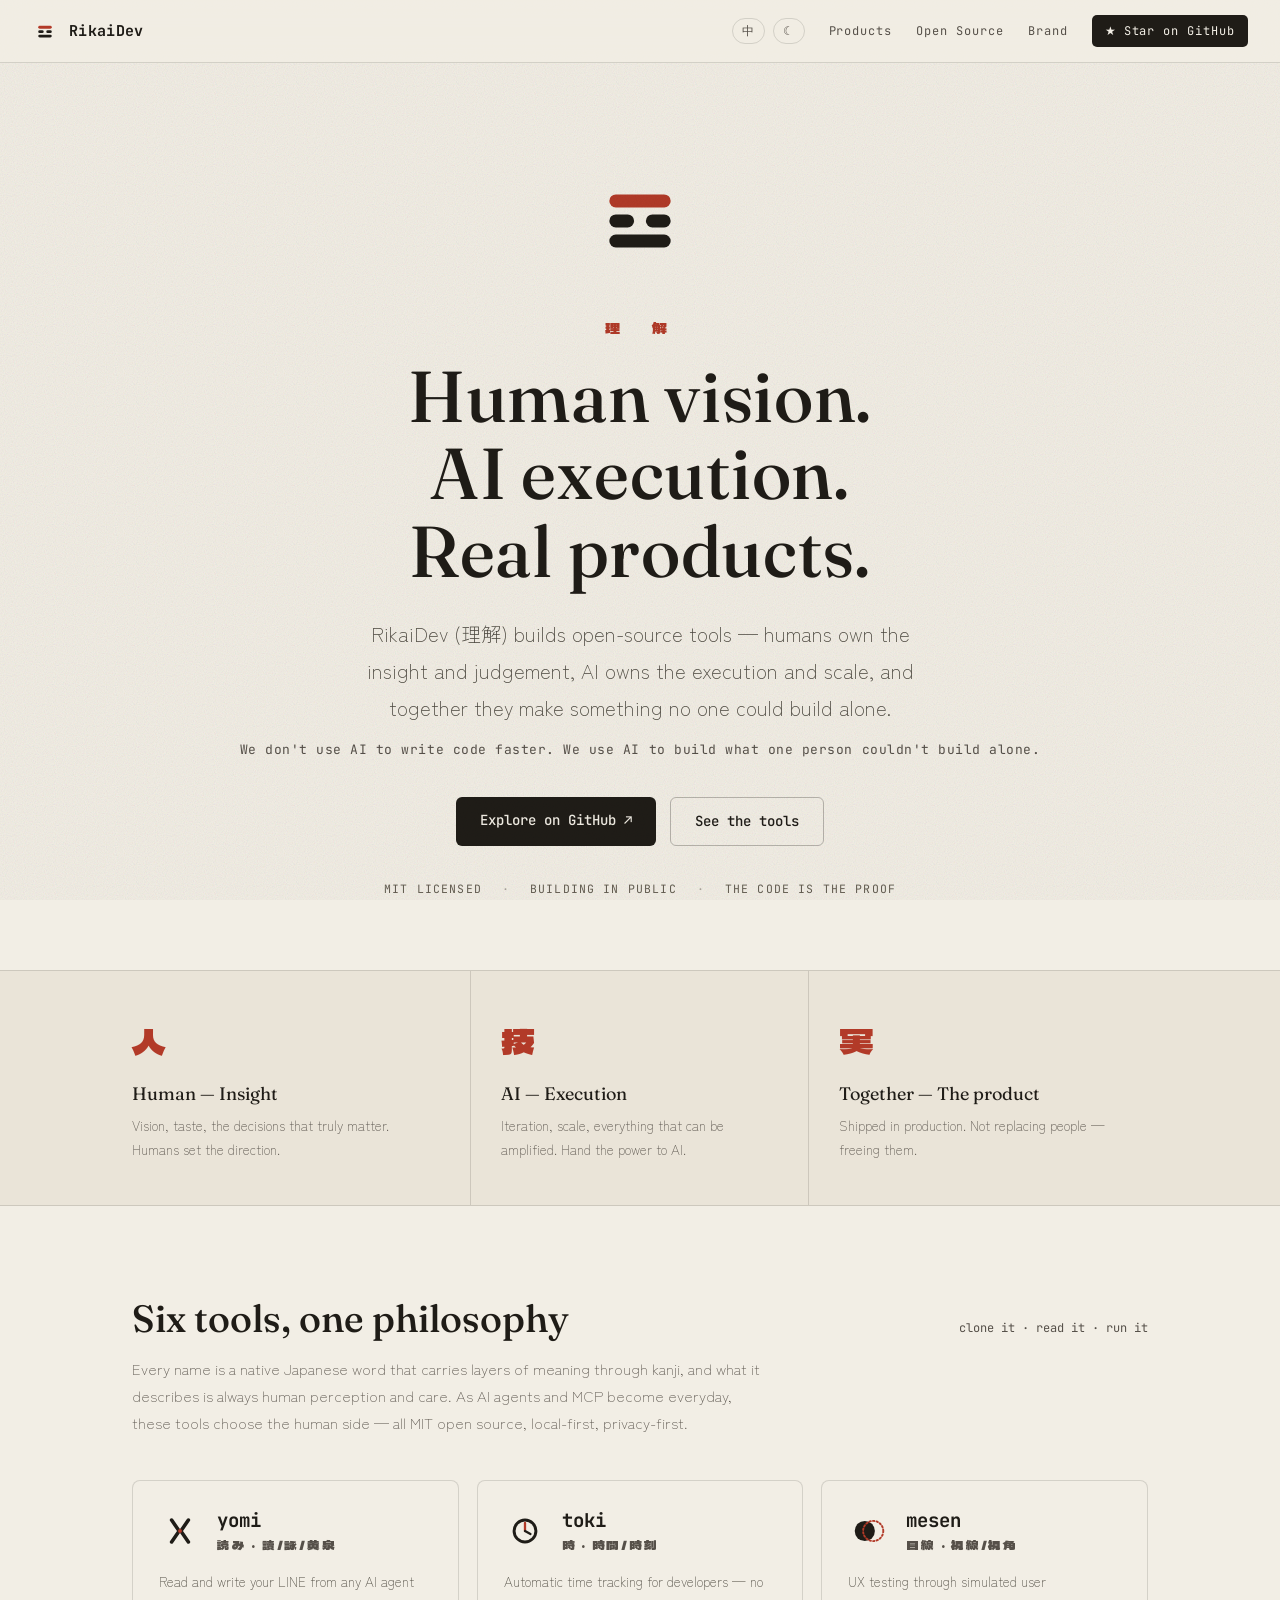
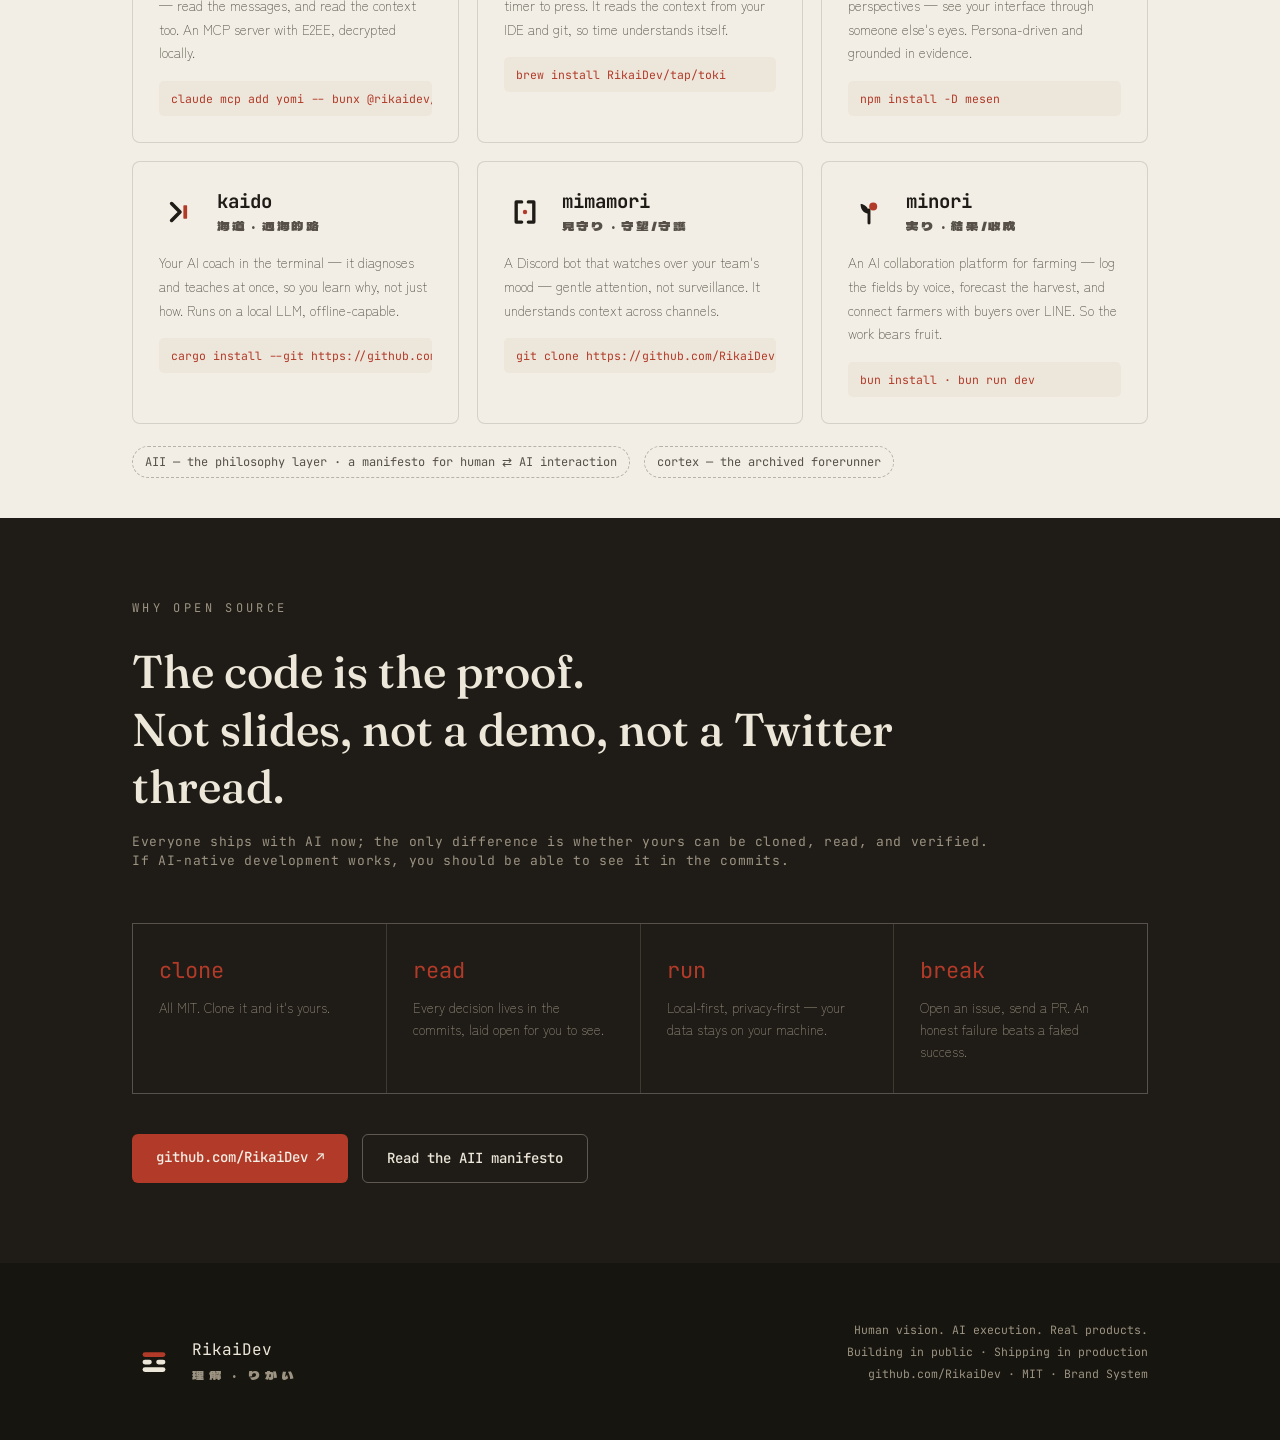
==== index.html @ 74b6338d "slogan locked EN · WCAG-AA contrast · custom scrollbars" ====
<!DOCTYPE html>
<html lang="en">
<head>
  <meta charset="utf-8">
  <meta name="viewport" content="width=device-width, initial-scale=1">

  <!-- ============ SEO ============ -->
  <title>RikaiDev — Human vision. AI execution. Real products.</title>
  <meta name="description" content="RikaiDev（理解）打造以人為本、AI 為力的開源開發者工具：yomi、toki、mesen、kaido、mimamori、minori。MIT 授權、本機優先、隱私優先，building in public。">
  <meta name="keywords" content="RikaiDev, 理解, open source, developer tools, AI, MCP, yomi, toki, mesen, kaido, mimamori, minori, MIT, 開源工具, AI agent">
  <meta name="author" content="RikaiDev">
  <meta name="robots" content="index, follow, max-image-preview:large">
  <meta name="theme-color" content="#F2EEE5" media="(prefers-color-scheme: light)">
  <meta name="theme-color" content="#17150F" media="(prefers-color-scheme: dark)">
  <link rel="canonical" href="https://rikaidev.github.io/">
  <link rel="icon" href="/assets/favicon.svg" type="image/svg+xml">
  <link rel="apple-touch-icon" href="/assets/favicon.svg">
  <link rel="manifest" href="/site.webmanifest">
  <link rel="alternate" hreflang="zh-Hant" href="https://rikaidev.github.io/">

  <!-- Open Graph -->
  <meta property="og:type" content="website">
  <meta property="og:site_name" content="RikaiDev">
  <meta property="og:locale" content="zh_TW">
  <meta property="og:title" content="RikaiDev — Human vision. AI execution. Real products.">
  <meta property="og:description" content="理解 (Rikai)。六個開源開發者工具，一套理念——人負責洞察，AI 負責執行。MIT、本機優先、building in public。">
  <meta property="og:url" content="https://rikaidev.github.io/">
  <meta property="og:image" content="https://rikaidev.github.io/assets/og.svg">
  <meta property="og:image:width" content="1200">
  <meta property="og:image:height" content="630">
  <meta name="twitter:card" content="summary_large_image">
  <meta name="twitter:title" content="RikaiDev — Human vision. AI execution.">
  <meta name="twitter:description" content="理解 (Rikai)。六個開源開發者工具，一套理念。MIT、本機優先、building in public。">
  <meta name="twitter:image" content="https://rikaidev.github.io/assets/og.svg">

  <!-- ============ GEO / structured data ============ -->
  <script type="application/ld+json">
  {
    "@context": "https://schema.org",
    "@graph": [
      {
        "@type": "Organization",
        "@id": "https://rikaidev.github.io/#org",
        "name": "RikaiDev",
        "alternateName": "理解",
        "url": "https://rikaidev.github.io/",
        "logo": "https://rikaidev.github.io/assets/favicon.svg",
        "description": "以人為本、AI 為力的開源開發者工具組織。人負責洞察與判斷，AI 負責執行與規模。",
        "slogan": "Human vision. AI execution. Real products.",
        "sameAs": ["https://github.com/RikaiDev"]
      },
      {
        "@type": "WebSite",
        "@id": "https://rikaidev.github.io/#website",
        "url": "https://rikaidev.github.io/",
        "name": "RikaiDev",
        "inLanguage": "zh-Hant",
        "publisher": { "@id": "https://rikaidev.github.io/#org" }
      },
      {
        "@type": "ItemList",
        "name": "RikaiDev 開源工具",
        "itemListElement": [
          { "@type": "SoftwareApplication", "position": 1, "name": "yomi", "alternateName": "読み", "applicationCategory": "DeveloperApplication", "operatingSystem": "Cross-platform", "description": "從任何 AI agent 讀寫 LINE 的本地 MCP server，E2EE 本機解密。", "url": "https://github.com/RikaiDev/yomi", "license": "https://opensource.org/licenses/MIT", "offers": { "@type": "Offer", "price": "0", "priceCurrency": "USD" } },
          { "@type": "SoftwareApplication", "position": 2, "name": "toki", "alternateName": "時", "applicationCategory": "DeveloperApplication", "operatingSystem": "Cross-platform", "description": "開發者自動時間追蹤，不需按下計時。", "url": "https://github.com/RikaiDev/toki", "license": "https://opensource.org/licenses/MIT", "offers": { "@type": "Offer", "price": "0", "priceCurrency": "USD" } },
          { "@type": "SoftwareApplication", "position": 3, "name": "mesen", "alternateName": "目線", "applicationCategory": "DeveloperApplication", "operatingSystem": "Cross-platform", "description": "以模擬使用者視角做 UX 行為測試。", "url": "https://github.com/RikaiDev/mesen", "license": "https://opensource.org/licenses/MIT", "offers": { "@type": "Offer", "price": "0", "priceCurrency": "USD" } },
          { "@type": "SoftwareApplication", "position": 4, "name": "kaido", "alternateName": "海道", "applicationCategory": "DeveloperApplication", "operatingSystem": "Cross-platform", "description": "終端機 AI Ops 教練，邊診斷邊教學。", "url": "https://github.com/RikaiDev/kaido", "license": "https://opensource.org/licenses/MIT", "offers": { "@type": "Offer", "price": "0", "priceCurrency": "USD" } },
          { "@type": "SoftwareApplication", "position": 5, "name": "mimamori", "alternateName": "見守り", "applicationCategory": "DeveloperApplication", "operatingSystem": "Cross-platform", "description": "守護團隊溝通氛圍的 Discord bot。", "url": "https://github.com/RikaiDev/mimamori", "license": "https://opensource.org/licenses/MIT", "offers": { "@type": "Offer", "price": "0", "priceCurrency": "USD" } },
          { "@type": "SoftwareApplication", "position": 6, "name": "minori", "alternateName": "実り", "applicationCategory": "DeveloperApplication", "operatingSystem": "Cross-platform", "description": "AI 農業協作，語音記錄與收成預測。", "url": "https://github.com/RikaiDev/minori", "license": "https://opensource.org/licenses/MIT", "offers": { "@type": "Offer", "price": "0", "priceCurrency": "USD" } }
        ]
      }
    ]
  }
  </script>

  <!-- fonts -->
  <link rel="preconnect" href="https://fonts.googleapis.com">
  <link rel="preconnect" href="https://fonts.gstatic.com" crossorigin>
  <link href="https://fonts.googleapis.com/css2?family=Fraunces:opsz,wght@9..144,400..700&family=Dela+Gothic+One&family=Zen+Kaku+Gothic+New:wght@400;500;700&family=JetBrains+Mono:wght@400;500;700&display=swap" rel="stylesheet">
  <link rel="stylesheet" href="/assets/app.css">

  <!-- no-flash theme restore -->
  <script>(function(){try{var d=document.documentElement;if(localStorage.getItem('rk-theme')==='sumi')d.setAttribute('data-theme','sumi');if(localStorage.getItem('rk-lang')==='zh'){d.setAttribute('data-lang','zh');d.setAttribute('lang','zh-Hant');}}catch(e){}})();</script>
</head>
<body class="bg-paper text-ink font-sans">

  <!-- ===== shared 離卦 mark library ===== -->
  <svg width="0" height="0" class="absolute" aria-hidden="true"><defs>
    <symbol id="m-li" viewBox="0 0 100 100"><rect x="24" y="30" width="52" height="11" rx="5.5" fill="var(--color-accent,#B23A28)"/><rect x="24" y="47" width="21" height="11" rx="5.5" fill="var(--color-ink,#1F1C17)"/><rect x="55" y="47" width="21" height="11" rx="5.5" fill="var(--color-ink,#1F1C17)"/><rect x="24" y="64" width="52" height="11" rx="5.5" fill="var(--color-ink,#1F1C17)"/></symbol>
    <symbol id="m-li-lite" viewBox="0 0 100 100"><rect x="24" y="30" width="52" height="11" rx="5.5" fill="var(--color-accent,#B23A28)"/><rect x="24" y="47" width="21" height="11" rx="5.5" fill="#EDE7DA"/><rect x="55" y="47" width="21" height="11" rx="5.5" fill="#EDE7DA"/><rect x="24" y="64" width="52" height="11" rx="5.5" fill="#EDE7DA"/></symbol>
    <symbol id="m-yomi" viewBox="0 0 100 100"><path d="M30 24 L48 50 L30 76" fill="none" stroke="var(--color-ink,#1F1C17)" stroke-width="8.5" stroke-linecap="round" stroke-linejoin="round"/><path d="M70 24 L52 50 L70 76" fill="none" stroke="var(--color-ink,#1F1C17)" stroke-width="8.5" stroke-linecap="round" stroke-linejoin="round"/><circle cx="50" cy="50" r="4.6" fill="var(--color-accent,#B23A28)"/></symbol>
    <symbol id="m-toki" viewBox="0 0 100 100"><circle cx="50" cy="50" r="26" fill="none" stroke="var(--color-ink,#1F1C17)" stroke-width="7" stroke-linecap="round"/><line x1="50" y1="50" x2="50" y2="31" stroke="var(--color-accent,#B23A28)" stroke-width="5.5" stroke-linecap="round"/><line x1="50" y1="50" x2="63" y2="57" stroke="var(--color-ink,#1F1C17)" stroke-width="5.5" stroke-linecap="round"/></symbol>
    <symbol id="m-me" viewBox="0 0 100 100"><circle cx="40" cy="50" r="24" fill="var(--color-ink,#1F1C17)"/><circle cx="60" cy="50" r="24" fill="none" stroke="var(--color-accent,#B23A28)" stroke-width="4.5" stroke-dasharray="3.4 5.2" stroke-linecap="round"/></symbol>
    <symbol id="m-mori" viewBox="0 0 100 100"><path d="M42 26 L29 26 L29 74 L42 74" fill="none" stroke="var(--color-ink,#1F1C17)" stroke-width="8" stroke-linecap="round" stroke-linejoin="round"/><path d="M58 26 L71 26 L71 74 L58 74" fill="none" stroke="var(--color-ink,#1F1C17)" stroke-width="8" stroke-linecap="round" stroke-linejoin="round"/><circle cx="50" cy="50" r="5.2" fill="var(--color-accent,#B23A28)"/></symbol>
    <symbol id="m-minori" viewBox="0 0 100 100"><path d="M50 76 L50 45" fill="none" stroke="var(--color-ink,#1F1C17)" stroke-width="7" stroke-linecap="round"/><path d="M50 54 C50 37 37 31 30 31 C30 46 39 54 50 54 Z" fill="var(--color-ink,#1F1C17)"/><circle cx="60" cy="37" r="9.5" fill="var(--color-accent,#B23A28)"/></symbol>
  </defs></svg>

  <div class="grain"></div>

  <!-- ============ header ============ -->
  <header class="sticky top-0 z-30 flex items-center justify-between px-6 md:px-8 py-[15px] backdrop-blur-md border-b border-line" style="background:color-mix(in srgb, var(--color-paper) 82%, transparent);">
    <a href="#top" class="flex items-center gap-[11px]" aria-label="RikaiDev home">
      <svg width="26" height="26" viewBox="0 0 100 100" class="mark" aria-hidden="true">
        <rect x="24" y="30" width="52" height="11" rx="5.5" fill="var(--color-accent,#B23A28)" class="blink"/>
        <rect x="24" y="47" width="21" height="11" rx="5.5" fill="var(--color-ink,#1F1C17)"/>
        <rect x="55" y="47" width="21" height="11" rx="5.5" fill="var(--color-ink,#1F1C17)"/>
        <rect x="24" y="64" width="52" height="11" rx="5.5" fill="var(--color-ink,#1F1C17)"/>
      </svg>
      <span class="font-mono font-bold text-[15px] tracking-[0.02em]">RikaiDev</span>
    </a>
    <nav class="flex items-center gap-4 sm:gap-6 font-mono text-[12px] tracking-[0.08em] text-sub">
      <span class="rk-controls" aria-label="Site controls"></span>
      <a data-t lang="en" href="#products" class="hidden sm:inline hover:text-ink transition-colors">Products</a>
      <a data-t lang="zh" href="#products" class="hidden sm:inline hover:text-ink transition-colors">產品</a>
      <a data-t lang="en" href="#why" class="hidden sm:inline hover:text-ink transition-colors">Open Source</a>
      <a data-t lang="zh" href="#why" class="hidden sm:inline hover:text-ink transition-colors">開源</a>
      <a data-t lang="en" href="/brand/" class="hidden sm:inline hover:text-ink transition-colors">Brand</a>
      <a data-t lang="zh" href="/brand/" class="hidden sm:inline hover:text-ink transition-colors">品牌</a>
      <a data-t lang="en" href="https://github.com/RikaiDev" target="_blank" rel="noopener" class="inline-flex items-center gap-[7px] bg-ink text-paper px-[13px] py-[7px] rounded-[5px] hover:opacity-90 transition-opacity">★ <span class="hidden xs:inline">Star on GitHub</span><span class="xs:hidden">GitHub</span></a>
      <a data-t lang="zh" href="https://github.com/RikaiDev" target="_blank" rel="noopener" class="inline-flex items-center gap-[7px] bg-ink text-paper px-[13px] py-[7px] rounded-[5px] hover:opacity-90 transition-opacity">★ <span class="hidden xs:inline">在 GitHub 加星</span><span class="xs:hidden">GitHub</span></a>
    </nav>
  </header>

  <main>
  <!-- ============ hero ============ -->
  <section id="top" class="mx-auto max-w-[1080px] px-6 md:px-8 pt-20 md:pt-24 pb-[72px] text-center">
    <div class="flex justify-center mb-10">
      <svg width="118" height="118" viewBox="0 0 100 100" class="mark" style="animation:riselite .6s ease both;" aria-hidden="true">
        <rect x="24" y="30" width="52" height="11" rx="5.5" fill="var(--color-accent,#B23A28)" class="blink"/>
        <rect x="24" y="47" width="21" height="11" rx="5.5" fill="var(--color-ink,#1F1C17)"/>
        <rect x="55" y="47" width="21" height="11" rx="5.5" fill="var(--color-ink,#1F1C17)"/>
        <rect x="24" y="64" width="52" height="11" rx="5.5" fill="var(--color-ink,#1F1C17)"/>
      </svg>
    </div>
    <p class="font-mincho text-[15px] tracking-[0.55em] text-accent mb-[18px]">理　解</p>
    <h1 class="font-serif font-medium text-[clamp(38px,6vw,72px)] leading-[1.08] tracking-[0.01em] mb-6">Human vision.<br>AI execution.<br>Real products.</h1>
    <p data-t lang="en" class="font-sans font-light text-[clamp(16px,2.2vw,20px)] leading-[1.85] text-inksoft max-w-[600px] mx-auto mb-[14px]">RikaiDev (理解) builds open-source tools — humans own the insight and judgement, AI owns the execution and scale, and together they make something no one could build alone.</p>
    <p data-t lang="zh" class="font-sans font-light text-[clamp(16px,2.2vw,20px)] leading-[1.85] text-inksoft max-w-[600px] mx-auto mb-[14px]">RikaiDev（理解）打造開源工具——人負責洞察與判斷，AI 負責執行與規模，一起做出一個人做不出的東西。</p>
    <p class="font-mono text-[13px] tracking-[0.04em] text-sub mb-[38px]">We don't use AI to write code faster. We use AI to build what one person couldn't build alone.</p>
    <div class="flex gap-[14px] justify-center flex-wrap">
      <a data-t lang="en" href="https://github.com/RikaiDev" target="_blank" rel="noopener" class="font-mono font-medium text-[14px] bg-ink text-paper px-6 py-[13px] rounded-[6px] hover:opacity-90 transition-opacity">Explore on GitHub ↗</a>
      <a data-t lang="zh" href="https://github.com/RikaiDev" target="_blank" rel="noopener" class="font-mono font-medium text-[14px] bg-ink text-paper px-6 py-[13px] rounded-[6px] hover:opacity-90 transition-opacity">到 GitHub 探索 ↗</a>
      <a data-t lang="en" href="#products" class="font-mono font-medium text-[14px] text-ink px-6 py-[13px] rounded-[6px] border border-linestrong hover:border-accent transition-colors">See the tools</a>
      <a data-t lang="zh" href="#products" class="font-mono font-medium text-[14px] text-ink px-6 py-[13px] rounded-[6px] border border-linestrong hover:border-accent transition-colors">看看這些工具</a>
    </div>
    <div data-t lang="en" class="flex gap-5 justify-center flex-wrap mt-[34px] font-mono text-[11.5px] tracking-[0.1em] text-sub2">
      <span>MIT LICENSED</span><span aria-hidden="true" class="opacity-50">·</span><span>BUILDING IN PUBLIC</span><span aria-hidden="true" class="opacity-50">·</span><span>THE CODE IS THE PROOF</span>
    </div>
    <div data-t lang="zh" class="flex gap-5 justify-center flex-wrap mt-[34px] font-mono text-[11.5px] tracking-[0.1em] text-sub2">
      <span>MIT 授權</span><span aria-hidden="true" class="opacity-50">·</span><span>公開開發</span><span aria-hidden="true" class="opacity-50">·</span><span>程式碼即證明</span>
    </div>
  </section>

  <!-- ============ manifesto triad ============ -->
  <section class="border-y border-line bg-paper2" aria-label="理念 Philosophy">
    <div class="mx-auto max-w-[1080px] px-6 md:px-8 grid grid-cols-1 md:grid-cols-3 divide-y md:divide-y-0 md:divide-x divide-line">
      <div class="py-11 md:pr-[30px]">
        <div class="font-mincho text-[34px] text-accent mb-[14px]">人</div>
        <h2 data-t lang="en" class="font-serif text-[18px] mb-[6px]">Human — Insight</h2>
        <h2 data-t lang="zh" class="font-serif text-[18px] mb-[6px]">人 — 洞察</h2>
        <p data-t lang="en" class="font-sans font-light text-[13.5px] leading-[1.8] text-sub">Vision, taste, the decisions that truly matter. Humans set the direction.</p>
        <p data-t lang="zh" class="font-sans font-light text-[13.5px] leading-[1.8] text-sub">願景、品味，真正重要的決定。方向由人來定。</p>
      </div>
      <div class="py-11 md:px-[30px]">
        <div class="font-mincho text-[34px] text-accent mb-[14px]">技</div>
        <h2 data-t lang="en" class="font-serif text-[18px] mb-[6px]">AI — Execution</h2>
        <h2 data-t lang="zh" class="font-serif text-[18px] mb-[6px]">AI — 執行</h2>
        <p data-t lang="en" class="font-sans font-light text-[13.5px] leading-[1.8] text-sub">Iteration, scale, everything that can be amplified. Hand the power to AI.</p>
        <p data-t lang="zh" class="font-sans font-light text-[13.5px] leading-[1.8] text-sub">迭代、規模，所有能被放大的事。力量交給 AI。</p>
      </div>
      <div class="py-11 md:pl-[30px]">
        <div class="font-mincho text-[34px] text-accent mb-[14px]">実</div>
        <h2 data-t lang="en" class="font-serif text-[18px] mb-[6px]">Together — The product</h2>
        <h2 data-t lang="zh" class="font-serif text-[18px] mb-[6px]">共創 — 成品</h2>
        <p data-t lang="en" class="font-sans font-light text-[13.5px] leading-[1.8] text-sub">Shipped in production. Not replacing people — freeing them.</p>
        <p data-t lang="zh" class="font-sans font-light text-[13.5px] leading-[1.8] text-sub">在生產環境出貨。不是取代人，是解放人。</p>
      </div>
    </div>
  </section>

  <!-- ============ products ============ -->
  <section id="products" class="mx-auto max-w-[1080px] px-6 md:px-8 pt-[84px] pb-10">
    <div class="flex items-baseline justify-between flex-wrap gap-3 mb-2">
      <h2 data-t lang="en" class="font-serif font-medium text-[clamp(26px,3.4vw,38px)]">Six tools, one philosophy</h2>
      <h2 data-t lang="zh" class="font-serif font-medium text-[clamp(26px,3.4vw,38px)]">六個工具，一套理念</h2>
      <span class="font-mono text-[12px] text-sub">clone it · read it · run it</span>
    </div>
    <p data-t lang="en" class="font-sans font-light text-[15px] leading-[1.8] text-sub max-w-[640px] mb-11">Every name is a native Japanese word that carries layers of meaning through kanji, and what it describes is always human perception and care. As AI agents and MCP become everyday, these tools choose the human side — all MIT open source, local-first, privacy-first.</p>
    <p data-t lang="zh" class="font-sans font-light text-[15px] leading-[1.8] text-sub max-w-[640px] mb-11">每個名字都是一個日文和語、以漢字承載多層意象，描述的永遠是人的知覺與關懷。當 AI agent 與 MCP 成為日常，這些工具選擇站在人這邊——全部 MIT 開源、本機優先、隱私優先。</p>

    <div class="grid grid-cols-1 sm:grid-cols-2 lg:grid-cols-3 gap-[18px]">

      <a href="https://github.com/RikaiDev/yomi" target="_blank" rel="noopener" class="group block bg-card border border-line rounded-[8px] p-[26px] hover:border-accent hover:-translate-y-0.5 transition-[border-color,transform] duration-200">
        <div class="flex items-center gap-4 mb-4">
          <svg width="42" height="42" viewBox="0 0 100 100" class="mark shrink-0" aria-hidden="true"><use href="#m-yomi"/></svg>
          <div><div class="font-mono font-bold text-[19px]">yomi</div><div class="font-mincho text-[12.5px] tracking-[0.14em] text-sub">読み · 讀／詠／黄泉</div></div>
        </div>
        <p data-t lang="en" class="font-sans font-light text-[13.5px] leading-[1.75] text-inksoft mb-4">Read and write your LINE from any AI agent — read the messages, and read the context too. An MCP server with E2EE, decrypted locally.</p>
        <p data-t lang="zh" class="font-sans font-light text-[13.5px] leading-[1.75] text-inksoft mb-4">從任何 AI agent 讀寫你的 LINE——讀訊息，也讀懂情境。E2EE 本機解密的 MCP server。</p>
        <code class="block font-mono text-[11.5px] text-accent bg-codebg px-3 py-[9px] rounded-[5px] overflow-auto whitespace-nowrap">claude mcp add yomi -- bunx @rikaidev/yomi</code>
      </a>

      <a href="https://github.com/RikaiDev/toki" target="_blank" rel="noopener" class="group block bg-card border border-line rounded-[8px] p-[26px] hover:border-accent hover:-translate-y-0.5 transition-[border-color,transform] duration-200">
        <div class="flex items-center gap-4 mb-4">
          <svg width="42" height="42" viewBox="0 0 100 100" class="mark shrink-0" aria-hidden="true"><use href="#m-toki"/></svg>
          <div><div class="font-mono font-bold text-[19px]">toki</div><div class="font-mincho text-[12.5px] tracking-[0.14em] text-sub">時 · 時間／時刻</div></div>
        </div>
        <p data-t lang="en" class="font-sans font-light text-[13.5px] leading-[1.75] text-inksoft mb-4">Automatic time tracking for developers — no timer to press. It reads the context from your IDE and git, so time understands itself.</p>
        <p data-t lang="zh" class="font-sans font-light text-[13.5px] leading-[1.75] text-inksoft mb-4">開發者自動時間追蹤，不需按下計時。從 IDE 與 git 讀出脈絡，時間自己被理解。</p>
        <code class="block font-mono text-[11.5px] text-accent bg-codebg px-3 py-[9px] rounded-[5px] overflow-auto whitespace-nowrap">brew install RikaiDev/tap/toki</code>
      </a>

      <a href="https://github.com/RikaiDev/mesen" target="_blank" rel="noopener" class="group block bg-card border border-line rounded-[8px] p-[26px] hover:border-accent hover:-translate-y-0.5 transition-[border-color,transform] duration-200">
        <div class="flex items-center gap-4 mb-4">
          <svg width="42" height="42" viewBox="0 0 100 100" class="mark shrink-0" aria-hidden="true"><use href="#m-me"/></svg>
          <div><div class="font-mono font-bold text-[19px]">mesen</div><div class="font-mincho text-[12.5px] tracking-[0.14em] text-sub">目線 · 視線／視角</div></div>
        </div>
        <p data-t lang="en" class="font-sans font-light text-[13.5px] leading-[1.75] text-inksoft mb-4">UX testing through simulated user perspectives — see your interface through someone else's eyes. Persona-driven and grounded in evidence.</p>
        <p data-t lang="zh" class="font-sans font-light text-[13.5px] leading-[1.75] text-inksoft mb-4">以模擬使用者視角做 UX 測試——用別人的眼睛看你的介面。persona 驅動、有據可依。</p>
        <code class="block font-mono text-[11.5px] text-accent bg-codebg px-3 py-[9px] rounded-[5px] overflow-auto whitespace-nowrap">npm install -D mesen</code>
      </a>

      <a href="https://github.com/RikaiDev/kaido" target="_blank" rel="noopener" class="group block bg-card border border-line rounded-[8px] p-[26px] hover:border-accent hover:-translate-y-0.5 transition-[border-color,transform] duration-200">
        <div class="flex items-center gap-4 mb-4">
          <svg width="42" height="42" viewBox="0 0 100 100" class="mark shrink-0" aria-hidden="true"><path d="M30 30 L50 50 L30 70" fill="none" stroke="var(--color-ink,#1F1C17)" stroke-width="8.5" stroke-linecap="round" stroke-linejoin="round"/><rect x="58" y="34" width="9" height="32" rx="1.5" fill="var(--color-accent,#B23A28)" class="blink"/></svg>
          <div><div class="font-mono font-bold text-[19px]">kaido</div><div class="font-mincho text-[12.5px] tracking-[0.14em] text-sub">海道 · 通海的路</div></div>
        </div>
        <p data-t lang="en" class="font-sans font-light text-[13.5px] leading-[1.75] text-inksoft mb-4">Your AI coach in the terminal — it diagnoses and teaches at once, so you learn why, not just how. Runs on a local LLM, offline-capable.</p>
        <p data-t lang="zh" class="font-sans font-light text-[13.5px] leading-[1.75] text-inksoft mb-4">你的終端機 AI 教練——邊診斷邊教學，學為什麼，不只是怎麼做。本機 LLM 可離線。</p>
        <code class="block font-mono text-[11.5px] text-accent bg-codebg px-3 py-[9px] rounded-[5px] overflow-auto whitespace-nowrap">cargo install --git https://github.com/RikaiDev/kaido</code>
      </a>

      <a href="https://github.com/RikaiDev/mimamori" target="_blank" rel="noopener" class="group block bg-card border border-line rounded-[8px] p-[26px] hover:border-accent hover:-translate-y-0.5 transition-[border-color,transform] duration-200">
        <div class="flex items-center gap-4 mb-4">
          <svg width="42" height="42" viewBox="0 0 100 100" class="mark shrink-0" aria-hidden="true"><use href="#m-mori"/></svg>
          <div><div class="font-mono font-bold text-[19px]">mimamori</div><div class="font-mincho text-[12.5px] tracking-[0.14em] text-sub">見守り · 守望／守護</div></div>
        </div>
        <p data-t lang="en" class="font-sans font-light text-[13.5px] leading-[1.75] text-inksoft mb-4">A Discord bot that watches over your team's mood — gentle attention, not surveillance. It understands context across channels.</p>
        <p data-t lang="zh" class="font-sans font-light text-[13.5px] leading-[1.75] text-inksoft mb-4">守護團隊溝通氛圍的 Discord bot——溫柔地看顧，而非監控。跨頻道理解語境。</p>
        <code class="block font-mono text-[11.5px] text-accent bg-codebg px-3 py-[9px] rounded-[5px] overflow-auto whitespace-nowrap">git clone https://github.com/RikaiDev/mimamori</code>
      </a>

      <a href="https://github.com/RikaiDev/minori" target="_blank" rel="noopener" class="group block bg-card border border-line rounded-[8px] p-[26px] hover:border-accent hover:-translate-y-0.5 transition-[border-color,transform] duration-200">
        <div class="flex items-center gap-4 mb-4">
          <svg width="42" height="42" viewBox="0 0 100 100" class="mark shrink-0" aria-hidden="true"><use href="#m-minori"/></svg>
          <div><div class="font-mono font-bold text-[19px]">minori</div><div class="font-mincho text-[12.5px] tracking-[0.14em] text-sub">実り · 結果／收成</div></div>
        </div>
        <p data-t lang="en" class="font-sans font-light text-[13.5px] leading-[1.75] text-inksoft mb-4">An AI collaboration platform for farming — log the fields by voice, forecast the harvest, and connect farmers with buyers over LINE. So the work bears fruit.</p>
        <p data-t lang="zh" class="font-sans font-light text-[13.5px] leading-[1.75] text-inksoft mb-4">AI 農業協作平台——語音記錄田間、預測收成，透過 LINE 連結農戶與買家。讓耕耘有結果。</p>
        <code class="block font-mono text-[11.5px] text-accent bg-codebg px-3 py-[9px] rounded-[5px] overflow-auto whitespace-nowrap">bun install · bun run dev</code>
      </a>

    </div>

    <div class="mt-[22px] flex gap-[14px] flex-wrap items-center font-mono text-[12px] text-sub">
      <span data-t lang="en" class="px-3 py-[6px] border border-dashed border-linestrong rounded-full">AII — the philosophy layer · a manifesto for human ⇄ AI interaction</span>
      <span data-t lang="zh" class="px-3 py-[6px] border border-dashed border-linestrong rounded-full">AII — 理念層 · 人 ⇄ AI 的互動宣言</span>
      <span data-t lang="en" class="px-3 py-[6px] border border-dashed border-linestrong rounded-full">cortex — the archived forerunner</span>
      <span data-t lang="zh" class="px-3 py-[6px] border border-dashed border-linestrong rounded-full">cortex — 已封存的先行者</span>
    </div>
  </section>

  <!-- ============ why open source ============ -->
  <section id="why" class="border-t border-line bg-deep text-ondark">
    <div class="mx-auto max-w-[1080px] px-6 md:px-8 py-20">
      <div class="font-mono text-[12px] tracking-[0.28em] uppercase text-ondarksub mb-[26px]">Why open source</div>
      <h2 data-t lang="en" class="font-serif font-medium text-[clamp(28px,4vw,46px)] leading-[1.25] max-w-[820px] mb-4">The code is the proof.<br>Not slides, not a demo, not a Twitter thread.</h2>
      <h2 data-t lang="zh" class="font-serif font-medium text-[clamp(28px,4vw,46px)] leading-[1.25] max-w-[820px] mb-4">程式碼，即證明。<br>不是投影片，不是 demo，不是 Twitter thread。</h2>
      <p data-t lang="en" class="font-mono text-[13px] tracking-[0.05em] text-ondarksub mb-[52px]">Everyone ships with AI now; the only difference is whether yours can be cloned, read, and verified.<br>If AI-native development works, you should be able to see it in the commits.</p>
      <p data-t lang="zh" class="font-mono text-[13px] tracking-[0.05em] text-ondarksub mb-[52px]">如今人人都用 AI 出貨；差別只在於，你的能不能被 clone、被讀、被驗證。<br>If AI-native development works, you should be able to see it in the commits.</p>
      <div class="grid grid-cols-2 md:grid-cols-4 gap-px bg-[rgba(237,231,218,0.14)] border border-[rgba(237,231,218,0.14)]">
        <div class="bg-deep px-[26px] py-[30px]"><div class="font-mono text-[22px] text-accent mb-[10px]">clone</div><p data-t lang="en" class="font-sans font-light text-[13px] leading-[1.7] text-ondarksub">All MIT. Clone it and it's yours.</p><p data-t lang="zh" class="font-sans font-light text-[13px] leading-[1.7] text-ondarksub">全部 MIT。抓下來就是你的。</p></div>
        <div class="bg-deep px-[26px] py-[30px]"><div class="font-mono text-[22px] text-accent mb-[10px]">read</div><p data-t lang="en" class="font-sans font-light text-[13px] leading-[1.7] text-ondarksub">Every decision lives in the commits, laid open for you to see.</p><p data-t lang="zh" class="font-sans font-light text-[13px] leading-[1.7] text-ondarksub">每個決定都在 commit 裡，攤開給你看。</p></div>
        <div class="bg-deep px-[26px] py-[30px]"><div class="font-mono text-[22px] text-accent mb-[10px]">run</div><p data-t lang="en" class="font-sans font-light text-[13px] leading-[1.7] text-ondarksub">Local-first, privacy-first — your data stays on your machine.</p><p data-t lang="zh" class="font-sans font-light text-[13px] leading-[1.7] text-ondarksub">本機優先、隱私優先，資料留在你機器上。</p></div>
        <div class="bg-deep px-[26px] py-[30px]"><div class="font-mono text-[22px] text-accent mb-[10px]">break</div><p data-t lang="en" class="font-sans font-light text-[13px] leading-[1.7] text-ondarksub">Open an issue, send a PR. An honest failure beats a faked success.</p><p data-t lang="zh" class="font-sans font-light text-[13px] leading-[1.7] text-ondarksub">開 issue、送 PR。誠實的錯誤，勝過偽造的成功。</p></div>
      </div>
      <div class="mt-10 flex gap-[14px] flex-wrap">
        <a href="https://github.com/RikaiDev" target="_blank" rel="noopener" class="font-mono font-medium text-[14px] bg-accent text-hi px-6 py-[13px] rounded-[6px] hover:opacity-90 transition-opacity">github.com/RikaiDev ↗</a>
        <a data-t lang="en" href="https://github.com/RikaiDev/AII" target="_blank" rel="noopener" class="font-mono font-medium text-[14px] text-ondark px-6 py-[13px] rounded-[6px] border border-[rgba(237,231,218,0.3)] hover:border-accent transition-colors">Read the AII manifesto</a>
        <a data-t lang="zh" href="https://github.com/RikaiDev/AII" target="_blank" rel="noopener" class="font-mono font-medium text-[14px] text-ondark px-6 py-[13px] rounded-[6px] border border-[rgba(237,231,218,0.3)] hover:border-accent transition-colors">讀 AII 宣言</a>
      </div>
    </div>
  </section>
  </main>

  <!-- ============ footer ============ -->
  <footer class="bg-deep2 text-ondarksub">
    <div class="mx-auto max-w-[1080px] px-6 md:px-8 py-14 flex justify-between items-end flex-wrap gap-8">
      <div class="flex items-center gap-4">
        <svg width="44" height="44" viewBox="0 0 100 100" class="mark" aria-hidden="true"><use href="#m-li-lite"/></svg>
        <div>
          <div class="font-mono text-[16px] text-ondark">RikaiDev</div>
          <div class="font-mincho text-[12px] tracking-[0.4em] mt-1">理解 · りかい</div>
        </div>
      </div>
      <div data-t lang="en" class="font-mono text-[11.5px] leading-[1.9] text-left sm:text-right">
        Human vision. AI execution. Real products.<br>
        Building in public · Shipping in production<br>
        <a href="https://github.com/RikaiDev" target="_blank" rel="noopener" class="hover:text-accent">github.com/RikaiDev</a> · MIT · <a href="/brand/" class="hover:text-accent">Brand System</a>
      </div>
      <div data-t lang="zh" class="font-mono text-[11.5px] leading-[1.9] text-left sm:text-right">
        Human vision. AI execution. Real products.<br>
        公開開發 · 生產環境出貨<br>
        <a href="https://github.com/RikaiDev" target="_blank" rel="noopener" class="hover:text-accent">github.com/RikaiDev</a> · MIT · <a href="/brand/" class="hover:text-accent">品牌系統</a>
      </div>
    </div>
  </footer>

  <script src="/assets/ui.js" defer></script>
</body>
</html>
---- assets/app.css ----
/*! tailwindcss v4.3.2 | MIT License | https://tailwindcss.com */
@layer properties{@supports (((-webkit-hyphens:none)) and (not (margin-trim:inline))) or ((-moz-orient:inline) and (not (color:rgb(from red r g b)))){*,:before,:after,::backdrop{--tw-rotate-x:initial;--tw-rotate-y:initial;--tw-rotate-z:initial;--tw-skew-x:initial;--tw-skew-y:initial;--tw-divide-y-reverse:0;--tw-border-style:solid;--tw-leading:initial;--tw-font-weight:initial;--tw-tracking:initial;--tw-shadow:0 0 #0000;--tw-shadow-color:initial;--tw-shadow-alpha:100%;--tw-inset-shadow:0 0 #0000;--tw-inset-shadow-color:initial;--tw-inset-shadow-alpha:100%;--tw-ring-color:initial;--tw-ring-shadow:0 0 #0000;--tw-inset-ring-color:initial;--tw-inset-ring-shadow:0 0 #0000;--tw-ring-inset:initial;--tw-ring-offset-width:0px;--tw-ring-offset-color:#fff;--tw-ring-offset-shadow:0 0 #0000;--tw-blur:initial;--tw-brightness:initial;--tw-contrast:initial;--tw-grayscale:initial;--tw-hue-rotate:initial;--tw-invert:initial;--tw-opacity:initial;--tw-saturate:initial;--tw-sepia:initial;--tw-drop-shadow:initial;--tw-drop-shadow-color:initial;--tw-drop-shadow-alpha:100%;--tw-drop-shadow-size:initial;--tw-backdrop-blur:initial;--tw-backdrop-brightness:initial;--tw-backdrop-contrast:initial;--tw-backdrop-grayscale:initial;--tw-backdrop-hue-rotate:initial;--tw-backdrop-invert:initial;--tw-backdrop-opacity:initial;--tw-backdrop-saturate:initial;--tw-backdrop-sepia:initial;--tw-duration:initial;--tw-translate-x:0;--tw-translate-y:0;--tw-translate-z:0;--tw-divide-x-reverse:0}}}@layer theme{:root,:host{--font-sans:"Zen Kaku Gothic New", sans-serif;--font-serif:"Fraunces", "Dela Gothic One", "Zen Kaku Gothic New", serif;--font-mono:"JetBrains Mono", monospace;--spacing:.25rem;--font-weight-light:300;--font-weight-medium:500;--font-weight-bold:700;--blur-md:12px;--default-transition-duration:.15s;--default-transition-timing-function:cubic-bezier(.4, 0, .2, 1);--default-font-family:var(--font-sans);--default-mono-font-family:var(--font-mono);--color-paper:#f2eee5;--color-paper2:#eae4d8;--color-card:#f2eee5;--color-ink:#1f1c17;--color-inksoft:#4a463d;--color-sub:#565049;--color-sub2:#635d51;--color-line:#1f1c1724;--color-linestrong:#1f1c1747;--color-codebg:#ede7db;--color-hi:#f4f0e7;--color-accent:#b23a28;--color-deep:#1f1c17;--color-deep2:#17150f;--color-ondark:#ede7da;--color-ondarksub:#9c9382;--font-mincho:"Dela Gothic One", "Zen Kaku Gothic New", sans-serif}}@layer base{*,:after,:before,::backdrop{box-sizing:border-box;border:0 solid;margin:0;padding:0}::file-selector-button{box-sizing:border-box;border:0 solid;margin:0;padding:0}html,:host{-webkit-text-size-adjust:100%;tab-size:4;line-height:1.5;font-family:var(--default-font-family,ui-sans-serif, system-ui, sans-serif, "Apple Color Emoji", "Segoe UI Emoji", "Segoe UI Symbol", "Noto Color Emoji");font-feature-settings:var(--default-font-feature-settings,normal);font-variation-settings:var(--default-font-variation-settings,normal);-webkit-tap-highlight-color:transparent}hr{height:0;color:inherit;border-top-width:1px}abbr:where([title]){-webkit-text-decoration:underline dotted;text-decoration:underline dotted}h1,h2,h3,h4,h5,h6{font-size:inherit;font-weight:inherit}a{color:inherit;-webkit-text-decoration:inherit;-webkit-text-decoration:inherit;-webkit-text-decoration:inherit;text-decoration:inherit}b,strong{font-weight:bolder}code,kbd,samp,pre{font-family:var(--default-mono-font-family,ui-monospace, SFMono-Regular, Menlo, Monaco, Consolas, "Liberation Mono", "Courier New", monospace);font-feature-settings:var(--default-mono-font-feature-settings,normal);font-variation-settings:var(--default-mono-font-variation-settings,normal);font-size:1em}small{font-size:80%}sub,sup{vertical-align:baseline;font-size:75%;line-height:0;position:relative}sub{bottom:-.25em}sup{top:-.5em}table{text-indent:0;border-color:inherit;border-collapse:collapse}:-moz-focusring{outline:auto}progress{vertical-align:baseline}summary{display:list-item}ol,ul,menu{list-style:none}img,svg,video,canvas,audio,iframe,embed,object{vertical-align:middle;display:block}img,video{max-width:100%;height:auto}button,input,select,optgroup,textarea{font:inherit;font-feature-settings:inherit;font-variation-settings:inherit;letter-spacing:inherit;color:inherit;opacity:1;background-color:#0000;border-radius:0}::file-selector-button{font:inherit;font-feature-settings:inherit;font-variation-settings:inherit;letter-spacing:inherit;color:inherit;opacity:1;background-color:#0000;border-radius:0}:where(select:is([multiple],[size])) optgroup{font-weight:bolder}:where(select:is([multiple],[size])) optgroup option{padding-inline-start:20px}::file-selector-button{margin-inline-end:4px}::placeholder{opacity:1}@supports (not ((-webkit-appearance:-apple-pay-button))) or (contain-intrinsic-size:1px){::placeholder{color:currentColor}@supports (color:color-mix(in lab, red, red)){::placeholder{color:color-mix(in oklab, currentcolor 50%, transparent)}}}textarea{resize:vertical}::-webkit-search-decoration{-webkit-appearance:none}::-webkit-date-and-time-value{min-height:1lh;text-align:inherit}::-webkit-datetime-edit{display:inline-flex}::-webkit-datetime-edit-fields-wrapper{padding:0}::-webkit-datetime-edit{padding-block:0}::-webkit-datetime-edit-year-field{padding-block:0}::-webkit-datetime-edit-month-field{padding-block:0}::-webkit-datetime-edit-day-field{padding-block:0}::-webkit-datetime-edit-hour-field{padding-block:0}::-webkit-datetime-edit-minute-field{padding-block:0}::-webkit-datetime-edit-second-field{padding-block:0}::-webkit-datetime-edit-millisecond-field{padding-block:0}::-webkit-datetime-edit-meridiem-field{padding-block:0}::-webkit-calendar-picker-indicator{line-height:1}:-moz-ui-invalid{box-shadow:none}button,input:where([type=button],[type=reset],[type=submit]){appearance:button}::file-selector-button{appearance:button}::-webkit-inner-spin-button{height:auto}::-webkit-outer-spin-button{height:auto}[hidden]:where(:not([hidden=until-found])){display:none!important}*{box-sizing:border-box}html{scroll-behavior:smooth}body{background:var(--color-paper);min-height:100vh;color:var(--color-ink);font-family:var(--font-sans);-webkit-font-smoothing:antialiased;transition:background .35s,color .35s;overflow-x:hidden}a{color:inherit;text-decoration:none}a:hover{color:var(--color-accent)}::selection{background:var(--color-accent);color:var(--color-hi)}}@layer components;@layer utilities{.absolute{position:absolute}.relative{position:relative}.static{position:static}.sticky{position:sticky}.inset-0{inset:0}.top-0{top:0}.bottom-2{bottom:calc(var(--spacing) * 2)}.left-2\.5{left:calc(var(--spacing) * 2.5)}.z-20{z-index:20}.z-30{z-index:30}.col-span-2{grid-column:span 2/span 2}.mx-auto{margin-inline:auto}.mt-1{margin-top:var(--spacing)}.mt-1\.5{margin-top:calc(var(--spacing) * 1.5)}.mt-8{margin-top:calc(var(--spacing) * 8)}.mt-10{margin-top:calc(var(--spacing) * 10)}.mt-12{margin-top:calc(var(--spacing) * 12)}.mt-14{margin-top:calc(var(--spacing) * 14)}.mt-16{margin-top:calc(var(--spacing) * 16)}.mt-20{margin-top:calc(var(--spacing) * 20)}.mt-\[14px\]{margin-top:14px}.mt-\[22px\]{margin-top:22px}.mt-\[34px\]{margin-top:34px}.mb-1{margin-bottom:var(--spacing)}.mb-1\.5{margin-bottom:calc(var(--spacing) * 1.5)}.mb-2{margin-bottom:calc(var(--spacing) * 2)}.mb-4{margin-bottom:calc(var(--spacing) * 4)}.mb-5{margin-bottom:calc(var(--spacing) * 5)}.mb-6{margin-bottom:calc(var(--spacing) * 6)}.mb-7{margin-bottom:calc(var(--spacing) * 7)}.mb-9{margin-bottom:calc(var(--spacing) * 9)}.mb-10{margin-bottom:calc(var(--spacing) * 10)}.mb-11{margin-bottom:calc(var(--spacing) * 11)}.mb-12{margin-bottom:calc(var(--spacing) * 12)}.mb-14{margin-bottom:calc(var(--spacing) * 14)}.mb-16{margin-bottom:calc(var(--spacing) * 16)}.mb-\[6px\]{margin-bottom:6px}.mb-\[10px\]{margin-bottom:10px}.mb-\[14px\]{margin-bottom:14px}.mb-\[18px\]{margin-bottom:18px}.mb-\[26px\]{margin-bottom:26px}.mb-\[38px\]{margin-bottom:38px}.mb-\[52px\]{margin-bottom:52px}.mb-\[72px\]{margin-bottom:72px}.ml-2{margin-left:calc(var(--spacing) * 2)}.block{display:block}.contents{display:contents}.flex{display:flex}.grid{display:grid}.hidden{display:none}.inline{display:inline}.inline-flex{display:inline-flex}.table{display:table}.aspect-\[1\.4\]{aspect-ratio:1.4}.aspect-square{aspect-ratio:1}.h-11{height:calc(var(--spacing) * 11)}.h-\[11px\]{height:11px}.h-\[26px\]{height:26px}.h-\[34px\]{height:34px}.h-\[38px\]{height:38px}.h-\[52px\]{height:52px}.h-\[56px\]{height:56px}.h-\[58px\]{height:58px}.h-\[60px\]{height:60px}.h-\[62px\]{height:62px}.h-\[64px\]{height:64px}.h-\[72px\]{height:72px}.h-\[76px\]{height:76px}.h-\[88px\]{height:88px}.h-\[96px\]{height:96px}.h-\[150px\]{height:150px}.h-full{height:100%}.min-h-\[150px\]{min-height:150px}.min-h-\[200px\]{min-height:200px}.min-h-\[220px\]{min-height:220px}.w-11{width:calc(var(--spacing) * 11)}.w-\[11px\]{width:11px}.w-\[26px\]{width:26px}.w-\[34px\]{width:34px}.w-\[38px\]{width:38px}.w-\[52px\]{width:52px}.w-\[56px\]{width:56px}.w-\[58px\]{width:58px}.w-\[62px\]{width:62px}.w-\[64px\]{width:64px}.w-\[72px\]{width:72px}.w-\[76px\]{width:76px}.w-\[88px\]{width:88px}.w-\[96px\]{width:96px}.w-\[150px\]{width:150px}.w-full{width:100%}.max-w-\[560px\]{max-width:560px}.max-w-\[600px\]{max-width:600px}.max-w-\[640px\]{max-width:640px}.max-w-\[680px\]{max-width:680px}.max-w-\[760px\]{max-width:760px}.max-w-\[820px\]{max-width:820px}.max-w-\[900px\]{max-width:900px}.max-w-\[1080px\]{max-width:1080px}.max-w-\[1120px\]{max-width:1120px}.shrink-0{flex-shrink:0}.rotate-2{rotate:2deg}.rotate-3{rotate:3deg}.rotate-45{rotate:45deg}.rotate-\[-1\.5deg\]{rotate:-1.5deg}.rotate-\[-1deg\]{rotate:-1deg}.rotate-\[-2deg\]{rotate:-2deg}.rotate-\[-3deg\]{rotate:-3deg}.rotate-\[-4deg\]{rotate:-4deg}.rotate-\[4deg\]{rotate:4deg}.transform{transform:var(--tw-rotate-x,) var(--tw-rotate-y,) var(--tw-rotate-z,) var(--tw-skew-x,) var(--tw-skew-y,)}.grid-cols-1{grid-template-columns:repeat(1,minmax(0,1fr))}.grid-cols-2{grid-template-columns:repeat(2,minmax(0,1fr))}.grid-cols-\[76px_1fr\]{grid-template-columns:76px 1fr}.flex-col{flex-direction:column}.flex-wrap{flex-wrap:wrap}.items-baseline{align-items:baseline}.items-center{align-items:center}.items-end{align-items:flex-end}.items-start{align-items:flex-start}.justify-between{justify-content:space-between}.justify-center{justify-content:center}.gap-2{gap:calc(var(--spacing) * 2)}.gap-2\.5{gap:calc(var(--spacing) * 2.5)}.gap-3{gap:calc(var(--spacing) * 3)}.gap-4{gap:calc(var(--spacing) * 4)}.gap-5{gap:calc(var(--spacing) * 5)}.gap-6{gap:calc(var(--spacing) * 6)}.gap-7{gap:calc(var(--spacing) * 7)}.gap-8{gap:calc(var(--spacing) * 8)}.gap-10{gap:calc(var(--spacing) * 10)}.gap-11{gap:calc(var(--spacing) * 11)}.gap-\[7px\]{gap:7px}.gap-\[11px\]{gap:11px}.gap-\[14px\]{gap:14px}.gap-\[18px\]{gap:18px}.gap-\[22px\]{gap:22px}.gap-\[26px\]{gap:26px}.gap-px{gap:1px}:where(.divide-y>:not(:last-child)){--tw-divide-y-reverse:0;border-bottom-style:var(--tw-border-style);border-top-style:var(--tw-border-style);border-top-width:calc(1px * var(--tw-divide-y-reverse));border-bottom-width:calc(1px * calc(1 - var(--tw-divide-y-reverse)))}:where(.divide-line>:not(:last-child)){border-color:var(--color-line)}.overflow-auto{overflow:auto}.overflow-hidden{overflow:hidden}.rounded{border-radius:.25rem}.rounded-\[4px\]{border-radius:4px}.rounded-\[5px\]{border-radius:5px}.rounded-\[6px\]{border-radius:6px}.rounded-\[7px\]{border-radius:7px}.rounded-\[8px\]{border-radius:8px}.rounded-\[10px\]{border-radius:10px}.rounded-\[12px\]{border-radius:12px}.rounded-full{border-radius:3.40282e38px}.border{border-style:var(--tw-border-style);border-width:1px}.border-y{border-block-style:var(--tw-border-style);border-block-width:1px}.border-t{border-top-style:var(--tw-border-style);border-top-width:1px}.border-b{border-bottom-style:var(--tw-border-style);border-bottom-width:1px}.border-dashed{--tw-border-style:dashed;border-style:dashed}.border-\[rgba\(237\,231\,218\,0\.3\)\]{border-color:#ede7da4d}.border-\[rgba\(237\,231\,218\,0\.14\)\]{border-color:#ede7da24}.border-accent{border-color:var(--color-accent)}.border-line{border-color:var(--color-line)}.border-linestrong{border-color:var(--color-linestrong)}.bg-\[rgba\(237\,231\,218\,0\.14\)\]{background-color:#ede7da24}.bg-accent{background-color:var(--color-accent)}.bg-card{background-color:var(--color-card)}.bg-codebg{background-color:var(--color-codebg)}.bg-deep{background-color:var(--color-deep)}.bg-deep2{background-color:var(--color-deep2)}.bg-ink{background-color:var(--color-ink)}.bg-line{background-color:var(--color-line)}.bg-paper{background-color:var(--color-paper)}.bg-paper2{background-color:var(--color-paper2)}.p-6{padding:calc(var(--spacing) * 6)}.p-7{padding:calc(var(--spacing) * 7)}.p-9{padding:calc(var(--spacing) * 9)}.p-10{padding:calc(var(--spacing) * 10)}.p-\[22px\]{padding:22px}.p-\[26px\]{padding:26px}.p-\[34px\]{padding:34px}.px-2\.5{padding-inline:calc(var(--spacing) * 2.5)}.px-3{padding-inline:calc(var(--spacing) * 3)}.px-6{padding-inline:calc(var(--spacing) * 6)}.px-8{padding-inline:calc(var(--spacing) * 8)}.px-\[13px\]{padding-inline:13px}.px-\[14px\]{padding-inline:14px}.px-\[18px\]{padding-inline:18px}.px-\[26px\]{padding-inline:26px}.py-2{padding-block:calc(var(--spacing) * 2)}.py-10{padding-block:calc(var(--spacing) * 10)}.py-11{padding-block:calc(var(--spacing) * 11)}.py-14{padding-block:calc(var(--spacing) * 14)}.py-16{padding-block:calc(var(--spacing) * 16)}.py-20{padding-block:calc(var(--spacing) * 20)}.py-\[5px\]{padding-block:5px}.py-\[6px\]{padding-block:6px}.py-\[7px\]{padding-block:7px}.py-\[9px\]{padding-block:9px}.py-\[13px\]{padding-block:13px}.py-\[14px\]{padding-block:14px}.py-\[15px\]{padding-block:15px}.py-\[18px\]{padding-block:18px}.py-\[30px\]{padding-block:30px}.py-\[34px\]{padding-block:34px}.py-\[38px\]{padding-block:38px}.pt-1\.5{padding-top:calc(var(--spacing) * 1.5)}.pt-20{padding-top:calc(var(--spacing) * 20)}.pt-\[22px\]{padding-top:22px}.pt-\[84px\]{padding-top:84px}.pt-\[90px\]{padding-top:90px}.pb-10{padding-bottom:calc(var(--spacing) * 10)}.pb-\[70px\]{padding-bottom:70px}.pb-\[72px\]{padding-bottom:72px}.pb-\[100px\]{padding-bottom:100px}.text-center{text-align:center}.text-left{text-align:left}.font-mincho{font-family:var(--font-mincho)}.font-mono{font-family:var(--font-mono)}.font-sans{font-family:var(--font-sans)}.font-serif{font-family:var(--font-serif)}.text-\[9\.5px\]{font-size:9.5px}.text-\[10px\]{font-size:10px}.text-\[11\.5px\]{font-size:11.5px}.text-\[11px\]{font-size:11px}.text-\[12\.5px\]{font-size:12.5px}.text-\[12px\]{font-size:12px}.text-\[13\.5px\]{font-size:13.5px}.text-\[13px\]{font-size:13px}.text-\[14px\]{font-size:14px}.text-\[15px\]{font-size:15px}.text-\[16px\]{font-size:16px}.text-\[17px\]{font-size:17px}.text-\[18px\]{font-size:18px}.text-\[19px\]{font-size:19px}.text-\[20px\]{font-size:20px}.text-\[21px\]{font-size:21px}.text-\[22px\]{font-size:22px}.text-\[23px\]{font-size:23px}.text-\[24px\]{font-size:24px}.text-\[26px\]{font-size:26px}.text-\[28px\]{font-size:28px}.text-\[30px\]{font-size:30px}.text-\[32px\]{font-size:32px}.text-\[34px\]{font-size:34px}.text-\[40px\]{font-size:40px}.text-\[64px\]{font-size:64px}.text-\[clamp\(16px\,2\.2vw\,20px\)\]{font-size:clamp(16px,2.2vw,20px)}.text-\[clamp\(26px\,3\.4vw\,38px\)\]{font-size:clamp(26px,3.4vw,38px)}.text-\[clamp\(26px\,3vw\,38px\)\]{font-size:clamp(26px,3vw,38px)}.text-\[clamp\(28px\,4vw\,46px\)\]{font-size:clamp(28px,4vw,46px)}.text-\[clamp\(28px\,4vw\,48px\)\]{font-size:clamp(28px,4vw,48px)}.text-\[clamp\(30px\,4\.4vw\,56px\)\]{font-size:clamp(30px,4.4vw,56px)}.text-\[clamp\(38px\,6vw\,72px\)\]{font-size:clamp(38px,6vw,72px)}.text-\[clamp\(44px\,7vw\,92px\)\]{font-size:clamp(44px,7vw,92px)}.leading-\[1\.02\]{--tw-leading:1.02;line-height:1.02}.leading-\[1\.2\]{--tw-leading:1.2;line-height:1.2}.leading-\[1\.3\]{--tw-leading:1.3;line-height:1.3}.leading-\[1\.7\]{--tw-leading:1.7;line-height:1.7}.leading-\[1\.08\]{--tw-leading:1.08;line-height:1.08}.leading-\[1\.8\]{--tw-leading:1.8;line-height:1.8}.leading-\[1\.9\]{--tw-leading:1.9;line-height:1.9}.leading-\[1\.15\]{--tw-leading:1.15;line-height:1.15}.leading-\[1\.25\]{--tw-leading:1.25;line-height:1.25}.leading-\[1\.28\]{--tw-leading:1.28;line-height:1.28}.leading-\[1\.75\]{--tw-leading:1.75;line-height:1.75}.leading-\[1\.85\]{--tw-leading:1.85;line-height:1.85}.leading-\[2\]{--tw-leading:2;line-height:2}.font-bold{--tw-font-weight:var(--font-weight-bold);font-weight:var(--font-weight-bold)}.font-light{--tw-font-weight:var(--font-weight-light);font-weight:var(--font-weight-light)}.font-medium{--tw-font-weight:var(--font-weight-medium);font-weight:var(--font-weight-medium)}.tracking-\[0\.01em\]{--tw-tracking:.01em;letter-spacing:.01em}.tracking-\[0\.1em\]{--tw-tracking:.1em;letter-spacing:.1em}.tracking-\[0\.02em\]{--tw-tracking:.02em;letter-spacing:.02em}.tracking-\[0\.2em\]{--tw-tracking:.2em;letter-spacing:.2em}.tracking-\[0\.3em\]{--tw-tracking:.3em;letter-spacing:.3em}.tracking-\[0\.04em\]{--tw-tracking:.04em;letter-spacing:.04em}.tracking-\[0\.4em\]{--tw-tracking:.4em;letter-spacing:.4em}.tracking-\[0\.05em\]{--tw-tracking:.05em;letter-spacing:.05em}.tracking-\[0\.5em\]{--tw-tracking:.5em;letter-spacing:.5em}.tracking-\[0\.06em\]{--tw-tracking:.06em;letter-spacing:.06em}.tracking-\[0\.08em\]{--tw-tracking:.08em;letter-spacing:.08em}.tracking-\[0\.12em\]{--tw-tracking:.12em;letter-spacing:.12em}.tracking-\[0\.14em\]{--tw-tracking:.14em;letter-spacing:.14em}.tracking-\[0\.16em\]{--tw-tracking:.16em;letter-spacing:.16em}.tracking-\[0\.28em\]{--tw-tracking:.28em;letter-spacing:.28em}.tracking-\[0\.42em\]{--tw-tracking:.42em;letter-spacing:.42em}.tracking-\[0\.55em\]{--tw-tracking:.55em;letter-spacing:.55em}.break-words{overflow-wrap:break-word}.whitespace-nowrap{white-space:nowrap}.text-accent{color:var(--color-accent)}.text-hi{color:var(--color-hi)}.text-ink{color:var(--color-ink)}.text-inksoft{color:var(--color-inksoft)}.text-ondark{color:var(--color-ondark)}.text-ondarksub{color:var(--color-ondarksub)}.text-paper{color:var(--color-paper)}.text-sub{color:var(--color-sub)}.text-sub2{color:var(--color-sub2)}.lowercase{text-transform:lowercase}.uppercase{text-transform:uppercase}.antialiased{-webkit-font-smoothing:antialiased;-moz-osx-font-smoothing:grayscale}.opacity-50{opacity:.5}.shadow{--tw-shadow:0 1px 3px 0 var(--tw-shadow-color,#0000001a), 0 1px 2px -1px var(--tw-shadow-color,#0000001a);box-shadow:var(--tw-inset-shadow), var(--tw-inset-ring-shadow), var(--tw-ring-offset-shadow), var(--tw-ring-shadow), var(--tw-shadow)}.shadow-\[0_1px_0_rgba\(31\,28\,23\,0\.12\)\]{--tw-shadow:0 1px 0 var(--tw-shadow-color,#1f1c171f);box-shadow:var(--tw-inset-shadow), var(--tw-inset-ring-shadow), var(--tw-ring-offset-shadow), var(--tw-ring-shadow), var(--tw-shadow)}.shadow-\[0_6px_12px_rgba\(178\,58\,40\,0\.6\)\]{--tw-shadow:0 6px 12px var(--tw-shadow-color,#b23a2899);box-shadow:var(--tw-inset-shadow), var(--tw-inset-ring-shadow), var(--tw-ring-offset-shadow), var(--tw-ring-shadow), var(--tw-shadow)}.shadow-\[inset_0_0_0_1\.5px_rgba\(244\,240\,231\,0\.9\)\]{--tw-shadow:inset 0 0 0 1.5px var(--tw-shadow-color,#f4f0e7e6);box-shadow:var(--tw-inset-shadow), var(--tw-inset-ring-shadow), var(--tw-ring-offset-shadow), var(--tw-ring-shadow), var(--tw-shadow)}.shadow-\[inset_0_0_0_1\.5px_rgba\(244\,240\,231\,0\.85\)\]{--tw-shadow:inset 0 0 0 1.5px var(--tw-shadow-color,#f4f0e7d9);box-shadow:var(--tw-inset-shadow), var(--tw-inset-ring-shadow), var(--tw-ring-offset-shadow), var(--tw-ring-shadow), var(--tw-shadow)}.shadow-\[inset_0_0_0_2\.5px_rgba\(244\,240\,231\,0\.9\)\]{--tw-shadow:inset 0 0 0 2.5px var(--tw-shadow-color,#f4f0e7e6);box-shadow:var(--tw-inset-shadow), var(--tw-inset-ring-shadow), var(--tw-ring-offset-shadow), var(--tw-ring-shadow), var(--tw-shadow)}.shadow-\[inset_0_0_0_2px_rgba\(31\,28\,23\,0\.35\)\]{--tw-shadow:inset 0 0 0 2px var(--tw-shadow-color,#1f1c1759);box-shadow:var(--tw-inset-shadow), var(--tw-inset-ring-shadow), var(--tw-ring-offset-shadow), var(--tw-ring-shadow), var(--tw-shadow)}.shadow-\[inset_0_0_0_2px_rgba\(244\,240\,231\,0\.4\)\]{--tw-shadow:inset 0 0 0 2px var(--tw-shadow-color,#f4f0e766);box-shadow:var(--tw-inset-shadow), var(--tw-inset-ring-shadow), var(--tw-ring-offset-shadow), var(--tw-ring-shadow), var(--tw-shadow)}.shadow-\[inset_0_0_0_2px_rgba\(244\,240\,231\,0\.9\)\]{--tw-shadow:inset 0 0 0 2px var(--tw-shadow-color,#f4f0e7e6);box-shadow:var(--tw-inset-shadow), var(--tw-inset-ring-shadow), var(--tw-ring-offset-shadow), var(--tw-ring-shadow), var(--tw-shadow)}.shadow-\[inset_0_0_0_2px_var\(--color-ink\,\#1F1C17\)\]{--tw-shadow:inset 0 0 0 2px var(--tw-shadow-color,var(--color-ink,#1f1c17));box-shadow:var(--tw-inset-shadow), var(--tw-inset-ring-shadow), var(--tw-ring-offset-shadow), var(--tw-ring-shadow), var(--tw-shadow)}.shadow-\[inset_0_0_0_3px_rgba\(244\,240\,231\,0\.92\)\,0_2px_0_rgba\(31\,28\,23\,0\.16\)\]{--tw-shadow:inset 0 0 0 3px var(--tw-shadow-color,#f4f0e7eb), 0 2px 0 var(--tw-shadow-color,#1f1c1729);box-shadow:var(--tw-inset-shadow), var(--tw-inset-ring-shadow), var(--tw-ring-offset-shadow), var(--tw-ring-shadow), var(--tw-shadow)}.filter{filter:var(--tw-blur,) var(--tw-brightness,) var(--tw-contrast,) var(--tw-grayscale,) var(--tw-hue-rotate,) var(--tw-invert,) var(--tw-saturate,) var(--tw-sepia,) var(--tw-drop-shadow,)}.backdrop-blur-md{--tw-backdrop-blur:blur(var(--blur-md));-webkit-backdrop-filter:var(--tw-backdrop-blur,) var(--tw-backdrop-brightness,) var(--tw-backdrop-contrast,) var(--tw-backdrop-grayscale,) var(--tw-backdrop-hue-rotate,) var(--tw-backdrop-invert,) var(--tw-backdrop-opacity,) var(--tw-backdrop-saturate,) var(--tw-backdrop-sepia,);backdrop-filter:var(--tw-backdrop-blur,) var(--tw-backdrop-brightness,) var(--tw-backdrop-contrast,) var(--tw-backdrop-grayscale,) var(--tw-backdrop-hue-rotate,) var(--tw-backdrop-invert,) var(--tw-backdrop-opacity,) var(--tw-backdrop-saturate,) var(--tw-backdrop-sepia,)}.backdrop-filter{-webkit-backdrop-filter:var(--tw-backdrop-blur,) var(--tw-backdrop-brightness,) var(--tw-backdrop-contrast,) var(--tw-backdrop-grayscale,) var(--tw-backdrop-hue-rotate,) var(--tw-backdrop-invert,) var(--tw-backdrop-opacity,) var(--tw-backdrop-saturate,) var(--tw-backdrop-sepia,);backdrop-filter:var(--tw-backdrop-blur,) var(--tw-backdrop-brightness,) var(--tw-backdrop-contrast,) var(--tw-backdrop-grayscale,) var(--tw-backdrop-hue-rotate,) var(--tw-backdrop-invert,) var(--tw-backdrop-opacity,) var(--tw-backdrop-saturate,) var(--tw-backdrop-sepia,)}.transition-\[border-color\,transform\]{transition-property:border-color,transform;transition-timing-function:var(--tw-ease,var(--default-transition-timing-function));transition-duration:var(--tw-duration,var(--default-transition-duration))}.transition-colors{transition-property:color,background-color,border-color,outline-color,text-decoration-color,fill,stroke,--tw-gradient-from,--tw-gradient-via,--tw-gradient-to;transition-timing-function:var(--tw-ease,var(--default-transition-timing-function));transition-duration:var(--tw-duration,var(--default-transition-duration))}.transition-opacity{transition-property:opacity;transition-timing-function:var(--tw-ease,var(--default-transition-timing-function));transition-duration:var(--tw-duration,var(--default-transition-duration))}.duration-200{--tw-duration:.2s;transition-duration:.2s}@media (hover:hover){.hover\:-translate-y-0\.5:hover{--tw-translate-y:calc(var(--spacing) * -.5);translate:var(--tw-translate-x) var(--tw-translate-y)}.hover\:border-accent:hover{border-color:var(--color-accent)}.hover\:text-accent:hover{color:var(--color-accent)}.hover\:text-ink:hover{color:var(--color-ink)}.hover\:opacity-90:hover{opacity:.9}}@media (min-width:400px){.xs\:hidden{display:none}.xs\:inline{display:inline}}@media (min-width:40rem){.sm\:col-span-1{grid-column:span 1/span 1}.sm\:inline{display:inline}.sm\:grid-cols-2{grid-template-columns:repeat(2,minmax(0,1fr))}.sm\:grid-cols-3{grid-template-columns:repeat(3,minmax(0,1fr))}.sm\:grid-cols-\[104px_200px_1fr\]{grid-template-columns:104px 200px 1fr}.sm\:gap-6{gap:calc(var(--spacing) * 6)}.sm\:gap-7{gap:calc(var(--spacing) * 7)}.sm\:text-right{text-align:right}}@media (min-width:48rem){.md\:col-span-2{grid-column:span 2/span 2}.md\:mb-16{margin-bottom:calc(var(--spacing) * 16)}.md\:flex{display:flex}.md\:h-\[190px\]{height:190px}.md\:w-\[190px\]{width:190px}.md\:grid-cols-2{grid-template-columns:repeat(2,minmax(0,1fr))}.md\:grid-cols-3{grid-template-columns:repeat(3,minmax(0,1fr))}.md\:grid-cols-4{grid-template-columns:repeat(4,minmax(0,1fr))}.md\:grid-cols-\[200px_1fr\]{grid-template-columns:200px 1fr}.md\:grid-cols-\[260px_1fr\]{grid-template-columns:260px 1fr}.md\:grid-cols-\[auto_1fr\]{grid-template-columns:auto 1fr}.md\:items-baseline{align-items:baseline}.md\:items-center{align-items:center}.md\:gap-8{gap:calc(var(--spacing) * 8)}.md\:gap-9{gap:calc(var(--spacing) * 9)}.md\:gap-14{gap:calc(var(--spacing) * 14)}:where(.md\:divide-x>:not(:last-child)){--tw-divide-x-reverse:0;border-inline-style:var(--tw-border-style);border-inline-start-width:calc(1px * var(--tw-divide-x-reverse));border-inline-end-width:calc(1px * calc(1 - var(--tw-divide-x-reverse)))}:where(.md\:divide-y-0>:not(:last-child)){--tw-divide-y-reverse:0;border-bottom-style:var(--tw-border-style);border-top-style:var(--tw-border-style);border-top-width:calc(0px * var(--tw-divide-y-reverse));border-bottom-width:calc(0px * calc(1 - var(--tw-divide-y-reverse)))}.md\:p-9{padding:calc(var(--spacing) * 9)}.md\:px-8{padding-inline:calc(var(--spacing) * 8)}.md\:px-9{padding-inline:calc(var(--spacing) * 9)}.md\:px-10{padding-inline:calc(var(--spacing) * 10)}.md\:px-12{padding-inline:calc(var(--spacing) * 12)}.md\:px-\[30px\]{padding-inline:30px}.md\:py-\[120px\]{padding-block:120px}.md\:pt-24{padding-top:calc(var(--spacing) * 24)}.md\:pt-\[120px\]{padding-top:120px}.md\:pr-8{padding-right:calc(var(--spacing) * 8)}.md\:pr-\[30px\]{padding-right:30px}.md\:pl-8{padding-left:calc(var(--spacing) * 8)}.md\:pl-\[30px\]{padding-left:30px}.md\:text-\[19px\]{font-size:19px}.md\:text-\[40px\]{font-size:40px}}@media (min-width:64rem){.lg\:grid-cols-3{grid-template-columns:repeat(3,minmax(0,1fr))}.lg\:grid-cols-5{grid-template-columns:repeat(5,minmax(0,1fr))}}}:root[data-theme=sumi]{--color-paper:#17150f;--color-paper2:#211d16;--color-card:#211d16;--color-ink:#ede7da;--color-inksoft:#c9c2b2;--color-sub:#a79e8c;--color-sub2:#948c79;--color-line:#ede7da29;--color-linestrong:#ede7da4d;--color-codebg:#211d16}*{scrollbar-width:thin;scrollbar-color:#1f1c1752 transparent}@supports (color:color-mix(in lab, red, red)){*{scrollbar-color:color-mix(in srgb, var(--color-ink) 32%, transparent) transparent}}::-webkit-scrollbar{width:8px;height:8px}::-webkit-scrollbar-track{background:0 0}::-webkit-scrollbar-thumb{background:#1f1c1747}@supports (color:color-mix(in lab, red, red)){::-webkit-scrollbar-thumb{background:color-mix(in srgb, var(--color-ink) 28%, transparent)}}::-webkit-scrollbar-thumb{background-clip:padding-box;border:2px solid #0000;border-radius:999px}::-webkit-scrollbar-thumb:hover{background:var(--color-accent);background-clip:padding-box}.rk-xscroll{scrollbar-gutter:stable;overflow-x:auto}@keyframes blink{0%,45%{opacity:1}55%,to{opacity:.14}}@keyframes riselite{0%{opacity:0;transform:translateY(8px)}to{opacity:1;transform:none}}.blink{animation:1.15s step-end infinite blink}.mark{display:block;overflow:visible}.grain{z-index:9;pointer-events:none;opacity:.5;mix-blend-mode:multiply;background-image:url("data:image/svg+xml;utf8,<svg xmlns=%22http://www.w3.org/2000/svg%22 width=%22160%22 height=%22160%22><filter id=%22n%22><feTurbulence type=%22fractalNoise%22 baseFrequency=%220.9%22 numOctaves=%222%22 stitchTiles=%22stitch%22/></filter><rect width=%22100%25%22 height=%22100%25%22 filter=%22url(%23n)%22 opacity=%220.35%22/></svg>");position:fixed;inset:0}:root[data-grain=off] .grain{display:none}:root[data-theme=sumi] .grain{mix-blend-mode:screen;opacity:.35}:root:not([data-lang=zh]) [data-t][lang=zh],:root[data-lang=zh] [data-t][lang=en]{display:none!important}.rk-controls{align-items:center;gap:8px;display:inline-flex}.rk-ctrl{font-family:var(--font-mono);border:1px solid var(--color-line);min-width:30px;color:var(--color-sub);cursor:pointer;background:0 0;border-radius:999px;padding:6px 9px;font-size:12px;line-height:1;transition:color .2s,border-color .2s}.rk-ctrl:hover{color:var(--color-ink);border-color:var(--color-accent)}@property --tw-rotate-x{syntax:"*";inherits:false}@property --tw-rotate-y{syntax:"*";inherits:false}@property --tw-rotate-z{syntax:"*";inherits:false}@property --tw-skew-x{syntax:"*";inherits:false}@property --tw-skew-y{syntax:"*";inherits:false}@property --tw-divide-y-reverse{syntax:"*";inherits:false;initial-value:0}@property --tw-border-style{syntax:"*";inherits:false;initial-value:solid}@property --tw-leading{syntax:"*";inherits:false}@property --tw-font-weight{syntax:"*";inherits:false}@property --tw-tracking{syntax:"*";inherits:false}@property --tw-shadow{syntax:"*";inherits:false;initial-value:0 0 #0000}@property --tw-shadow-color{syntax:"*";inherits:false}@property --tw-shadow-alpha{syntax:"<percentage>";inherits:false;initial-value:100%}@property --tw-inset-shadow{syntax:"*";inherits:false;initial-value:0 0 #0000}@property --tw-inset-shadow-color{syntax:"*";inherits:false}@property --tw-inset-shadow-alpha{syntax:"<percentage>";inherits:false;initial-value:100%}@property --tw-ring-color{syntax:"*";inherits:false}@property --tw-ring-shadow{syntax:"*";inherits:false;initial-value:0 0 #0000}@property --tw-inset-ring-color{syntax:"*";inherits:false}@property --tw-inset-ring-shadow{syntax:"*";inherits:false;initial-value:0 0 #0000}@property --tw-ring-inset{syntax:"*";inherits:false}@property --tw-ring-offset-width{syntax:"<length>";inherits:false;initial-value:0}@property --tw-ring-offset-color{syntax:"*";inherits:false;initial-value:#fff}@property --tw-ring-offset-shadow{syntax:"*";inherits:false;initial-value:0 0 #0000}@property --tw-blur{syntax:"*";inherits:false}@property --tw-brightness{syntax:"*";inherits:false}@property --tw-contrast{syntax:"*";inherits:false}@property --tw-grayscale{syntax:"*";inherits:false}@property --tw-hue-rotate{syntax:"*";inherits:false}@property --tw-invert{syntax:"*";inherits:false}@property --tw-opacity{syntax:"*";inherits:false}@property --tw-saturate{syntax:"*";inherits:false}@property --tw-sepia{syntax:"*";inherits:false}@property --tw-drop-shadow{syntax:"*";inherits:false}@property --tw-drop-shadow-color{syntax:"*";inherits:false}@property --tw-drop-shadow-alpha{syntax:"<percentage>";inherits:false;initial-value:100%}@property --tw-drop-shadow-size{syntax:"*";inherits:false}@property --tw-backdrop-blur{syntax:"*";inherits:false}@property --tw-backdrop-brightness{syntax:"*";inherits:false}@property --tw-backdrop-contrast{syntax:"*";inherits:false}@property --tw-backdrop-grayscale{syntax:"*";inherits:false}@property --tw-backdrop-hue-rotate{syntax:"*";inherits:false}@property --tw-backdrop-invert{syntax:"*";inherits:false}@property --tw-backdrop-opacity{syntax:"*";inherits:false}@property --tw-backdrop-saturate{syntax:"*";inherits:false}@property --tw-backdrop-sepia{syntax:"*";inherits:false}@property --tw-duration{syntax:"*";inherits:false}@property --tw-translate-x{syntax:"*";inherits:false;initial-value:0}@property --tw-translate-y{syntax:"*";inherits:false;initial-value:0}@property --tw-translate-z{syntax:"*";inherits:false;initial-value:0}@property --tw-divide-x-reverse{syntax:"*";inherits:false;initial-value:0}
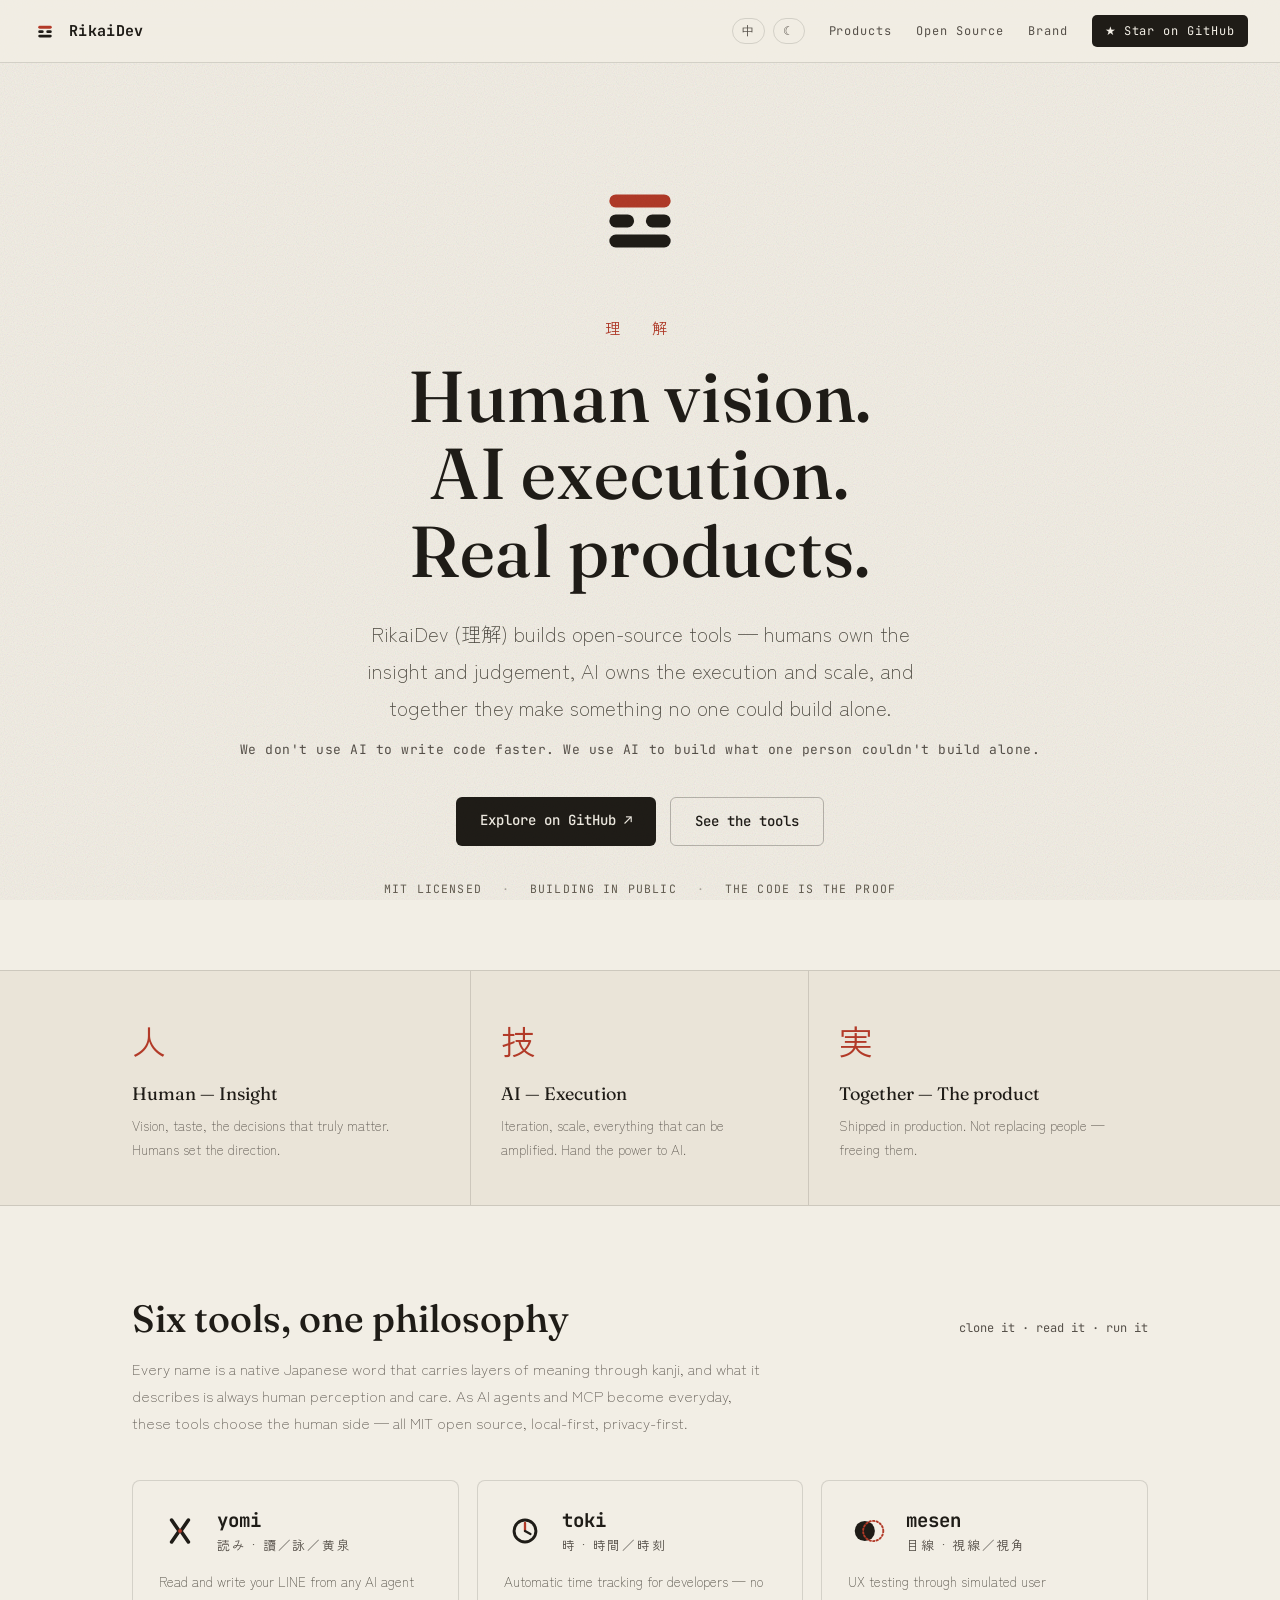
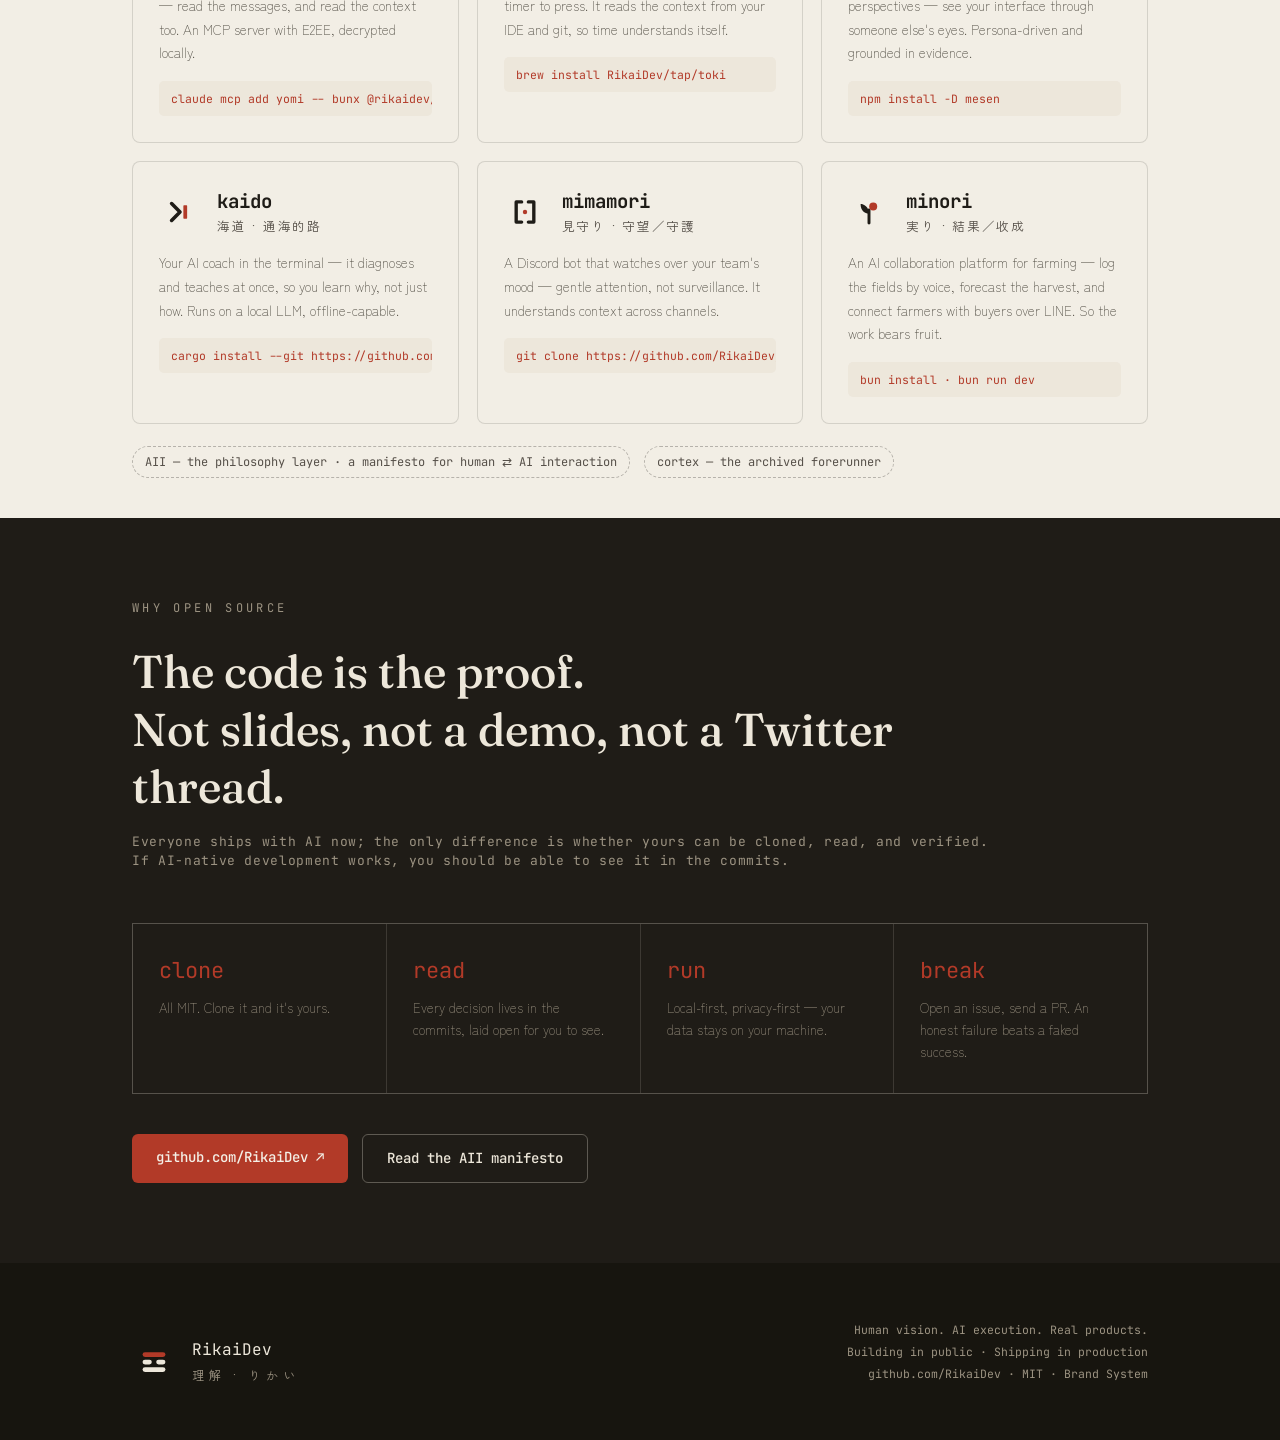
==== commit 05eb4228: "type: fix CJK display — Zen Kaku Gothic New (no glyph collision), looser zh heading leading; drop De" ====
--- a/index.html
+++ b/index.html
@@ -76,7 +76,7 @@
   <!-- fonts -->
   <link rel="preconnect" href="https://fonts.googleapis.com">
   <link rel="preconnect" href="https://fonts.gstatic.com" crossorigin>
-  <link href="https://fonts.googleapis.com/css2?family=Fraunces:opsz,wght@9..144,400..700&family=Dela+Gothic+One&family=Zen+Kaku+Gothic+New:wght@400;500;700&family=JetBrains+Mono:wght@400;500;700&display=swap" rel="stylesheet">
+  <link href="https://fonts.googleapis.com/css2?family=Fraunces:opsz,wght@9..144,400..700&family=Zen+Kaku+Gothic+New:wght@400;500;700;900&family=JetBrains+Mono:wght@400;500;700&display=swap" rel="stylesheet">
   <link rel="stylesheet" href="/assets/app.css">
 
   <!-- no-flash theme restore -->
@@ -190,7 +190,7 @@
 
     <div class="grid grid-cols-1 sm:grid-cols-2 lg:grid-cols-3 gap-[18px]">
 
-      <a href="https://github.com/RikaiDev/yomi" target="_blank" rel="noopener" class="group block bg-card border border-line rounded-[8px] p-[26px] hover:border-accent hover:-translate-y-0.5 transition-[border-color,transform] duration-200">
+      <a href="/yomi/" class="group block bg-card border border-line rounded-[8px] p-[26px] hover:border-accent hover:-translate-y-0.5 transition-[border-color,transform] duration-200">
         <div class="flex items-center gap-4 mb-4">
           <svg width="42" height="42" viewBox="0 0 100 100" class="mark shrink-0" aria-hidden="true"><use href="#m-yomi"/></svg>
           <div><div class="font-mono font-bold text-[19px]">yomi</div><div class="font-mincho text-[12.5px] tracking-[0.14em] text-sub">読み · 讀／詠／黄泉</div></div>
--- a/assets/app.css
+++ b/assets/app.css
@@ -1,2 +1,2 @@
 /*! tailwindcss v4.3.2 | MIT License | https://tailwindcss.com */
-@layer properties{@supports (((-webkit-hyphens:none)) and (not (margin-trim:inline))) or ((-moz-orient:inline) and (not (color:rgb(from red r g b)))){*,:before,:after,::backdrop{--tw-rotate-x:initial;--tw-rotate-y:initial;--tw-rotate-z:initial;--tw-skew-x:initial;--tw-skew-y:initial;--tw-divide-y-reverse:0;--tw-border-style:solid;--tw-leading:initial;--tw-font-weight:initial;--tw-tracking:initial;--tw-shadow:0 0 #0000;--tw-shadow-color:initial;--tw-shadow-alpha:100%;--tw-inset-shadow:0 0 #0000;--tw-inset-shadow-color:initial;--tw-inset-shadow-alpha:100%;--tw-ring-color:initial;--tw-ring-shadow:0 0 #0000;--tw-inset-ring-color:initial;--tw-inset-ring-shadow:0 0 #0000;--tw-ring-inset:initial;--tw-ring-offset-width:0px;--tw-ring-offset-color:#fff;--tw-ring-offset-shadow:0 0 #0000;--tw-blur:initial;--tw-brightness:initial;--tw-contrast:initial;--tw-grayscale:initial;--tw-hue-rotate:initial;--tw-invert:initial;--tw-opacity:initial;--tw-saturate:initial;--tw-sepia:initial;--tw-drop-shadow:initial;--tw-drop-shadow-color:initial;--tw-drop-shadow-alpha:100%;--tw-drop-shadow-size:initial;--tw-backdrop-blur:initial;--tw-backdrop-brightness:initial;--tw-backdrop-contrast:initial;--tw-backdrop-grayscale:initial;--tw-backdrop-hue-rotate:initial;--tw-backdrop-invert:initial;--tw-backdrop-opacity:initial;--tw-backdrop-saturate:initial;--tw-backdrop-sepia:initial;--tw-duration:initial;--tw-translate-x:0;--tw-translate-y:0;--tw-translate-z:0;--tw-divide-x-reverse:0}}}@layer theme{:root,:host{--font-sans:"Zen Kaku Gothic New", sans-serif;--font-serif:"Fraunces", "Dela Gothic One", "Zen Kaku Gothic New", serif;--font-mono:"JetBrains Mono", monospace;--spacing:.25rem;--font-weight-light:300;--font-weight-medium:500;--font-weight-bold:700;--blur-md:12px;--default-transition-duration:.15s;--default-transition-timing-function:cubic-bezier(.4, 0, .2, 1);--default-font-family:var(--font-sans);--default-mono-font-family:var(--font-mono);--color-paper:#f2eee5;--color-paper2:#eae4d8;--color-card:#f2eee5;--color-ink:#1f1c17;--color-inksoft:#4a463d;--color-sub:#565049;--color-sub2:#635d51;--color-line:#1f1c1724;--color-linestrong:#1f1c1747;--color-codebg:#ede7db;--color-hi:#f4f0e7;--color-accent:#b23a28;--color-deep:#1f1c17;--color-deep2:#17150f;--color-ondark:#ede7da;--color-ondarksub:#9c9382;--font-mincho:"Dela Gothic One", "Zen Kaku Gothic New", sans-serif}}@layer base{*,:after,:before,::backdrop{box-sizing:border-box;border:0 solid;margin:0;padding:0}::file-selector-button{box-sizing:border-box;border:0 solid;margin:0;padding:0}html,:host{-webkit-text-size-adjust:100%;tab-size:4;line-height:1.5;font-family:var(--default-font-family,ui-sans-serif, system-ui, sans-serif, "Apple Color Emoji", "Segoe UI Emoji", "Segoe UI Symbol", "Noto Color Emoji");font-feature-settings:var(--default-font-feature-settings,normal);font-variation-settings:var(--default-font-variation-settings,normal);-webkit-tap-highlight-color:transparent}hr{height:0;color:inherit;border-top-width:1px}abbr:where([title]){-webkit-text-decoration:underline dotted;text-decoration:underline dotted}h1,h2,h3,h4,h5,h6{font-size:inherit;font-weight:inherit}a{color:inherit;-webkit-text-decoration:inherit;-webkit-text-decoration:inherit;-webkit-text-decoration:inherit;text-decoration:inherit}b,strong{font-weight:bolder}code,kbd,samp,pre{font-family:var(--default-mono-font-family,ui-monospace, SFMono-Regular, Menlo, Monaco, Consolas, "Liberation Mono", "Courier New", monospace);font-feature-settings:var(--default-mono-font-feature-settings,normal);font-variation-settings:var(--default-mono-font-variation-settings,normal);font-size:1em}small{font-size:80%}sub,sup{vertical-align:baseline;font-size:75%;line-height:0;position:relative}sub{bottom:-.25em}sup{top:-.5em}table{text-indent:0;border-color:inherit;border-collapse:collapse}:-moz-focusring{outline:auto}progress{vertical-align:baseline}summary{display:list-item}ol,ul,menu{list-style:none}img,svg,video,canvas,audio,iframe,embed,object{vertical-align:middle;display:block}img,video{max-width:100%;height:auto}button,input,select,optgroup,textarea{font:inherit;font-feature-settings:inherit;font-variation-settings:inherit;letter-spacing:inherit;color:inherit;opacity:1;background-color:#0000;border-radius:0}::file-selector-button{font:inherit;font-feature-settings:inherit;font-variation-settings:inherit;letter-spacing:inherit;color:inherit;opacity:1;background-color:#0000;border-radius:0}:where(select:is([multiple],[size])) optgroup{font-weight:bolder}:where(select:is([multiple],[size])) optgroup option{padding-inline-start:20px}::file-selector-button{margin-inline-end:4px}::placeholder{opacity:1}@supports (not ((-webkit-appearance:-apple-pay-button))) or (contain-intrinsic-size:1px){::placeholder{color:currentColor}@supports (color:color-mix(in lab, red, red)){::placeholder{color:color-mix(in oklab, currentcolor 50%, transparent)}}}textarea{resize:vertical}::-webkit-search-decoration{-webkit-appearance:none}::-webkit-date-and-time-value{min-height:1lh;text-align:inherit}::-webkit-datetime-edit{display:inline-flex}::-webkit-datetime-edit-fields-wrapper{padding:0}::-webkit-datetime-edit{padding-block:0}::-webkit-datetime-edit-year-field{padding-block:0}::-webkit-datetime-edit-month-field{padding-block:0}::-webkit-datetime-edit-day-field{padding-block:0}::-webkit-datetime-edit-hour-field{padding-block:0}::-webkit-datetime-edit-minute-field{padding-block:0}::-webkit-datetime-edit-second-field{padding-block:0}::-webkit-datetime-edit-millisecond-field{padding-block:0}::-webkit-datetime-edit-meridiem-field{padding-block:0}::-webkit-calendar-picker-indicator{line-height:1}:-moz-ui-invalid{box-shadow:none}button,input:where([type=button],[type=reset],[type=submit]){appearance:button}::file-selector-button{appearance:button}::-webkit-inner-spin-button{height:auto}::-webkit-outer-spin-button{height:auto}[hidden]:where(:not([hidden=until-found])){display:none!important}*{box-sizing:border-box}html{scroll-behavior:smooth}body{background:var(--color-paper);min-height:100vh;color:var(--color-ink);font-family:var(--font-sans);-webkit-font-smoothing:antialiased;transition:background .35s,color .35s;overflow-x:hidden}a{color:inherit;text-decoration:none}a:hover{color:var(--color-accent)}::selection{background:var(--color-accent);color:var(--color-hi)}}@layer components;@layer utilities{.absolute{position:absolute}.relative{position:relative}.static{position:static}.sticky{position:sticky}.inset-0{inset:0}.top-0{top:0}.bottom-2{bottom:calc(var(--spacing) * 2)}.left-2\.5{left:calc(var(--spacing) * 2.5)}.z-20{z-index:20}.z-30{z-index:30}.col-span-2{grid-column:span 2/span 2}.mx-auto{margin-inline:auto}.mt-1{margin-top:var(--spacing)}.mt-1\.5{margin-top:calc(var(--spacing) * 1.5)}.mt-8{margin-top:calc(var(--spacing) * 8)}.mt-10{margin-top:calc(var(--spacing) * 10)}.mt-12{margin-top:calc(var(--spacing) * 12)}.mt-14{margin-top:calc(var(--spacing) * 14)}.mt-16{margin-top:calc(var(--spacing) * 16)}.mt-20{margin-top:calc(var(--spacing) * 20)}.mt-\[14px\]{margin-top:14px}.mt-\[22px\]{margin-top:22px}.mt-\[34px\]{margin-top:34px}.mb-1{margin-bottom:var(--spacing)}.mb-1\.5{margin-bottom:calc(var(--spacing) * 1.5)}.mb-2{margin-bottom:calc(var(--spacing) * 2)}.mb-4{margin-bottom:calc(var(--spacing) * 4)}.mb-5{margin-bottom:calc(var(--spacing) * 5)}.mb-6{margin-bottom:calc(var(--spacing) * 6)}.mb-7{margin-bottom:calc(var(--spacing) * 7)}.mb-9{margin-bottom:calc(var(--spacing) * 9)}.mb-10{margin-bottom:calc(var(--spacing) * 10)}.mb-11{margin-bottom:calc(var(--spacing) * 11)}.mb-12{margin-bottom:calc(var(--spacing) * 12)}.mb-14{margin-bottom:calc(var(--spacing) * 14)}.mb-16{margin-bottom:calc(var(--spacing) * 16)}.mb-\[6px\]{margin-bottom:6px}.mb-\[10px\]{margin-bottom:10px}.mb-\[14px\]{margin-bottom:14px}.mb-\[18px\]{margin-bottom:18px}.mb-\[26px\]{margin-bottom:26px}.mb-\[38px\]{margin-bottom:38px}.mb-\[52px\]{margin-bottom:52px}.mb-\[72px\]{margin-bottom:72px}.ml-2{margin-left:calc(var(--spacing) * 2)}.block{display:block}.contents{display:contents}.flex{display:flex}.grid{display:grid}.hidden{display:none}.inline{display:inline}.inline-flex{display:inline-flex}.table{display:table}.aspect-\[1\.4\]{aspect-ratio:1.4}.aspect-square{aspect-ratio:1}.h-11{height:calc(var(--spacing) * 11)}.h-\[11px\]{height:11px}.h-\[26px\]{height:26px}.h-\[34px\]{height:34px}.h-\[38px\]{height:38px}.h-\[52px\]{height:52px}.h-\[56px\]{height:56px}.h-\[58px\]{height:58px}.h-\[60px\]{height:60px}.h-\[62px\]{height:62px}.h-\[64px\]{height:64px}.h-\[72px\]{height:72px}.h-\[76px\]{height:76px}.h-\[88px\]{height:88px}.h-\[96px\]{height:96px}.h-\[150px\]{height:150px}.h-full{height:100%}.min-h-\[150px\]{min-height:150px}.min-h-\[200px\]{min-height:200px}.min-h-\[220px\]{min-height:220px}.w-11{width:calc(var(--spacing) * 11)}.w-\[11px\]{width:11px}.w-\[26px\]{width:26px}.w-\[34px\]{width:34px}.w-\[38px\]{width:38px}.w-\[52px\]{width:52px}.w-\[56px\]{width:56px}.w-\[58px\]{width:58px}.w-\[62px\]{width:62px}.w-\[64px\]{width:64px}.w-\[72px\]{width:72px}.w-\[76px\]{width:76px}.w-\[88px\]{width:88px}.w-\[96px\]{width:96px}.w-\[150px\]{width:150px}.w-full{width:100%}.max-w-\[560px\]{max-width:560px}.max-w-\[600px\]{max-width:600px}.max-w-\[640px\]{max-width:640px}.max-w-\[680px\]{max-width:680px}.max-w-\[760px\]{max-width:760px}.max-w-\[820px\]{max-width:820px}.max-w-\[900px\]{max-width:900px}.max-w-\[1080px\]{max-width:1080px}.max-w-\[1120px\]{max-width:1120px}.shrink-0{flex-shrink:0}.rotate-2{rotate:2deg}.rotate-3{rotate:3deg}.rotate-45{rotate:45deg}.rotate-\[-1\.5deg\]{rotate:-1.5deg}.rotate-\[-1deg\]{rotate:-1deg}.rotate-\[-2deg\]{rotate:-2deg}.rotate-\[-3deg\]{rotate:-3deg}.rotate-\[-4deg\]{rotate:-4deg}.rotate-\[4deg\]{rotate:4deg}.transform{transform:var(--tw-rotate-x,) var(--tw-rotate-y,) var(--tw-rotate-z,) var(--tw-skew-x,) var(--tw-skew-y,)}.grid-cols-1{grid-template-columns:repeat(1,minmax(0,1fr))}.grid-cols-2{grid-template-columns:repeat(2,minmax(0,1fr))}.grid-cols-\[76px_1fr\]{grid-template-columns:76px 1fr}.flex-col{flex-direction:column}.flex-wrap{flex-wrap:wrap}.items-baseline{align-items:baseline}.items-center{align-items:center}.items-end{align-items:flex-end}.items-start{align-items:flex-start}.justify-between{justify-content:space-between}.justify-center{justify-content:center}.gap-2{gap:calc(var(--spacing) * 2)}.gap-2\.5{gap:calc(var(--spacing) * 2.5)}.gap-3{gap:calc(var(--spacing) * 3)}.gap-4{gap:calc(var(--spacing) * 4)}.gap-5{gap:calc(var(--spacing) * 5)}.gap-6{gap:calc(var(--spacing) * 6)}.gap-7{gap:calc(var(--spacing) * 7)}.gap-8{gap:calc(var(--spacing) * 8)}.gap-10{gap:calc(var(--spacing) * 10)}.gap-11{gap:calc(var(--spacing) * 11)}.gap-\[7px\]{gap:7px}.gap-\[11px\]{gap:11px}.gap-\[14px\]{gap:14px}.gap-\[18px\]{gap:18px}.gap-\[22px\]{gap:22px}.gap-\[26px\]{gap:26px}.gap-px{gap:1px}:where(.divide-y>:not(:last-child)){--tw-divide-y-reverse:0;border-bottom-style:var(--tw-border-style);border-top-style:var(--tw-border-style);border-top-width:calc(1px * var(--tw-divide-y-reverse));border-bottom-width:calc(1px * calc(1 - var(--tw-divide-y-reverse)))}:where(.divide-line>:not(:last-child)){border-color:var(--color-line)}.overflow-auto{overflow:auto}.overflow-hidden{overflow:hidden}.rounded{border-radius:.25rem}.rounded-\[4px\]{border-radius:4px}.rounded-\[5px\]{border-radius:5px}.rounded-\[6px\]{border-radius:6px}.rounded-\[7px\]{border-radius:7px}.rounded-\[8px\]{border-radius:8px}.rounded-\[10px\]{border-radius:10px}.rounded-\[12px\]{border-radius:12px}.rounded-full{border-radius:3.40282e38px}.border{border-style:var(--tw-border-style);border-width:1px}.border-y{border-block-style:var(--tw-border-style);border-block-width:1px}.border-t{border-top-style:var(--tw-border-style);border-top-width:1px}.border-b{border-bottom-style:var(--tw-border-style);border-bottom-width:1px}.border-dashed{--tw-border-style:dashed;border-style:dashed}.border-\[rgba\(237\,231\,218\,0\.3\)\]{border-color:#ede7da4d}.border-\[rgba\(237\,231\,218\,0\.14\)\]{border-color:#ede7da24}.border-accent{border-color:var(--color-accent)}.border-line{border-color:var(--color-line)}.border-linestrong{border-color:var(--color-linestrong)}.bg-\[rgba\(237\,231\,218\,0\.14\)\]{background-color:#ede7da24}.bg-accent{background-color:var(--color-accent)}.bg-card{background-color:var(--color-card)}.bg-codebg{background-color:var(--color-codebg)}.bg-deep{background-color:var(--color-deep)}.bg-deep2{background-color:var(--color-deep2)}.bg-ink{background-color:var(--color-ink)}.bg-line{background-color:var(--color-line)}.bg-paper{background-color:var(--color-paper)}.bg-paper2{background-color:var(--color-paper2)}.p-6{padding:calc(var(--spacing) * 6)}.p-7{padding:calc(var(--spacing) * 7)}.p-9{padding:calc(var(--spacing) * 9)}.p-10{padding:calc(var(--spacing) * 10)}.p-\[22px\]{padding:22px}.p-\[26px\]{padding:26px}.p-\[34px\]{padding:34px}.px-2\.5{padding-inline:calc(var(--spacing) * 2.5)}.px-3{padding-inline:calc(var(--spacing) * 3)}.px-6{padding-inline:calc(var(--spacing) * 6)}.px-8{padding-inline:calc(var(--spacing) * 8)}.px-\[13px\]{padding-inline:13px}.px-\[14px\]{padding-inline:14px}.px-\[18px\]{padding-inline:18px}.px-\[26px\]{padding-inline:26px}.py-2{padding-block:calc(var(--spacing) * 2)}.py-10{padding-block:calc(var(--spacing) * 10)}.py-11{padding-block:calc(var(--spacing) * 11)}.py-14{padding-block:calc(var(--spacing) * 14)}.py-16{padding-block:calc(var(--spacing) * 16)}.py-20{padding-block:calc(var(--spacing) * 20)}.py-\[5px\]{padding-block:5px}.py-\[6px\]{padding-block:6px}.py-\[7px\]{padding-block:7px}.py-\[9px\]{padding-block:9px}.py-\[13px\]{padding-block:13px}.py-\[14px\]{padding-block:14px}.py-\[15px\]{padding-block:15px}.py-\[18px\]{padding-block:18px}.py-\[30px\]{padding-block:30px}.py-\[34px\]{padding-block:34px}.py-\[38px\]{padding-block:38px}.pt-1\.5{padding-top:calc(var(--spacing) * 1.5)}.pt-20{padding-top:calc(var(--spacing) * 20)}.pt-\[22px\]{padding-top:22px}.pt-\[84px\]{padding-top:84px}.pt-\[90px\]{padding-top:90px}.pb-10{padding-bottom:calc(var(--spacing) * 10)}.pb-\[70px\]{padding-bottom:70px}.pb-\[72px\]{padding-bottom:72px}.pb-\[100px\]{padding-bottom:100px}.text-center{text-align:center}.text-left{text-align:left}.font-mincho{font-family:var(--font-mincho)}.font-mono{font-family:var(--font-mono)}.font-sans{font-family:var(--font-sans)}.font-serif{font-family:var(--font-serif)}.text-\[9\.5px\]{font-size:9.5px}.text-\[10px\]{font-size:10px}.text-\[11\.5px\]{font-size:11.5px}.text-\[11px\]{font-size:11px}.text-\[12\.5px\]{font-size:12.5px}.text-\[12px\]{font-size:12px}.text-\[13\.5px\]{font-size:13.5px}.text-\[13px\]{font-size:13px}.text-\[14px\]{font-size:14px}.text-\[15px\]{font-size:15px}.text-\[16px\]{font-size:16px}.text-\[17px\]{font-size:17px}.text-\[18px\]{font-size:18px}.text-\[19px\]{font-size:19px}.text-\[20px\]{font-size:20px}.text-\[21px\]{font-size:21px}.text-\[22px\]{font-size:22px}.text-\[23px\]{font-size:23px}.text-\[24px\]{font-size:24px}.text-\[26px\]{font-size:26px}.text-\[28px\]{font-size:28px}.text-\[30px\]{font-size:30px}.text-\[32px\]{font-size:32px}.text-\[34px\]{font-size:34px}.text-\[40px\]{font-size:40px}.text-\[64px\]{font-size:64px}.text-\[clamp\(16px\,2\.2vw\,20px\)\]{font-size:clamp(16px,2.2vw,20px)}.text-\[clamp\(26px\,3\.4vw\,38px\)\]{font-size:clamp(26px,3.4vw,38px)}.text-\[clamp\(26px\,3vw\,38px\)\]{font-size:clamp(26px,3vw,38px)}.text-\[clamp\(28px\,4vw\,46px\)\]{font-size:clamp(28px,4vw,46px)}.text-\[clamp\(28px\,4vw\,48px\)\]{font-size:clamp(28px,4vw,48px)}.text-\[clamp\(30px\,4\.4vw\,56px\)\]{font-size:clamp(30px,4.4vw,56px)}.text-\[clamp\(38px\,6vw\,72px\)\]{font-size:clamp(38px,6vw,72px)}.text-\[clamp\(44px\,7vw\,92px\)\]{font-size:clamp(44px,7vw,92px)}.leading-\[1\.02\]{--tw-leading:1.02;line-height:1.02}.leading-\[1\.2\]{--tw-leading:1.2;line-height:1.2}.leading-\[1\.3\]{--tw-leading:1.3;line-height:1.3}.leading-\[1\.7\]{--tw-leading:1.7;line-height:1.7}.leading-\[1\.08\]{--tw-leading:1.08;line-height:1.08}.leading-\[1\.8\]{--tw-leading:1.8;line-height:1.8}.leading-\[1\.9\]{--tw-leading:1.9;line-height:1.9}.leading-\[1\.15\]{--tw-leading:1.15;line-height:1.15}.leading-\[1\.25\]{--tw-leading:1.25;line-height:1.25}.leading-\[1\.28\]{--tw-leading:1.28;line-height:1.28}.leading-\[1\.75\]{--tw-leading:1.75;line-height:1.75}.leading-\[1\.85\]{--tw-leading:1.85;line-height:1.85}.leading-\[2\]{--tw-leading:2;line-height:2}.font-bold{--tw-font-weight:var(--font-weight-bold);font-weight:var(--font-weight-bold)}.font-light{--tw-font-weight:var(--font-weight-light);font-weight:var(--font-weight-light)}.font-medium{--tw-font-weight:var(--font-weight-medium);font-weight:var(--font-weight-medium)}.tracking-\[0\.01em\]{--tw-tracking:.01em;letter-spacing:.01em}.tracking-\[0\.1em\]{--tw-tracking:.1em;letter-spacing:.1em}.tracking-\[0\.02em\]{--tw-tracking:.02em;letter-spacing:.02em}.tracking-\[0\.2em\]{--tw-tracking:.2em;letter-spacing:.2em}.tracking-\[0\.3em\]{--tw-tracking:.3em;letter-spacing:.3em}.tracking-\[0\.04em\]{--tw-tracking:.04em;letter-spacing:.04em}.tracking-\[0\.4em\]{--tw-tracking:.4em;letter-spacing:.4em}.tracking-\[0\.05em\]{--tw-tracking:.05em;letter-spacing:.05em}.tracking-\[0\.5em\]{--tw-tracking:.5em;letter-spacing:.5em}.tracking-\[0\.06em\]{--tw-tracking:.06em;letter-spacing:.06em}.tracking-\[0\.08em\]{--tw-tracking:.08em;letter-spacing:.08em}.tracking-\[0\.12em\]{--tw-tracking:.12em;letter-spacing:.12em}.tracking-\[0\.14em\]{--tw-tracking:.14em;letter-spacing:.14em}.tracking-\[0\.16em\]{--tw-tracking:.16em;letter-spacing:.16em}.tracking-\[0\.28em\]{--tw-tracking:.28em;letter-spacing:.28em}.tracking-\[0\.42em\]{--tw-tracking:.42em;letter-spacing:.42em}.tracking-\[0\.55em\]{--tw-tracking:.55em;letter-spacing:.55em}.break-words{overflow-wrap:break-word}.whitespace-nowrap{white-space:nowrap}.text-accent{color:var(--color-accent)}.text-hi{color:var(--color-hi)}.text-ink{color:var(--color-ink)}.text-inksoft{color:var(--color-inksoft)}.text-ondark{color:var(--color-ondark)}.text-ondarksub{color:var(--color-ondarksub)}.text-paper{color:var(--color-paper)}.text-sub{color:var(--color-sub)}.text-sub2{color:var(--color-sub2)}.lowercase{text-transform:lowercase}.uppercase{text-transform:uppercase}.antialiased{-webkit-font-smoothing:antialiased;-moz-osx-font-smoothing:grayscale}.opacity-50{opacity:.5}.shadow{--tw-shadow:0 1px 3px 0 var(--tw-shadow-color,#0000001a), 0 1px 2px -1px var(--tw-shadow-color,#0000001a);box-shadow:var(--tw-inset-shadow), var(--tw-inset-ring-shadow), var(--tw-ring-offset-shadow), var(--tw-ring-shadow), var(--tw-shadow)}.shadow-\[0_1px_0_rgba\(31\,28\,23\,0\.12\)\]{--tw-shadow:0 1px 0 var(--tw-shadow-color,#1f1c171f);box-shadow:var(--tw-inset-shadow), var(--tw-inset-ring-shadow), var(--tw-ring-offset-shadow), var(--tw-ring-shadow), var(--tw-shadow)}.shadow-\[0_6px_12px_rgba\(178\,58\,40\,0\.6\)\]{--tw-shadow:0 6px 12px var(--tw-shadow-color,#b23a2899);box-shadow:var(--tw-inset-shadow), var(--tw-inset-ring-shadow), var(--tw-ring-offset-shadow), var(--tw-ring-shadow), var(--tw-shadow)}.shadow-\[inset_0_0_0_1\.5px_rgba\(244\,240\,231\,0\.9\)\]{--tw-shadow:inset 0 0 0 1.5px var(--tw-shadow-color,#f4f0e7e6);box-shadow:var(--tw-inset-shadow), var(--tw-inset-ring-shadow), var(--tw-ring-offset-shadow), var(--tw-ring-shadow), var(--tw-shadow)}.shadow-\[inset_0_0_0_1\.5px_rgba\(244\,240\,231\,0\.85\)\]{--tw-shadow:inset 0 0 0 1.5px var(--tw-shadow-color,#f4f0e7d9);box-shadow:var(--tw-inset-shadow), var(--tw-inset-ring-shadow), var(--tw-ring-offset-shadow), var(--tw-ring-shadow), var(--tw-shadow)}.shadow-\[inset_0_0_0_2\.5px_rgba\(244\,240\,231\,0\.9\)\]{--tw-shadow:inset 0 0 0 2.5px var(--tw-shadow-color,#f4f0e7e6);box-shadow:var(--tw-inset-shadow), var(--tw-inset-ring-shadow), var(--tw-ring-offset-shadow), var(--tw-ring-shadow), var(--tw-shadow)}.shadow-\[inset_0_0_0_2px_rgba\(31\,28\,23\,0\.35\)\]{--tw-shadow:inset 0 0 0 2px var(--tw-shadow-color,#1f1c1759);box-shadow:var(--tw-inset-shadow), var(--tw-inset-ring-shadow), var(--tw-ring-offset-shadow), var(--tw-ring-shadow), var(--tw-shadow)}.shadow-\[inset_0_0_0_2px_rgba\(244\,240\,231\,0\.4\)\]{--tw-shadow:inset 0 0 0 2px var(--tw-shadow-color,#f4f0e766);box-shadow:var(--tw-inset-shadow), var(--tw-inset-ring-shadow), var(--tw-ring-offset-shadow), var(--tw-ring-shadow), var(--tw-shadow)}.shadow-\[inset_0_0_0_2px_rgba\(244\,240\,231\,0\.9\)\]{--tw-shadow:inset 0 0 0 2px var(--tw-shadow-color,#f4f0e7e6);box-shadow:var(--tw-inset-shadow), var(--tw-inset-ring-shadow), var(--tw-ring-offset-shadow), var(--tw-ring-shadow), var(--tw-shadow)}.shadow-\[inset_0_0_0_2px_var\(--color-ink\,\#1F1C17\)\]{--tw-shadow:inset 0 0 0 2px var(--tw-shadow-color,var(--color-ink,#1f1c17));box-shadow:var(--tw-inset-shadow), var(--tw-inset-ring-shadow), var(--tw-ring-offset-shadow), var(--tw-ring-shadow), var(--tw-shadow)}.shadow-\[inset_0_0_0_3px_rgba\(244\,240\,231\,0\.92\)\,0_2px_0_rgba\(31\,28\,23\,0\.16\)\]{--tw-shadow:inset 0 0 0 3px var(--tw-shadow-color,#f4f0e7eb), 0 2px 0 var(--tw-shadow-color,#1f1c1729);box-shadow:var(--tw-inset-shadow), var(--tw-inset-ring-shadow), var(--tw-ring-offset-shadow), var(--tw-ring-shadow), var(--tw-shadow)}.filter{filter:var(--tw-blur,) var(--tw-brightness,) var(--tw-contrast,) var(--tw-grayscale,) var(--tw-hue-rotate,) var(--tw-invert,) var(--tw-saturate,) var(--tw-sepia,) var(--tw-drop-shadow,)}.backdrop-blur-md{--tw-backdrop-blur:blur(var(--blur-md));-webkit-backdrop-filter:var(--tw-backdrop-blur,) var(--tw-backdrop-brightness,) var(--tw-backdrop-contrast,) var(--tw-backdrop-grayscale,) var(--tw-backdrop-hue-rotate,) var(--tw-backdrop-invert,) var(--tw-backdrop-opacity,) var(--tw-backdrop-saturate,) var(--tw-backdrop-sepia,);backdrop-filter:var(--tw-backdrop-blur,) var(--tw-backdrop-brightness,) var(--tw-backdrop-contrast,) var(--tw-backdrop-grayscale,) var(--tw-backdrop-hue-rotate,) var(--tw-backdrop-invert,) var(--tw-backdrop-opacity,) var(--tw-backdrop-saturate,) var(--tw-backdrop-sepia,)}.backdrop-filter{-webkit-backdrop-filter:var(--tw-backdrop-blur,) var(--tw-backdrop-brightness,) var(--tw-backdrop-contrast,) var(--tw-backdrop-grayscale,) var(--tw-backdrop-hue-rotate,) var(--tw-backdrop-invert,) var(--tw-backdrop-opacity,) var(--tw-backdrop-saturate,) var(--tw-backdrop-sepia,);backdrop-filter:var(--tw-backdrop-blur,) var(--tw-backdrop-brightness,) var(--tw-backdrop-contrast,) var(--tw-backdrop-grayscale,) var(--tw-backdrop-hue-rotate,) var(--tw-backdrop-invert,) var(--tw-backdrop-opacity,) var(--tw-backdrop-saturate,) var(--tw-backdrop-sepia,)}.transition-\[border-color\,transform\]{transition-property:border-color,transform;transition-timing-function:var(--tw-ease,var(--default-transition-timing-function));transition-duration:var(--tw-duration,var(--default-transition-duration))}.transition-colors{transition-property:color,background-color,border-color,outline-color,text-decoration-color,fill,stroke,--tw-gradient-from,--tw-gradient-via,--tw-gradient-to;transition-timing-function:var(--tw-ease,var(--default-transition-timing-function));transition-duration:var(--tw-duration,var(--default-transition-duration))}.transition-opacity{transition-property:opacity;transition-timing-function:var(--tw-ease,var(--default-transition-timing-function));transition-duration:var(--tw-duration,var(--default-transition-duration))}.duration-200{--tw-duration:.2s;transition-duration:.2s}@media (hover:hover){.hover\:-translate-y-0\.5:hover{--tw-translate-y:calc(var(--spacing) * -.5);translate:var(--tw-translate-x) var(--tw-translate-y)}.hover\:border-accent:hover{border-color:var(--color-accent)}.hover\:text-accent:hover{color:var(--color-accent)}.hover\:text-ink:hover{color:var(--color-ink)}.hover\:opacity-90:hover{opacity:.9}}@media (min-width:400px){.xs\:hidden{display:none}.xs\:inline{display:inline}}@media (min-width:40rem){.sm\:col-span-1{grid-column:span 1/span 1}.sm\:inline{display:inline}.sm\:grid-cols-2{grid-template-columns:repeat(2,minmax(0,1fr))}.sm\:grid-cols-3{grid-template-columns:repeat(3,minmax(0,1fr))}.sm\:grid-cols-\[104px_200px_1fr\]{grid-template-columns:104px 200px 1fr}.sm\:gap-6{gap:calc(var(--spacing) * 6)}.sm\:gap-7{gap:calc(var(--spacing) * 7)}.sm\:text-right{text-align:right}}@media (min-width:48rem){.md\:col-span-2{grid-column:span 2/span 2}.md\:mb-16{margin-bottom:calc(var(--spacing) * 16)}.md\:flex{display:flex}.md\:h-\[190px\]{height:190px}.md\:w-\[190px\]{width:190px}.md\:grid-cols-2{grid-template-columns:repeat(2,minmax(0,1fr))}.md\:grid-cols-3{grid-template-columns:repeat(3,minmax(0,1fr))}.md\:grid-cols-4{grid-template-columns:repeat(4,minmax(0,1fr))}.md\:grid-cols-\[200px_1fr\]{grid-template-columns:200px 1fr}.md\:grid-cols-\[260px_1fr\]{grid-template-columns:260px 1fr}.md\:grid-cols-\[auto_1fr\]{grid-template-columns:auto 1fr}.md\:items-baseline{align-items:baseline}.md\:items-center{align-items:center}.md\:gap-8{gap:calc(var(--spacing) * 8)}.md\:gap-9{gap:calc(var(--spacing) * 9)}.md\:gap-14{gap:calc(var(--spacing) * 14)}:where(.md\:divide-x>:not(:last-child)){--tw-divide-x-reverse:0;border-inline-style:var(--tw-border-style);border-inline-start-width:calc(1px * var(--tw-divide-x-reverse));border-inline-end-width:calc(1px * calc(1 - var(--tw-divide-x-reverse)))}:where(.md\:divide-y-0>:not(:last-child)){--tw-divide-y-reverse:0;border-bottom-style:var(--tw-border-style);border-top-style:var(--tw-border-style);border-top-width:calc(0px * var(--tw-divide-y-reverse));border-bottom-width:calc(0px * calc(1 - var(--tw-divide-y-reverse)))}.md\:p-9{padding:calc(var(--spacing) * 9)}.md\:px-8{padding-inline:calc(var(--spacing) * 8)}.md\:px-9{padding-inline:calc(var(--spacing) * 9)}.md\:px-10{padding-inline:calc(var(--spacing) * 10)}.md\:px-12{padding-inline:calc(var(--spacing) * 12)}.md\:px-\[30px\]{padding-inline:30px}.md\:py-\[120px\]{padding-block:120px}.md\:pt-24{padding-top:calc(var(--spacing) * 24)}.md\:pt-\[120px\]{padding-top:120px}.md\:pr-8{padding-right:calc(var(--spacing) * 8)}.md\:pr-\[30px\]{padding-right:30px}.md\:pl-8{padding-left:calc(var(--spacing) * 8)}.md\:pl-\[30px\]{padding-left:30px}.md\:text-\[19px\]{font-size:19px}.md\:text-\[40px\]{font-size:40px}}@media (min-width:64rem){.lg\:grid-cols-3{grid-template-columns:repeat(3,minmax(0,1fr))}.lg\:grid-cols-5{grid-template-columns:repeat(5,minmax(0,1fr))}}}:root[data-theme=sumi]{--color-paper:#17150f;--color-paper2:#211d16;--color-card:#211d16;--color-ink:#ede7da;--color-inksoft:#c9c2b2;--color-sub:#a79e8c;--color-sub2:#948c79;--color-line:#ede7da29;--color-linestrong:#ede7da4d;--color-codebg:#211d16}*{scrollbar-width:thin;scrollbar-color:#1f1c1752 transparent}@supports (color:color-mix(in lab, red, red)){*{scrollbar-color:color-mix(in srgb, var(--color-ink) 32%, transparent) transparent}}::-webkit-scrollbar{width:8px;height:8px}::-webkit-scrollbar-track{background:0 0}::-webkit-scrollbar-thumb{background:#1f1c1747}@supports (color:color-mix(in lab, red, red)){::-webkit-scrollbar-thumb{background:color-mix(in srgb, var(--color-ink) 28%, transparent)}}::-webkit-scrollbar-thumb{background-clip:padding-box;border:2px solid #0000;border-radius:999px}::-webkit-scrollbar-thumb:hover{background:var(--color-accent);background-clip:padding-box}.rk-xscroll{scrollbar-gutter:stable;overflow-x:auto}@keyframes blink{0%,45%{opacity:1}55%,to{opacity:.14}}@keyframes riselite{0%{opacity:0;transform:translateY(8px)}to{opacity:1;transform:none}}.blink{animation:1.15s step-end infinite blink}.mark{display:block;overflow:visible}.grain{z-index:9;pointer-events:none;opacity:.5;mix-blend-mode:multiply;background-image:url("data:image/svg+xml;utf8,<svg xmlns=%22http://www.w3.org/2000/svg%22 width=%22160%22 height=%22160%22><filter id=%22n%22><feTurbulence type=%22fractalNoise%22 baseFrequency=%220.9%22 numOctaves=%222%22 stitchTiles=%22stitch%22/></filter><rect width=%22100%25%22 height=%22100%25%22 filter=%22url(%23n)%22 opacity=%220.35%22/></svg>");position:fixed;inset:0}:root[data-grain=off] .grain{display:none}:root[data-theme=sumi] .grain{mix-blend-mode:screen;opacity:.35}:root:not([data-lang=zh]) [data-t][lang=zh],:root[data-lang=zh] [data-t][lang=en]{display:none!important}.rk-controls{align-items:center;gap:8px;display:inline-flex}.rk-ctrl{font-family:var(--font-mono);border:1px solid var(--color-line);min-width:30px;color:var(--color-sub);cursor:pointer;background:0 0;border-radius:999px;padding:6px 9px;font-size:12px;line-height:1;transition:color .2s,border-color .2s}.rk-ctrl:hover{color:var(--color-ink);border-color:var(--color-accent)}@property --tw-rotate-x{syntax:"*";inherits:false}@property --tw-rotate-y{syntax:"*";inherits:false}@property --tw-rotate-z{syntax:"*";inherits:false}@property --tw-skew-x{syntax:"*";inherits:false}@property --tw-skew-y{syntax:"*";inherits:false}@property --tw-divide-y-reverse{syntax:"*";inherits:false;initial-value:0}@property --tw-border-style{syntax:"*";inherits:false;initial-value:solid}@property --tw-leading{syntax:"*";inherits:false}@property --tw-font-weight{syntax:"*";inherits:false}@property --tw-tracking{syntax:"*";inherits:false}@property --tw-shadow{syntax:"*";inherits:false;initial-value:0 0 #0000}@property --tw-shadow-color{syntax:"*";inherits:false}@property --tw-shadow-alpha{syntax:"<percentage>";inherits:false;initial-value:100%}@property --tw-inset-shadow{syntax:"*";inherits:false;initial-value:0 0 #0000}@property --tw-inset-shadow-color{syntax:"*";inherits:false}@property --tw-inset-shadow-alpha{syntax:"<percentage>";inherits:false;initial-value:100%}@property --tw-ring-color{syntax:"*";inherits:false}@property --tw-ring-shadow{syntax:"*";inherits:false;initial-value:0 0 #0000}@property --tw-inset-ring-color{syntax:"*";inherits:false}@property --tw-inset-ring-shadow{syntax:"*";inherits:false;initial-value:0 0 #0000}@property --tw-ring-inset{syntax:"*";inherits:false}@property --tw-ring-offset-width{syntax:"<length>";inherits:false;initial-value:0}@property --tw-ring-offset-color{syntax:"*";inherits:false;initial-value:#fff}@property --tw-ring-offset-shadow{syntax:"*";inherits:false;initial-value:0 0 #0000}@property --tw-blur{syntax:"*";inherits:false}@property --tw-brightness{syntax:"*";inherits:false}@property --tw-contrast{syntax:"*";inherits:false}@property --tw-grayscale{syntax:"*";inherits:false}@property --tw-hue-rotate{syntax:"*";inherits:false}@property --tw-invert{syntax:"*";inherits:false}@property --tw-opacity{syntax:"*";inherits:false}@property --tw-saturate{syntax:"*";inherits:false}@property --tw-sepia{syntax:"*";inherits:false}@property --tw-drop-shadow{syntax:"*";inherits:false}@property --tw-drop-shadow-color{syntax:"*";inherits:false}@property --tw-drop-shadow-alpha{syntax:"<percentage>";inherits:false;initial-value:100%}@property --tw-drop-shadow-size{syntax:"*";inherits:false}@property --tw-backdrop-blur{syntax:"*";inherits:false}@property --tw-backdrop-brightness{syntax:"*";inherits:false}@property --tw-backdrop-contrast{syntax:"*";inherits:false}@property --tw-backdrop-grayscale{syntax:"*";inherits:false}@property --tw-backdrop-hue-rotate{syntax:"*";inherits:false}@property --tw-backdrop-invert{syntax:"*";inherits:false}@property --tw-backdrop-opacity{syntax:"*";inherits:false}@property --tw-backdrop-saturate{syntax:"*";inherits:false}@property --tw-backdrop-sepia{syntax:"*";inherits:false}@property --tw-duration{syntax:"*";inherits:false}@property --tw-translate-x{syntax:"*";inherits:false;initial-value:0}@property --tw-translate-y{syntax:"*";inherits:false;initial-value:0}@property --tw-translate-z{syntax:"*";inherits:false;initial-value:0}@property --tw-divide-x-reverse{syntax:"*";inherits:false;initial-value:0}+@layer properties{@supports (((-webkit-hyphens:none)) and (not (margin-trim:inline))) or ((-moz-orient:inline) and (not (color:rgb(from red r g b)))){*,:before,:after,::backdrop{--tw-rotate-x:initial;--tw-rotate-y:initial;--tw-rotate-z:initial;--tw-skew-x:initial;--tw-skew-y:initial;--tw-space-y-reverse:0;--tw-divide-y-reverse:0;--tw-border-style:solid;--tw-leading:initial;--tw-font-weight:initial;--tw-tracking:initial;--tw-shadow:0 0 #0000;--tw-shadow-color:initial;--tw-shadow-alpha:100%;--tw-inset-shadow:0 0 #0000;--tw-inset-shadow-color:initial;--tw-inset-shadow-alpha:100%;--tw-ring-color:initial;--tw-ring-shadow:0 0 #0000;--tw-inset-ring-color:initial;--tw-inset-ring-shadow:0 0 #0000;--tw-ring-inset:initial;--tw-ring-offset-width:0px;--tw-ring-offset-color:#fff;--tw-ring-offset-shadow:0 0 #0000;--tw-blur:initial;--tw-brightness:initial;--tw-contrast:initial;--tw-grayscale:initial;--tw-hue-rotate:initial;--tw-invert:initial;--tw-opacity:initial;--tw-saturate:initial;--tw-sepia:initial;--tw-drop-shadow:initial;--tw-drop-shadow-color:initial;--tw-drop-shadow-alpha:100%;--tw-drop-shadow-size:initial;--tw-backdrop-blur:initial;--tw-backdrop-brightness:initial;--tw-backdrop-contrast:initial;--tw-backdrop-grayscale:initial;--tw-backdrop-hue-rotate:initial;--tw-backdrop-invert:initial;--tw-backdrop-opacity:initial;--tw-backdrop-saturate:initial;--tw-backdrop-sepia:initial;--tw-duration:initial;--tw-translate-x:0;--tw-translate-y:0;--tw-translate-z:0;--tw-divide-x-reverse:0}}}@layer theme{:root,:host{--font-sans:"Zen Kaku Gothic New", sans-serif;--font-serif:"Fraunces", "Zen Kaku Gothic New", sans-serif;--font-mono:"JetBrains Mono", monospace;--spacing:.25rem;--font-weight-light:300;--font-weight-medium:500;--font-weight-semibold:600;--font-weight-bold:700;--blur-md:12px;--default-transition-duration:.15s;--default-transition-timing-function:cubic-bezier(.4, 0, .2, 1);--default-font-family:var(--font-sans);--default-mono-font-family:var(--font-mono);--color-paper:#f2eee5;--color-paper2:#eae4d8;--color-card:#f2eee5;--color-ink:#1f1c17;--color-inksoft:#4a463d;--color-sub:#565049;--color-sub2:#635d51;--color-line:#1f1c1724;--color-linestrong:#1f1c1747;--color-codebg:#ede7db;--color-hi:#f4f0e7;--color-accent:#b23a28;--color-deep:#1f1c17;--color-deep2:#17150f;--color-ondark:#ede7da;--color-ondarksub:#9c9382;--font-mincho:"Zen Kaku Gothic New", sans-serif}}@layer base{*,:after,:before,::backdrop{box-sizing:border-box;border:0 solid;margin:0;padding:0}::file-selector-button{box-sizing:border-box;border:0 solid;margin:0;padding:0}html,:host{-webkit-text-size-adjust:100%;tab-size:4;line-height:1.5;font-family:var(--default-font-family,ui-sans-serif, system-ui, sans-serif, "Apple Color Emoji", "Segoe UI Emoji", "Segoe UI Symbol", "Noto Color Emoji");font-feature-settings:var(--default-font-feature-settings,normal);font-variation-settings:var(--default-font-variation-settings,normal);-webkit-tap-highlight-color:transparent}hr{height:0;color:inherit;border-top-width:1px}abbr:where([title]){-webkit-text-decoration:underline dotted;text-decoration:underline dotted}h1,h2,h3,h4,h5,h6{font-size:inherit;font-weight:inherit}a{color:inherit;-webkit-text-decoration:inherit;-webkit-text-decoration:inherit;-webkit-text-decoration:inherit;text-decoration:inherit}b,strong{font-weight:bolder}code,kbd,samp,pre{font-family:var(--default-mono-font-family,ui-monospace, SFMono-Regular, Menlo, Monaco, Consolas, "Liberation Mono", "Courier New", monospace);font-feature-settings:var(--default-mono-font-feature-settings,normal);font-variation-settings:var(--default-mono-font-variation-settings,normal);font-size:1em}small{font-size:80%}sub,sup{vertical-align:baseline;font-size:75%;line-height:0;position:relative}sub{bottom:-.25em}sup{top:-.5em}table{text-indent:0;border-color:inherit;border-collapse:collapse}:-moz-focusring{outline:auto}progress{vertical-align:baseline}summary{display:list-item}ol,ul,menu{list-style:none}img,svg,video,canvas,audio,iframe,embed,object{vertical-align:middle;display:block}img,video{max-width:100%;height:auto}button,input,select,optgroup,textarea{font:inherit;font-feature-settings:inherit;font-variation-settings:inherit;letter-spacing:inherit;color:inherit;opacity:1;background-color:#0000;border-radius:0}::file-selector-button{font:inherit;font-feature-settings:inherit;font-variation-settings:inherit;letter-spacing:inherit;color:inherit;opacity:1;background-color:#0000;border-radius:0}:where(select:is([multiple],[size])) optgroup{font-weight:bolder}:where(select:is([multiple],[size])) optgroup option{padding-inline-start:20px}::file-selector-button{margin-inline-end:4px}::placeholder{opacity:1}@supports (not ((-webkit-appearance:-apple-pay-button))) or (contain-intrinsic-size:1px){::placeholder{color:currentColor}@supports (color:color-mix(in lab, red, red)){::placeholder{color:color-mix(in oklab, currentcolor 50%, transparent)}}}textarea{resize:vertical}::-webkit-search-decoration{-webkit-appearance:none}::-webkit-date-and-time-value{min-height:1lh;text-align:inherit}::-webkit-datetime-edit{display:inline-flex}::-webkit-datetime-edit-fields-wrapper{padding:0}::-webkit-datetime-edit{padding-block:0}::-webkit-datetime-edit-year-field{padding-block:0}::-webkit-datetime-edit-month-field{padding-block:0}::-webkit-datetime-edit-day-field{padding-block:0}::-webkit-datetime-edit-hour-field{padding-block:0}::-webkit-datetime-edit-minute-field{padding-block:0}::-webkit-datetime-edit-second-field{padding-block:0}::-webkit-datetime-edit-millisecond-field{padding-block:0}::-webkit-datetime-edit-meridiem-field{padding-block:0}::-webkit-calendar-picker-indicator{line-height:1}:-moz-ui-invalid{box-shadow:none}button,input:where([type=button],[type=reset],[type=submit]){appearance:button}::file-selector-button{appearance:button}::-webkit-inner-spin-button{height:auto}::-webkit-outer-spin-button{height:auto}[hidden]:where(:not([hidden=until-found])){display:none!important}*{box-sizing:border-box}html{scroll-behavior:smooth}body{background:var(--color-paper);min-height:100vh;color:var(--color-ink);font-family:var(--font-sans);-webkit-font-smoothing:antialiased;transition:background .35s,color .35s;overflow-x:hidden}a{color:inherit;text-decoration:none}a:hover{color:var(--color-accent)}::selection{background:var(--color-accent);color:var(--color-hi)}}@layer components;@layer utilities{.absolute{position:absolute}.relative{position:relative}.static{position:static}.sticky{position:sticky}.inset-0{inset:0}.top-0{top:0}.bottom-2{bottom:calc(var(--spacing) * 2)}.left-2\.5{left:calc(var(--spacing) * 2.5)}.z-20{z-index:20}.z-30{z-index:30}.col-span-2{grid-column:span 2/span 2}.mx-auto{margin-inline:auto}.mt-1{margin-top:var(--spacing)}.mt-1\.5{margin-top:calc(var(--spacing) * 1.5)}.mt-8{margin-top:calc(var(--spacing) * 8)}.mt-10{margin-top:calc(var(--spacing) * 10)}.mt-12{margin-top:calc(var(--spacing) * 12)}.mt-14{margin-top:calc(var(--spacing) * 14)}.mt-16{margin-top:calc(var(--spacing) * 16)}.mt-20{margin-top:calc(var(--spacing) * 20)}.mt-\[14px\]{margin-top:14px}.mt-\[22px\]{margin-top:22px}.mt-\[34px\]{margin-top:34px}.mb-1{margin-bottom:var(--spacing)}.mb-1\.5{margin-bottom:calc(var(--spacing) * 1.5)}.mb-2{margin-bottom:calc(var(--spacing) * 2)}.mb-4{margin-bottom:calc(var(--spacing) * 4)}.mb-5{margin-bottom:calc(var(--spacing) * 5)}.mb-6{margin-bottom:calc(var(--spacing) * 6)}.mb-7{margin-bottom:calc(var(--spacing) * 7)}.mb-8{margin-bottom:calc(var(--spacing) * 8)}.mb-9{margin-bottom:calc(var(--spacing) * 9)}.mb-10{margin-bottom:calc(var(--spacing) * 10)}.mb-11{margin-bottom:calc(var(--spacing) * 11)}.mb-12{margin-bottom:calc(var(--spacing) * 12)}.mb-14{margin-bottom:calc(var(--spacing) * 14)}.mb-16{margin-bottom:calc(var(--spacing) * 16)}.mb-\[6px\]{margin-bottom:6px}.mb-\[10px\]{margin-bottom:10px}.mb-\[14px\]{margin-bottom:14px}.mb-\[18px\]{margin-bottom:18px}.mb-\[26px\]{margin-bottom:26px}.mb-\[38px\]{margin-bottom:38px}.mb-\[52px\]{margin-bottom:52px}.mb-\[72px\]{margin-bottom:72px}.ml-2{margin-left:calc(var(--spacing) * 2)}.block{display:block}.contents{display:contents}.flex{display:flex}.grid{display:grid}.hidden{display:none}.inline{display:inline}.inline-flex{display:inline-flex}.table{display:table}.aspect-\[1\.4\]{aspect-ratio:1.4}.aspect-square{aspect-ratio:1}.h-11{height:calc(var(--spacing) * 11)}.h-\[7px\]{height:7px}.h-\[11px\]{height:11px}.h-\[26px\]{height:26px}.h-\[34px\]{height:34px}.h-\[38px\]{height:38px}.h-\[52px\]{height:52px}.h-\[56px\]{height:56px}.h-\[58px\]{height:58px}.h-\[60px\]{height:60px}.h-\[62px\]{height:62px}.h-\[64px\]{height:64px}.h-\[72px\]{height:72px}.h-\[76px\]{height:76px}.h-\[88px\]{height:88px}.h-\[96px\]{height:96px}.h-\[150px\]{height:150px}.h-full{height:100%}.min-h-\[150px\]{min-height:150px}.min-h-\[200px\]{min-height:200px}.min-h-\[220px\]{min-height:220px}.w-11{width:calc(var(--spacing) * 11)}.w-\[7px\]{width:7px}.w-\[11px\]{width:11px}.w-\[26px\]{width:26px}.w-\[34px\]{width:34px}.w-\[38px\]{width:38px}.w-\[52px\]{width:52px}.w-\[56px\]{width:56px}.w-\[58px\]{width:58px}.w-\[62px\]{width:62px}.w-\[64px\]{width:64px}.w-\[72px\]{width:72px}.w-\[76px\]{width:76px}.w-\[88px\]{width:88px}.w-\[96px\]{width:96px}.w-\[150px\]{width:150px}.w-full{width:100%}.max-w-\[520px\]{max-width:520px}.max-w-\[560px\]{max-width:560px}.max-w-\[600px\]{max-width:600px}.max-w-\[640px\]{max-width:640px}.max-w-\[680px\]{max-width:680px}.max-w-\[760px\]{max-width:760px}.max-w-\[820px\]{max-width:820px}.max-w-\[900px\]{max-width:900px}.max-w-\[960px\]{max-width:960px}.max-w-\[1080px\]{max-width:1080px}.max-w-\[1120px\]{max-width:1120px}.max-w-\[1200px\]{max-width:1200px}.flex-1{flex:1}.shrink-0{flex-shrink:0}.rotate-2{rotate:2deg}.rotate-3{rotate:3deg}.rotate-45{rotate:45deg}.rotate-\[-1\.5deg\]{rotate:-1.5deg}.rotate-\[-1deg\]{rotate:-1deg}.rotate-\[-2deg\]{rotate:-2deg}.rotate-\[-3deg\]{rotate:-3deg}.rotate-\[-4deg\]{rotate:-4deg}.rotate-\[4deg\]{rotate:4deg}.transform{transform:var(--tw-rotate-x,) var(--tw-rotate-y,) var(--tw-rotate-z,) var(--tw-skew-x,) var(--tw-skew-y,)}.grid-cols-1{grid-template-columns:repeat(1,minmax(0,1fr))}.grid-cols-2{grid-template-columns:repeat(2,minmax(0,1fr))}.grid-cols-\[40px_1fr\]{grid-template-columns:40px 1fr}.grid-cols-\[76px_1fr\]{grid-template-columns:76px 1fr}.flex-col{flex-direction:column}.flex-wrap{flex-wrap:wrap}.items-baseline{align-items:baseline}.items-center{align-items:center}.items-end{align-items:flex-end}.items-start{align-items:flex-start}.items-stretch{align-items:stretch}.justify-between{justify-content:space-between}.justify-center{justify-content:center}.gap-1\.5{gap:calc(var(--spacing) * 1.5)}.gap-2{gap:calc(var(--spacing) * 2)}.gap-2\.5{gap:calc(var(--spacing) * 2.5)}.gap-3{gap:calc(var(--spacing) * 3)}.gap-4{gap:calc(var(--spacing) * 4)}.gap-5{gap:calc(var(--spacing) * 5)}.gap-6{gap:calc(var(--spacing) * 6)}.gap-7{gap:calc(var(--spacing) * 7)}.gap-8{gap:calc(var(--spacing) * 8)}.gap-10{gap:calc(var(--spacing) * 10)}.gap-11{gap:calc(var(--spacing) * 11)}.gap-12{gap:calc(var(--spacing) * 12)}.gap-\[7px\]{gap:7px}.gap-\[11px\]{gap:11px}.gap-\[14px\]{gap:14px}.gap-\[18px\]{gap:18px}.gap-\[22px\]{gap:22px}.gap-\[26px\]{gap:26px}.gap-px{gap:1px}:where(.space-y-1>:not(:last-child)){--tw-space-y-reverse:0;margin-block-start:calc(var(--spacing) * var(--tw-space-y-reverse));margin-block-end:calc(var(--spacing) * calc(1 - var(--tw-space-y-reverse)))}.gap-x-14{column-gap:calc(var(--spacing) * 14)}.gap-y-12{row-gap:calc(var(--spacing) * 12)}:where(.divide-y>:not(:last-child)){--tw-divide-y-reverse:0;border-bottom-style:var(--tw-border-style);border-top-style:var(--tw-border-style);border-top-width:calc(1px * var(--tw-divide-y-reverse));border-bottom-width:calc(1px * calc(1 - var(--tw-divide-y-reverse)))}:where(.divide-line>:not(:last-child)){border-color:var(--color-line)}.overflow-auto{overflow:auto}.overflow-hidden{overflow:hidden}.rounded{border-radius:.25rem}.rounded-\[4px\]{border-radius:4px}.rounded-\[5px\]{border-radius:5px}.rounded-\[6px\]{border-radius:6px}.rounded-\[7px\]{border-radius:7px}.rounded-\[8px\]{border-radius:8px}.rounded-\[10px\]{border-radius:10px}.rounded-\[12px\]{border-radius:12px}.rounded-full{border-radius:3.40282e38px}.border{border-style:var(--tw-border-style);border-width:1px}.border-y{border-block-style:var(--tw-border-style);border-block-width:1px}.border-t{border-top-style:var(--tw-border-style);border-top-width:1px}.border-r{border-right-style:var(--tw-border-style);border-right-width:1px}.border-b{border-bottom-style:var(--tw-border-style);border-bottom-width:1px}.border-dashed{--tw-border-style:dashed;border-style:dashed}.border-\[rgba\(237\,231\,218\,0\.3\)\]{border-color:#ede7da4d}.border-\[rgba\(237\,231\,218\,0\.14\)\]{border-color:#ede7da24}.border-accent{border-color:var(--color-accent)}.border-line{border-color:var(--color-line)}.border-linestrong{border-color:var(--color-linestrong)}.bg-\[rgba\(237\,231\,218\,0\.14\)\]{background-color:#ede7da24}.bg-accent{background-color:var(--color-accent)}.bg-card{background-color:var(--color-card)}.bg-codebg{background-color:var(--color-codebg)}.bg-deep{background-color:var(--color-deep)}.bg-deep2{background-color:var(--color-deep2)}.bg-ink{background-color:var(--color-ink)}.bg-line{background-color:var(--color-line)}.bg-paper{background-color:var(--color-paper)}.bg-paper2{background-color:var(--color-paper2)}.p-6{padding:calc(var(--spacing) * 6)}.p-7{padding:calc(var(--spacing) * 7)}.p-8{padding:calc(var(--spacing) * 8)}.p-9{padding:calc(var(--spacing) * 9)}.p-10{padding:calc(var(--spacing) * 10)}.p-\[22px\]{padding:22px}.p-\[26px\]{padding:26px}.p-\[34px\]{padding:34px}.px-2\.5{padding-inline:calc(var(--spacing) * 2.5)}.px-3{padding-inline:calc(var(--spacing) * 3)}.px-3\.5{padding-inline:calc(var(--spacing) * 3.5)}.px-4{padding-inline:calc(var(--spacing) * 4)}.px-6{padding-inline:calc(var(--spacing) * 6)}.px-8{padding-inline:calc(var(--spacing) * 8)}.px-\[13px\]{padding-inline:13px}.px-\[14px\]{padding-inline:14px}.px-\[18px\]{padding-inline:18px}.px-\[26px\]{padding-inline:26px}.py-1\.5{padding-block:calc(var(--spacing) * 1.5)}.py-2{padding-block:calc(var(--spacing) * 2)}.py-3{padding-block:calc(var(--spacing) * 3)}.py-7{padding-block:calc(var(--spacing) * 7)}.py-10{padding-block:calc(var(--spacing) * 10)}.py-11{padding-block:calc(var(--spacing) * 11)}.py-14{padding-block:calc(var(--spacing) * 14)}.py-16{padding-block:calc(var(--spacing) * 16)}.py-20{padding-block:calc(var(--spacing) * 20)}.py-24{padding-block:calc(var(--spacing) * 24)}.py-\[5px\]{padding-block:5px}.py-\[6px\]{padding-block:6px}.py-\[7px\]{padding-block:7px}.py-\[9px\]{padding-block:9px}.py-\[13px\]{padding-block:13px}.py-\[14px\]{padding-block:14px}.py-\[15px\]{padding-block:15px}.py-\[18px\]{padding-block:18px}.py-\[30px\]{padding-block:30px}.py-\[34px\]{padding-block:34px}.py-\[38px\]{padding-block:38px}.pt-1\.5{padding-top:calc(var(--spacing) * 1.5)}.pt-14{padding-top:calc(var(--spacing) * 14)}.pt-20{padding-top:calc(var(--spacing) * 20)}.pt-\[22px\]{padding-top:22px}.pt-\[84px\]{padding-top:84px}.pt-\[90px\]{padding-top:90px}.pb-10{padding-bottom:calc(var(--spacing) * 10)}.pb-14{padding-bottom:calc(var(--spacing) * 14)}.pb-\[70px\]{padding-bottom:70px}.pb-\[72px\]{padding-bottom:72px}.pb-\[100px\]{padding-bottom:100px}.text-center{text-align:center}.text-left{text-align:left}.font-mincho{font-family:var(--font-mincho)}.font-mono{font-family:var(--font-mono)}.font-sans{font-family:var(--font-sans)}.font-serif{font-family:var(--font-serif)}.text-\[9\.5px\]{font-size:9.5px}.text-\[10px\]{font-size:10px}.text-\[11\.5px\]{font-size:11.5px}.text-\[11px\]{font-size:11px}.text-\[12\.5px\]{font-size:12.5px}.text-\[12px\]{font-size:12px}.text-\[13\.5px\]{font-size:13.5px}.text-\[13px\]{font-size:13px}.text-\[14\.5px\]{font-size:14.5px}.text-\[14px\]{font-size:14px}.text-\[15px\]{font-size:15px}.text-\[16px\]{font-size:16px}.text-\[17px\]{font-size:17px}.text-\[18px\]{font-size:18px}.text-\[19px\]{font-size:19px}.text-\[20px\]{font-size:20px}.text-\[21px\]{font-size:21px}.text-\[22px\]{font-size:22px}.text-\[23px\]{font-size:23px}.text-\[24px\]{font-size:24px}.text-\[26px\]{font-size:26px}.text-\[28px\]{font-size:28px}.text-\[30px\]{font-size:30px}.text-\[32px\]{font-size:32px}.text-\[34px\]{font-size:34px}.text-\[40px\]{font-size:40px}.text-\[64px\]{font-size:64px}.text-\[72px\]{font-size:72px}.text-\[clamp\(16px\,1\.9vw\,20px\)\]{font-size:clamp(16px,1.9vw,20px)}.text-\[clamp\(16px\,2\.2vw\,20px\)\]{font-size:clamp(16px,2.2vw,20px)}.text-\[clamp\(26px\,3\.4vw\,38px\)\]{font-size:clamp(26px,3.4vw,38px)}.text-\[clamp\(26px\,3vw\,38px\)\]{font-size:clamp(26px,3vw,38px)}.text-\[clamp\(28px\,4\.4vw\,52px\)\]{font-size:clamp(28px,4.4vw,52px)}.text-\[clamp\(28px\,4vw\,46px\)\]{font-size:clamp(28px,4vw,46px)}.text-\[clamp\(28px\,4vw\,48px\)\]{font-size:clamp(28px,4vw,48px)}.text-\[clamp\(30px\,4\.4vw\,56px\)\]{font-size:clamp(30px,4.4vw,56px)}.text-\[clamp\(36px\,6\.5vw\,80px\)\]{font-size:clamp(36px,6.5vw,80px)}.text-\[clamp\(38px\,6vw\,72px\)\]{font-size:clamp(38px,6vw,72px)}.text-\[clamp\(44px\,7vw\,88px\)\]{font-size:clamp(44px,7vw,88px)}.text-\[clamp\(44px\,7vw\,92px\)\]{font-size:clamp(44px,7vw,92px)}.leading-\[0\.98\]{--tw-leading:.98;line-height:.98}.leading-\[1\.02\]{--tw-leading:1.02;line-height:1.02}.leading-\[1\.2\]{--tw-leading:1.2;line-height:1.2}.leading-\[1\.3\]{--tw-leading:1.3;line-height:1.3}.leading-\[1\.7\]{--tw-leading:1.7;line-height:1.7}.leading-\[1\.08\]{--tw-leading:1.08;line-height:1.08}.leading-\[1\.8\]{--tw-leading:1.8;line-height:1.8}.leading-\[1\.9\]{--tw-leading:1.9;line-height:1.9}.leading-\[1\.15\]{--tw-leading:1.15;line-height:1.15}.leading-\[1\.22\]{--tw-leading:1.22;line-height:1.22}.leading-\[1\.25\]{--tw-leading:1.25;line-height:1.25}.leading-\[1\.28\]{--tw-leading:1.28;line-height:1.28}.leading-\[1\.75\]{--tw-leading:1.75;line-height:1.75}.leading-\[1\.85\]{--tw-leading:1.85;line-height:1.85}.leading-\[1\.95\]{--tw-leading:1.95;line-height:1.95}.leading-\[2\]{--tw-leading:2;line-height:2}.leading-none{--tw-leading:1;line-height:1}.font-bold{--tw-font-weight:var(--font-weight-bold);font-weight:var(--font-weight-bold)}.font-light{--tw-font-weight:var(--font-weight-light);font-weight:var(--font-weight-light)}.font-medium{--tw-font-weight:var(--font-weight-medium);font-weight:var(--font-weight-medium)}.font-semibold{--tw-font-weight:var(--font-weight-semibold);font-weight:var(--font-weight-semibold)}.tracking-\[-0\.01em\]{--tw-tracking:-.01em;letter-spacing:-.01em}.tracking-\[0\.01em\]{--tw-tracking:.01em;letter-spacing:.01em}.tracking-\[0\.1em\]{--tw-tracking:.1em;letter-spacing:.1em}.tracking-\[0\.02em\]{--tw-tracking:.02em;letter-spacing:.02em}.tracking-\[0\.2em\]{--tw-tracking:.2em;letter-spacing:.2em}.tracking-\[0\.3em\]{--tw-tracking:.3em;letter-spacing:.3em}.tracking-\[0\.04em\]{--tw-tracking:.04em;letter-spacing:.04em}.tracking-\[0\.4em\]{--tw-tracking:.4em;letter-spacing:.4em}.tracking-\[0\.05em\]{--tw-tracking:.05em;letter-spacing:.05em}.tracking-\[0\.5em\]{--tw-tracking:.5em;letter-spacing:.5em}.tracking-\[0\.06em\]{--tw-tracking:.06em;letter-spacing:.06em}.tracking-\[0\.08em\]{--tw-tracking:.08em;letter-spacing:.08em}.tracking-\[0\.12em\]{--tw-tracking:.12em;letter-spacing:.12em}.tracking-\[0\.14em\]{--tw-tracking:.14em;letter-spacing:.14em}.tracking-\[0\.16em\]{--tw-tracking:.16em;letter-spacing:.16em}.tracking-\[0\.28em\]{--tw-tracking:.28em;letter-spacing:.28em}.tracking-\[0\.42em\]{--tw-tracking:.42em;letter-spacing:.42em}.tracking-\[0\.55em\]{--tw-tracking:.55em;letter-spacing:.55em}.break-words{overflow-wrap:break-word}.whitespace-nowrap{white-space:nowrap}.text-accent{color:var(--color-accent)}.text-hi{color:var(--color-hi)}.text-ink{color:var(--color-ink)}.text-inksoft{color:var(--color-inksoft)}.text-linestrong{color:var(--color-linestrong)}.text-ondark{color:var(--color-ondark)}.text-ondarksub{color:var(--color-ondarksub)}.text-paper{color:var(--color-paper)}.text-sub{color:var(--color-sub)}.text-sub2{color:var(--color-sub2)}.lowercase{text-transform:lowercase}.uppercase{text-transform:uppercase}.antialiased{-webkit-font-smoothing:antialiased;-moz-osx-font-smoothing:grayscale}.opacity-50{opacity:.5}.shadow{--tw-shadow:0 1px 3px 0 var(--tw-shadow-color,#0000001a), 0 1px 2px -1px var(--tw-shadow-color,#0000001a);box-shadow:var(--tw-inset-shadow), var(--tw-inset-ring-shadow), var(--tw-ring-offset-shadow), var(--tw-ring-shadow), var(--tw-shadow)}.shadow-\[0_1px_0_rgba\(31\,28\,23\,0\.12\)\]{--tw-shadow:0 1px 0 var(--tw-shadow-color,#1f1c171f);box-shadow:var(--tw-inset-shadow), var(--tw-inset-ring-shadow), var(--tw-ring-offset-shadow), var(--tw-ring-shadow), var(--tw-shadow)}.shadow-\[0_2px_0_rgba\(31\,28\,23\,0\.12\)\]{--tw-shadow:0 2px 0 var(--tw-shadow-color,#1f1c171f);box-shadow:var(--tw-inset-shadow), var(--tw-inset-ring-shadow), var(--tw-ring-offset-shadow), var(--tw-ring-shadow), var(--tw-shadow)}.shadow-\[0_6px_12px_rgba\(178\,58\,40\,0\.6\)\]{--tw-shadow:0 6px 12px var(--tw-shadow-color,#b23a2899);box-shadow:var(--tw-inset-shadow), var(--tw-inset-ring-shadow), var(--tw-ring-offset-shadow), var(--tw-ring-shadow), var(--tw-shadow)}.shadow-\[inset_0_0_0_1\.5px_rgba\(244\,240\,231\,0\.9\)\]{--tw-shadow:inset 0 0 0 1.5px var(--tw-shadow-color,#f4f0e7e6);box-shadow:var(--tw-inset-shadow), var(--tw-inset-ring-shadow), var(--tw-ring-offset-shadow), var(--tw-ring-shadow), var(--tw-shadow)}.shadow-\[inset_0_0_0_1\.5px_rgba\(244\,240\,231\,0\.85\)\]{--tw-shadow:inset 0 0 0 1.5px var(--tw-shadow-color,#f4f0e7d9);box-shadow:var(--tw-inset-shadow), var(--tw-inset-ring-shadow), var(--tw-ring-offset-shadow), var(--tw-ring-shadow), var(--tw-shadow)}.shadow-\[inset_0_0_0_2\.5px_rgba\(244\,240\,231\,0\.9\)\]{--tw-shadow:inset 0 0 0 2.5px var(--tw-shadow-color,#f4f0e7e6);box-shadow:var(--tw-inset-shadow), var(--tw-inset-ring-shadow), var(--tw-ring-offset-shadow), var(--tw-ring-shadow), var(--tw-shadow)}.shadow-\[inset_0_0_0_2px_rgba\(31\,28\,23\,0\.35\)\]{--tw-shadow:inset 0 0 0 2px var(--tw-shadow-color,#1f1c1759);box-shadow:var(--tw-inset-shadow), var(--tw-inset-ring-shadow), var(--tw-ring-offset-shadow), var(--tw-ring-shadow), var(--tw-shadow)}.shadow-\[inset_0_0_0_2px_rgba\(244\,240\,231\,0\.4\)\]{--tw-shadow:inset 0 0 0 2px var(--tw-shadow-color,#f4f0e766);box-shadow:var(--tw-inset-shadow), var(--tw-inset-ring-shadow), var(--tw-ring-offset-shadow), var(--tw-ring-shadow), var(--tw-shadow)}.shadow-\[inset_0_0_0_2px_rgba\(244\,240\,231\,0\.9\)\]{--tw-shadow:inset 0 0 0 2px var(--tw-shadow-color,#f4f0e7e6);box-shadow:var(--tw-inset-shadow), var(--tw-inset-ring-shadow), var(--tw-ring-offset-shadow), var(--tw-ring-shadow), var(--tw-shadow)}.shadow-\[inset_0_0_0_2px_var\(--color-ink\,\#1F1C17\)\]{--tw-shadow:inset 0 0 0 2px var(--tw-shadow-color,var(--color-ink,#1f1c17));box-shadow:var(--tw-inset-shadow), var(--tw-inset-ring-shadow), var(--tw-ring-offset-shadow), var(--tw-ring-shadow), var(--tw-shadow)}.shadow-\[inset_0_0_0_3px_rgba\(244\,240\,231\,0\.92\)\,0_2px_0_rgba\(31\,28\,23\,0\.16\)\]{--tw-shadow:inset 0 0 0 3px var(--tw-shadow-color,#f4f0e7eb), 0 2px 0 var(--tw-shadow-color,#1f1c1729);box-shadow:var(--tw-inset-shadow), var(--tw-inset-ring-shadow), var(--tw-ring-offset-shadow), var(--tw-ring-shadow), var(--tw-shadow)}.filter{filter:var(--tw-blur,) var(--tw-brightness,) var(--tw-contrast,) var(--tw-grayscale,) var(--tw-hue-rotate,) var(--tw-invert,) var(--tw-saturate,) var(--tw-sepia,) var(--tw-drop-shadow,)}.backdrop-blur-md{--tw-backdrop-blur:blur(var(--blur-md));-webkit-backdrop-filter:var(--tw-backdrop-blur,) var(--tw-backdrop-brightness,) var(--tw-backdrop-contrast,) var(--tw-backdrop-grayscale,) var(--tw-backdrop-hue-rotate,) var(--tw-backdrop-invert,) var(--tw-backdrop-opacity,) var(--tw-backdrop-saturate,) var(--tw-backdrop-sepia,);backdrop-filter:var(--tw-backdrop-blur,) var(--tw-backdrop-brightness,) var(--tw-backdrop-contrast,) var(--tw-backdrop-grayscale,) var(--tw-backdrop-hue-rotate,) var(--tw-backdrop-invert,) var(--tw-backdrop-opacity,) var(--tw-backdrop-saturate,) var(--tw-backdrop-sepia,)}.backdrop-filter{-webkit-backdrop-filter:var(--tw-backdrop-blur,) var(--tw-backdrop-brightness,) var(--tw-backdrop-contrast,) var(--tw-backdrop-grayscale,) var(--tw-backdrop-hue-rotate,) var(--tw-backdrop-invert,) var(--tw-backdrop-opacity,) var(--tw-backdrop-saturate,) var(--tw-backdrop-sepia,);backdrop-filter:var(--tw-backdrop-blur,) var(--tw-backdrop-brightness,) var(--tw-backdrop-contrast,) var(--tw-backdrop-grayscale,) var(--tw-backdrop-hue-rotate,) var(--tw-backdrop-invert,) var(--tw-backdrop-opacity,) var(--tw-backdrop-saturate,) var(--tw-backdrop-sepia,)}.transition-\[border-color\,transform\]{transition-property:border-color,transform;transition-timing-function:var(--tw-ease,var(--default-transition-timing-function));transition-duration:var(--tw-duration,var(--default-transition-duration))}.transition-colors{transition-property:color,background-color,border-color,outline-color,text-decoration-color,fill,stroke,--tw-gradient-from,--tw-gradient-via,--tw-gradient-to;transition-timing-function:var(--tw-ease,var(--default-transition-timing-function));transition-duration:var(--tw-duration,var(--default-transition-duration))}.transition-opacity{transition-property:opacity;transition-timing-function:var(--tw-ease,var(--default-transition-timing-function));transition-duration:var(--tw-duration,var(--default-transition-duration))}.duration-200{--tw-duration:.2s;transition-duration:.2s}.select-none{-webkit-user-select:none;user-select:none}@media (hover:hover){.hover\:-translate-y-0\.5:hover{--tw-translate-y:calc(var(--spacing) * -.5);translate:var(--tw-translate-x) var(--tw-translate-y)}.hover\:border-accent:hover{border-color:var(--color-accent)}.hover\:text-accent:hover{color:var(--color-accent)}.hover\:text-ink:hover{color:var(--color-ink)}.hover\:opacity-90:hover{opacity:.9}}@media (min-width:400px){.xs\:hidden{display:none}.xs\:inline{display:inline}}@media (min-width:40rem){.sm\:col-span-1{grid-column:span 1/span 1}.sm\:inline{display:inline}.sm\:grid-cols-2{grid-template-columns:repeat(2,minmax(0,1fr))}.sm\:grid-cols-3{grid-template-columns:repeat(3,minmax(0,1fr))}.sm\:grid-cols-\[104px_200px_1fr\]{grid-template-columns:104px 200px 1fr}.sm\:gap-5{gap:calc(var(--spacing) * 5)}.sm\:gap-6{gap:calc(var(--spacing) * 6)}.sm\:gap-7{gap:calc(var(--spacing) * 7)}.sm\:text-right{text-align:right}}@media (min-width:48rem){.md\:col-span-2{grid-column:span 2/span 2}.md\:mb-16{margin-bottom:calc(var(--spacing) * 16)}.md\:flex{display:flex}.md\:inline{display:inline}.md\:h-\[190px\]{height:190px}.md\:w-\[190px\]{width:190px}.md\:grid-cols-2{grid-template-columns:repeat(2,minmax(0,1fr))}.md\:grid-cols-3{grid-template-columns:repeat(3,minmax(0,1fr))}.md\:grid-cols-4{grid-template-columns:repeat(4,minmax(0,1fr))}.md\:grid-cols-\[200px_1fr\]{grid-template-columns:200px 1fr}.md\:grid-cols-\[260px_1fr\]{grid-template-columns:260px 1fr}.md\:grid-cols-\[auto_1fr\]{grid-template-columns:auto 1fr}.md\:items-baseline{align-items:baseline}.md\:items-center{align-items:center}.md\:gap-8{gap:calc(var(--spacing) * 8)}.md\:gap-9{gap:calc(var(--spacing) * 9)}.md\:gap-14{gap:calc(var(--spacing) * 14)}:where(.md\:divide-x>:not(:last-child)){--tw-divide-x-reverse:0;border-inline-style:var(--tw-border-style);border-inline-start-width:calc(1px * var(--tw-divide-x-reverse));border-inline-end-width:calc(1px * calc(1 - var(--tw-divide-x-reverse)))}:where(.md\:divide-y-0>:not(:last-child)){--tw-divide-y-reverse:0;border-bottom-style:var(--tw-border-style);border-top-style:var(--tw-border-style);border-top-width:calc(0px * var(--tw-divide-y-reverse));border-bottom-width:calc(0px * calc(1 - var(--tw-divide-y-reverse)))}.md\:p-9{padding:calc(var(--spacing) * 9)}.md\:p-10{padding:calc(var(--spacing) * 10)}.md\:px-8{padding-inline:calc(var(--spacing) * 8)}.md\:px-9{padding-inline:calc(var(--spacing) * 9)}.md\:px-10{padding-inline:calc(var(--spacing) * 10)}.md\:px-12{padding-inline:calc(var(--spacing) * 12)}.md\:px-\[30px\]{padding-inline:30px}.md\:py-32{padding-block:calc(var(--spacing) * 32)}.md\:py-\[104px\]{padding-block:104px}.md\:py-\[120px\]{padding-block:120px}.md\:pt-20{padding-top:calc(var(--spacing) * 20)}.md\:pt-24{padding-top:calc(var(--spacing) * 24)}.md\:pt-\[120px\]{padding-top:120px}.md\:pr-8{padding-right:calc(var(--spacing) * 8)}.md\:pr-\[30px\]{padding-right:30px}.md\:pl-8{padding-left:calc(var(--spacing) * 8)}.md\:pl-\[30px\]{padding-left:30px}.md\:text-\[19px\]{font-size:19px}.md\:text-\[40px\]{font-size:40px}}@media (min-width:64rem){.lg\:grid-cols-3{grid-template-columns:repeat(3,minmax(0,1fr))}.lg\:grid-cols-4{grid-template-columns:repeat(4,minmax(0,1fr))}.lg\:grid-cols-5{grid-template-columns:repeat(5,minmax(0,1fr))}.lg\:grid-cols-\[1\.05fr_0\.95fr\]{grid-template-columns:1.05fr .95fr}.lg\:gap-14{gap:calc(var(--spacing) * 14)}}}:root[data-theme=sumi]{--color-paper:#17150f;--color-paper2:#211d16;--color-card:#211d16;--color-ink:#ede7da;--color-inksoft:#c9c2b2;--color-sub:#a79e8c;--color-sub2:#948c79;--color-line:#ede7da29;--color-linestrong:#ede7da4d;--color-codebg:#211d16}*{scrollbar-width:thin;scrollbar-color:#1f1c1752 transparent}@supports (color:color-mix(in lab, red, red)){*{scrollbar-color:color-mix(in srgb, var(--color-ink) 32%, transparent) transparent}}::-webkit-scrollbar{width:8px;height:8px}::-webkit-scrollbar-track{background:0 0}::-webkit-scrollbar-thumb{background:#1f1c1747}@supports (color:color-mix(in lab, red, red)){::-webkit-scrollbar-thumb{background:color-mix(in srgb, var(--color-ink) 28%, transparent)}}::-webkit-scrollbar-thumb{background-clip:padding-box;border:2px solid #0000;border-radius:999px}::-webkit-scrollbar-thumb:hover{background:var(--color-accent);background-clip:padding-box}.rk-xscroll{scrollbar-gutter:stable;overflow-x:auto}@keyframes blink{0%,45%{opacity:1}55%,to{opacity:.14}}@keyframes riselite{0%{opacity:0;transform:translateY(8px)}to{opacity:1;transform:none}}@keyframes pulse{50%{opacity:.5}}.blink{animation:1.15s step-end infinite blink}.pulse{transform-origin:50%;animation:2.4s ease-in-out infinite pulse}[data-reveal]{opacity:0;transition:opacity .7s,transform .7s cubic-bezier(.2,.7,.2,1);transform:translateY(14px)}[data-reveal].is-in{opacity:1;transform:none}@media (prefers-reduced-motion:reduce){[data-reveal]{opacity:1;transition:none;transform:none}}.mark{display:block;overflow:visible}.rk-marquee{-webkit-user-select:none;user-select:none;display:flex;overflow:hidden}.rk-marquee__track{white-space:nowrap;flex-shrink:0;gap:0;animation:32s linear infinite rk-marquee;display:flex}.rk-marquee:hover .rk-marquee__track{animation-play-state:paused}@keyframes rk-marquee{0%{transform:translate(0)}to{transform:translate(-100%)}}@media (prefers-reduced-motion:reduce){.rk-marquee__track{animation:none}}.grain{z-index:9;pointer-events:none;opacity:.5;mix-blend-mode:multiply;background-image:url("data:image/svg+xml;utf8,<svg xmlns=%22http://www.w3.org/2000/svg%22 width=%22160%22 height=%22160%22><filter id=%22n%22><feTurbulence type=%22fractalNoise%22 baseFrequency=%220.9%22 numOctaves=%222%22 stitchTiles=%22stitch%22/></filter><rect width=%22100%25%22 height=%22100%25%22 filter=%22url(%23n)%22 opacity=%220.35%22/></svg>");position:fixed;inset:0}:root[data-grain=off] .grain{display:none}:root[data-theme=sumi] .grain{mix-blend-mode:screen;opacity:.35}:root:not([data-lang=zh]) [data-t][lang=zh],:root[data-lang=zh] [data-t][lang=en]{display:none!important}:root[data-lang=zh] h1{letter-spacing:.01em;line-height:1.18}:root[data-lang=zh] h2{letter-spacing:.01em;line-height:1.32}:root[data-lang=zh] h3{line-height:1.4}.rk-controls{align-items:center;gap:8px;display:inline-flex}.rk-ctrl{font-family:var(--font-mono);border:1px solid var(--color-line);min-width:30px;color:var(--color-sub);cursor:pointer;background:0 0;border-radius:999px;padding:6px 9px;font-size:12px;line-height:1;transition:color .2s,border-color .2s}.rk-ctrl:hover{color:var(--color-ink);border-color:var(--color-accent)}@property --tw-rotate-x{syntax:"*";inherits:false}@property --tw-rotate-y{syntax:"*";inherits:false}@property --tw-rotate-z{syntax:"*";inherits:false}@property --tw-skew-x{syntax:"*";inherits:false}@property --tw-skew-y{syntax:"*";inherits:false}@property --tw-space-y-reverse{syntax:"*";inherits:false;initial-value:0}@property --tw-divide-y-reverse{syntax:"*";inherits:false;initial-value:0}@property --tw-border-style{syntax:"*";inherits:false;initial-value:solid}@property --tw-leading{syntax:"*";inherits:false}@property --tw-font-weight{syntax:"*";inherits:false}@property --tw-tracking{syntax:"*";inherits:false}@property --tw-shadow{syntax:"*";inherits:false;initial-value:0 0 #0000}@property --tw-shadow-color{syntax:"*";inherits:false}@property --tw-shadow-alpha{syntax:"<percentage>";inherits:false;initial-value:100%}@property --tw-inset-shadow{syntax:"*";inherits:false;initial-value:0 0 #0000}@property --tw-inset-shadow-color{syntax:"*";inherits:false}@property --tw-inset-shadow-alpha{syntax:"<percentage>";inherits:false;initial-value:100%}@property --tw-ring-color{syntax:"*";inherits:false}@property --tw-ring-shadow{syntax:"*";inherits:false;initial-value:0 0 #0000}@property --tw-inset-ring-color{syntax:"*";inherits:false}@property --tw-inset-ring-shadow{syntax:"*";inherits:false;initial-value:0 0 #0000}@property --tw-ring-inset{syntax:"*";inherits:false}@property --tw-ring-offset-width{syntax:"<length>";inherits:false;initial-value:0}@property --tw-ring-offset-color{syntax:"*";inherits:false;initial-value:#fff}@property --tw-ring-offset-shadow{syntax:"*";inherits:false;initial-value:0 0 #0000}@property --tw-blur{syntax:"*";inherits:false}@property --tw-brightness{syntax:"*";inherits:false}@property --tw-contrast{syntax:"*";inherits:false}@property --tw-grayscale{syntax:"*";inherits:false}@property --tw-hue-rotate{syntax:"*";inherits:false}@property --tw-invert{syntax:"*";inherits:false}@property --tw-opacity{syntax:"*";inherits:false}@property --tw-saturate{syntax:"*";inherits:false}@property --tw-sepia{syntax:"*";inherits:false}@property --tw-drop-shadow{syntax:"*";inherits:false}@property --tw-drop-shadow-color{syntax:"*";inherits:false}@property --tw-drop-shadow-alpha{syntax:"<percentage>";inherits:false;initial-value:100%}@property --tw-drop-shadow-size{syntax:"*";inherits:false}@property --tw-backdrop-blur{syntax:"*";inherits:false}@property --tw-backdrop-brightness{syntax:"*";inherits:false}@property --tw-backdrop-contrast{syntax:"*";inherits:false}@property --tw-backdrop-grayscale{syntax:"*";inherits:false}@property --tw-backdrop-hue-rotate{syntax:"*";inherits:false}@property --tw-backdrop-invert{syntax:"*";inherits:false}@property --tw-backdrop-opacity{syntax:"*";inherits:false}@property --tw-backdrop-saturate{syntax:"*";inherits:false}@property --tw-backdrop-sepia{syntax:"*";inherits:false}@property --tw-duration{syntax:"*";inherits:false}@property --tw-translate-x{syntax:"*";inherits:false;initial-value:0}@property --tw-translate-y{syntax:"*";inherits:false;initial-value:0}@property --tw-translate-z{syntax:"*";inherits:false;initial-value:0}@property --tw-divide-x-reverse{syntax:"*";inherits:false;initial-value:0}
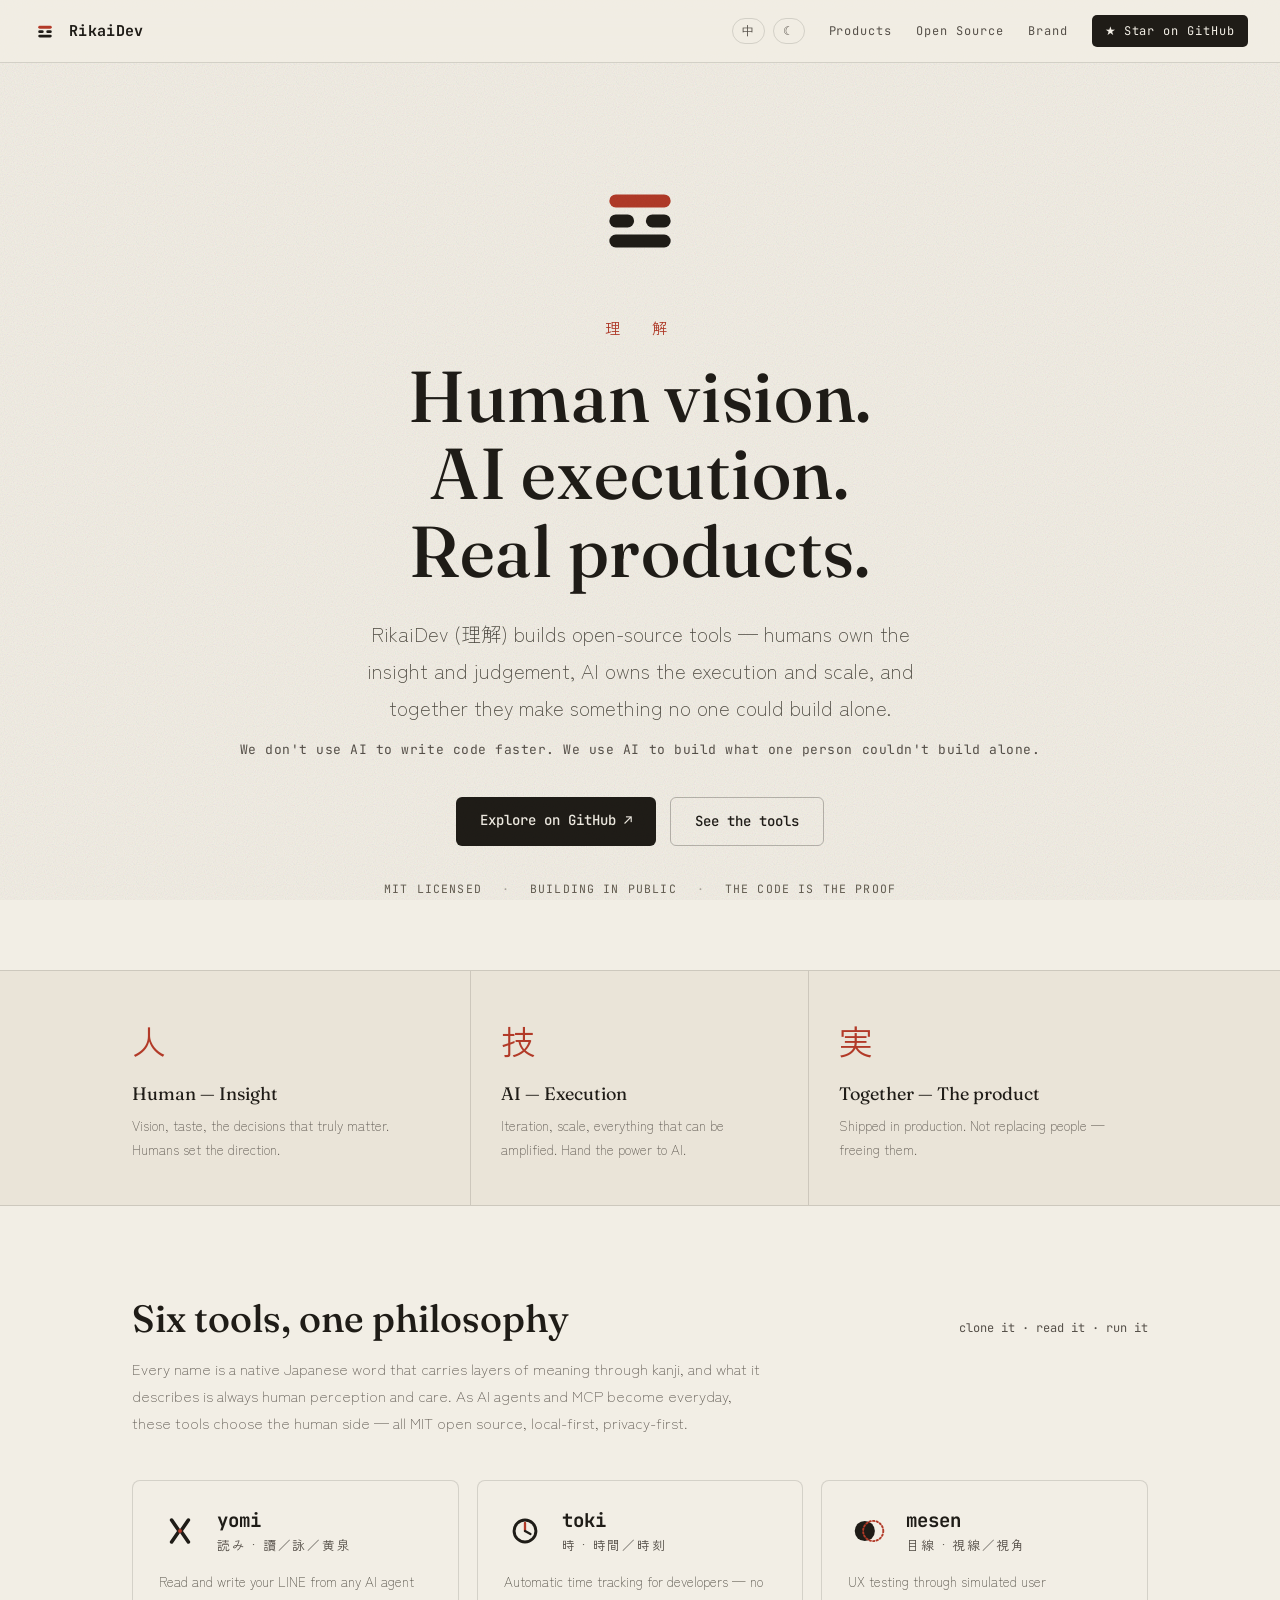
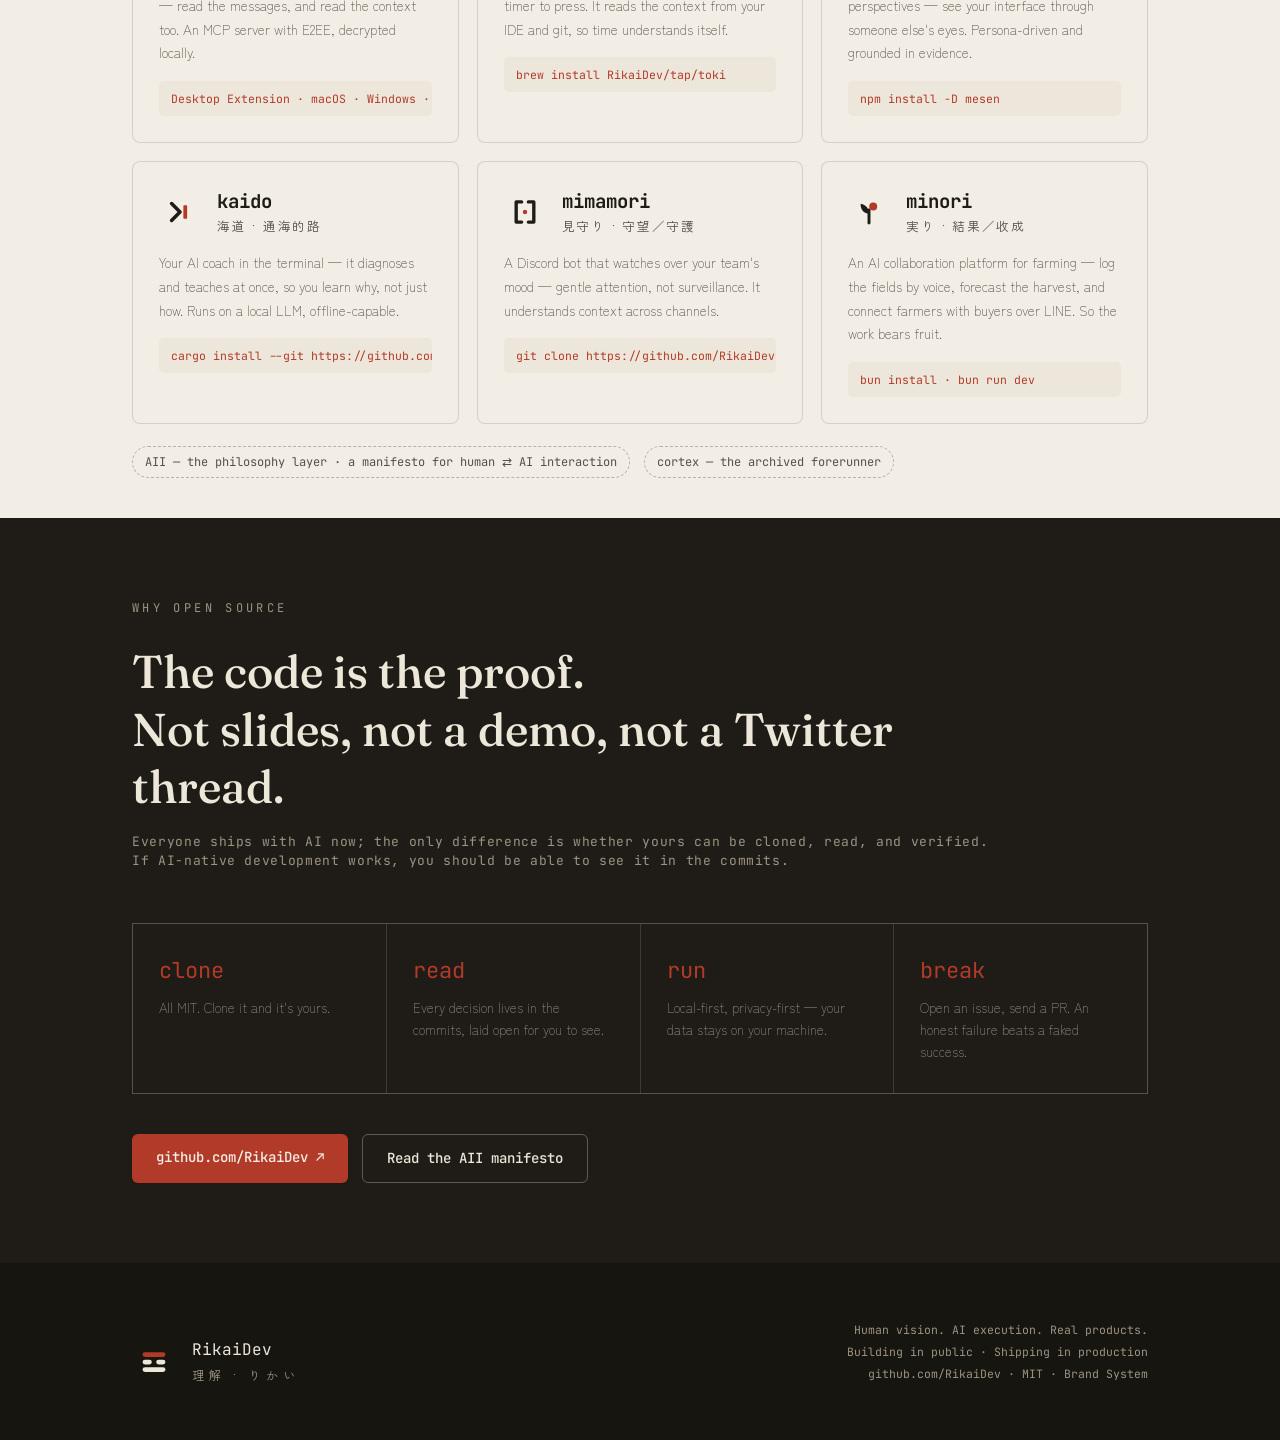
==== commit bf724567: "yomi: promote desktop extension and improve discovery" ====
--- a/index.html
+++ b/index.html
@@ -76,7 +76,7 @@
   <!-- fonts -->
   <link rel="preconnect" href="https://fonts.googleapis.com">
   <link rel="preconnect" href="https://fonts.gstatic.com" crossorigin>
-  <link href="https://fonts.googleapis.com/css2?family=Fraunces:opsz,wght@9..144,400..700&family=Zen+Kaku+Gothic+New:wght@400;500;700;900&family=JetBrains+Mono:wght@400;500;700&display=swap" rel="stylesheet">
+  <link href="https://fonts.googleapis.com/css2?family=Fraunces:opsz,wght@9..144,400..700&family=Zen+Kaku+Gothic+New:wght@400;500;700;900&family=Noto+Sans+TC:wght@400;500;700&family=JetBrains+Mono:wght@400;500;700&display=swap" rel="stylesheet">
   <link rel="stylesheet" href="/assets/app.css">
 
   <!-- no-flash theme restore -->
@@ -86,13 +86,13 @@
 
   <!-- ===== shared 離卦 mark library ===== -->
   <svg width="0" height="0" class="absolute" aria-hidden="true"><defs>
-    <symbol id="m-li" viewBox="0 0 100 100"><rect x="24" y="30" width="52" height="11" rx="5.5" fill="var(--color-accent,#B23A28)"/><rect x="24" y="47" width="21" height="11" rx="5.5" fill="var(--color-ink,#1F1C17)"/><rect x="55" y="47" width="21" height="11" rx="5.5" fill="var(--color-ink,#1F1C17)"/><rect x="24" y="64" width="52" height="11" rx="5.5" fill="var(--color-ink,#1F1C17)"/></symbol>
-    <symbol id="m-li-lite" viewBox="0 0 100 100"><rect x="24" y="30" width="52" height="11" rx="5.5" fill="var(--color-accent,#B23A28)"/><rect x="24" y="47" width="21" height="11" rx="5.5" fill="#EDE7DA"/><rect x="55" y="47" width="21" height="11" rx="5.5" fill="#EDE7DA"/><rect x="24" y="64" width="52" height="11" rx="5.5" fill="#EDE7DA"/></symbol>
-    <symbol id="m-yomi" viewBox="0 0 100 100"><path d="M30 24 L48 50 L30 76" fill="none" stroke="var(--color-ink,#1F1C17)" stroke-width="8.5" stroke-linecap="round" stroke-linejoin="round"/><path d="M70 24 L52 50 L70 76" fill="none" stroke="var(--color-ink,#1F1C17)" stroke-width="8.5" stroke-linecap="round" stroke-linejoin="round"/><circle cx="50" cy="50" r="4.6" fill="var(--color-accent,#B23A28)"/></symbol>
-    <symbol id="m-toki" viewBox="0 0 100 100"><circle cx="50" cy="50" r="26" fill="none" stroke="var(--color-ink,#1F1C17)" stroke-width="7" stroke-linecap="round"/><line x1="50" y1="50" x2="50" y2="31" stroke="var(--color-accent,#B23A28)" stroke-width="5.5" stroke-linecap="round"/><line x1="50" y1="50" x2="63" y2="57" stroke="var(--color-ink,#1F1C17)" stroke-width="5.5" stroke-linecap="round"/></symbol>
-    <symbol id="m-me" viewBox="0 0 100 100"><circle cx="40" cy="50" r="24" fill="var(--color-ink,#1F1C17)"/><circle cx="60" cy="50" r="24" fill="none" stroke="var(--color-accent,#B23A28)" stroke-width="4.5" stroke-dasharray="3.4 5.2" stroke-linecap="round"/></symbol>
-    <symbol id="m-mori" viewBox="0 0 100 100"><path d="M42 26 L29 26 L29 74 L42 74" fill="none" stroke="var(--color-ink,#1F1C17)" stroke-width="8" stroke-linecap="round" stroke-linejoin="round"/><path d="M58 26 L71 26 L71 74 L58 74" fill="none" stroke="var(--color-ink,#1F1C17)" stroke-width="8" stroke-linecap="round" stroke-linejoin="round"/><circle cx="50" cy="50" r="5.2" fill="var(--color-accent,#B23A28)"/></symbol>
-    <symbol id="m-minori" viewBox="0 0 100 100"><path d="M50 76 L50 45" fill="none" stroke="var(--color-ink,#1F1C17)" stroke-width="7" stroke-linecap="round"/><path d="M50 54 C50 37 37 31 30 31 C30 46 39 54 50 54 Z" fill="var(--color-ink,#1F1C17)"/><circle cx="60" cy="37" r="9.5" fill="var(--color-accent,#B23A28)"/></symbol>
+    <symbol id="m-li" viewBox="0 0 100 100"><rect x="24" y="30" width="52" height="11" rx="5.5" fill="var(--color-accent,#B23A28)" class="blink"/><rect x="24" y="47" width="21" height="11" rx="5.5" fill="var(--color-ink,#1F1C17)"/><rect x="55" y="47" width="21" height="11" rx="5.5" fill="var(--color-ink,#1F1C17)"/><rect x="24" y="64" width="52" height="11" rx="5.5" fill="var(--color-ink,#1F1C17)"/></symbol>
+    <symbol id="m-li-lite" viewBox="0 0 100 100"><rect x="24" y="30" width="52" height="11" rx="5.5" fill="var(--color-accent,#B23A28)" class="blink"/><rect x="24" y="47" width="21" height="11" rx="5.5" fill="#EDE7DA"/><rect x="55" y="47" width="21" height="11" rx="5.5" fill="#EDE7DA"/><rect x="24" y="64" width="52" height="11" rx="5.5" fill="#EDE7DA"/></symbol>
+    <symbol id="m-yomi" viewBox="0 0 100 100"><path d="M30 24 L48 50 L30 76" fill="none" stroke="var(--color-ink,#1F1C17)" stroke-width="8.5" stroke-linecap="round" stroke-linejoin="round"/><path d="M70 24 L52 50 L70 76" fill="none" stroke="var(--color-ink,#1F1C17)" stroke-width="8.5" stroke-linecap="round" stroke-linejoin="round"/><circle cx="50" cy="50" r="4.6" fill="var(--color-accent,#B23A28)" class="pulse"/></symbol>
+    <symbol id="m-toki" viewBox="0 0 100 100"><circle cx="50" cy="50" r="26" fill="none" stroke="var(--color-ink,#1F1C17)" stroke-width="7" stroke-linecap="round"/><line x1="50" y1="50" x2="50" y2="31" stroke="var(--color-accent,#B23A28)" stroke-width="5.5" stroke-linecap="round" class="pulse"/><line x1="50" y1="50" x2="63" y2="57" stroke="var(--color-ink,#1F1C17)" stroke-width="5.5" stroke-linecap="round"/></symbol>
+    <symbol id="m-me" viewBox="0 0 100 100"><circle cx="40" cy="50" r="24" fill="var(--color-ink,#1F1C17)"/><circle cx="60" cy="50" r="24" fill="none" stroke="var(--color-accent,#B23A28)" stroke-width="4.5" stroke-dasharray="3.4 5.2" stroke-linecap="round" class="pulse"/></symbol>
+    <symbol id="m-mori" viewBox="0 0 100 100"><path d="M42 26 L29 26 L29 74 L42 74" fill="none" stroke="var(--color-ink,#1F1C17)" stroke-width="8" stroke-linecap="round" stroke-linejoin="round"/><path d="M58 26 L71 26 L71 74 L58 74" fill="none" stroke="var(--color-ink,#1F1C17)" stroke-width="8" stroke-linecap="round" stroke-linejoin="round"/><circle cx="50" cy="50" r="5.2" fill="var(--color-accent,#B23A28)" class="pulse"/></symbol>
+    <symbol id="m-minori" viewBox="0 0 100 100"><path d="M50 76 L50 45" fill="none" stroke="var(--color-ink,#1F1C17)" stroke-width="7" stroke-linecap="round"/><path d="M50 54 C50 37 37 31 30 31 C30 46 39 54 50 54 Z" fill="var(--color-ink,#1F1C17)"/><circle cx="60" cy="37" r="9.5" fill="var(--color-accent,#B23A28)" class="pulse"/></symbol>
   </defs></svg>
 
   <div class="grain"></div>
@@ -197,7 +197,7 @@
         </div>
         <p data-t lang="en" class="font-sans font-light text-[13.5px] leading-[1.75] text-inksoft mb-4">Read and write your LINE from any AI agent — read the messages, and read the context too. An MCP server with E2EE, decrypted locally.</p>
         <p data-t lang="zh" class="font-sans font-light text-[13.5px] leading-[1.75] text-inksoft mb-4">從任何 AI agent 讀寫你的 LINE——讀訊息，也讀懂情境。E2EE 本機解密的 MCP server。</p>
-        <code class="block font-mono text-[11.5px] text-accent bg-codebg px-3 py-[9px] rounded-[5px] overflow-auto whitespace-nowrap">claude mcp add yomi -- bunx @rikaidev/yomi</code>
+        <code class="block font-mono text-[11.5px] text-accent bg-codebg px-3 py-[9px] rounded-[5px] overflow-auto whitespace-nowrap">Desktop Extension · macOS · Windows · Linux</code>
       </a>
 
       <a href="https://github.com/RikaiDev/toki" target="_blank" rel="noopener" class="group block bg-card border border-line rounded-[8px] p-[26px] hover:border-accent hover:-translate-y-0.5 transition-[border-color,transform] duration-200">
--- a/assets/app.css
+++ b/assets/app.css
@@ -1,2 +1,2 @@
 /*! tailwindcss v4.3.2 | MIT License | https://tailwindcss.com */
-@layer properties{@supports (((-webkit-hyphens:none)) and (not (margin-trim:inline))) or ((-moz-orient:inline) and (not (color:rgb(from red r g b)))){*,:before,:after,::backdrop{--tw-rotate-x:initial;--tw-rotate-y:initial;--tw-rotate-z:initial;--tw-skew-x:initial;--tw-skew-y:initial;--tw-space-y-reverse:0;--tw-divide-y-reverse:0;--tw-border-style:solid;--tw-leading:initial;--tw-font-weight:initial;--tw-tracking:initial;--tw-shadow:0 0 #0000;--tw-shadow-color:initial;--tw-shadow-alpha:100%;--tw-inset-shadow:0 0 #0000;--tw-inset-shadow-color:initial;--tw-inset-shadow-alpha:100%;--tw-ring-color:initial;--tw-ring-shadow:0 0 #0000;--tw-inset-ring-color:initial;--tw-inset-ring-shadow:0 0 #0000;--tw-ring-inset:initial;--tw-ring-offset-width:0px;--tw-ring-offset-color:#fff;--tw-ring-offset-shadow:0 0 #0000;--tw-blur:initial;--tw-brightness:initial;--tw-contrast:initial;--tw-grayscale:initial;--tw-hue-rotate:initial;--tw-invert:initial;--tw-opacity:initial;--tw-saturate:initial;--tw-sepia:initial;--tw-drop-shadow:initial;--tw-drop-shadow-color:initial;--tw-drop-shadow-alpha:100%;--tw-drop-shadow-size:initial;--tw-backdrop-blur:initial;--tw-backdrop-brightness:initial;--tw-backdrop-contrast:initial;--tw-backdrop-grayscale:initial;--tw-backdrop-hue-rotate:initial;--tw-backdrop-invert:initial;--tw-backdrop-opacity:initial;--tw-backdrop-saturate:initial;--tw-backdrop-sepia:initial;--tw-duration:initial;--tw-translate-x:0;--tw-translate-y:0;--tw-translate-z:0;--tw-divide-x-reverse:0}}}@layer theme{:root,:host{--font-sans:"Zen Kaku Gothic New", sans-serif;--font-serif:"Fraunces", "Zen Kaku Gothic New", sans-serif;--font-mono:"JetBrains Mono", monospace;--spacing:.25rem;--font-weight-light:300;--font-weight-medium:500;--font-weight-semibold:600;--font-weight-bold:700;--blur-md:12px;--default-transition-duration:.15s;--default-transition-timing-function:cubic-bezier(.4, 0, .2, 1);--default-font-family:var(--font-sans);--default-mono-font-family:var(--font-mono);--color-paper:#f2eee5;--color-paper2:#eae4d8;--color-card:#f2eee5;--color-ink:#1f1c17;--color-inksoft:#4a463d;--color-sub:#565049;--color-sub2:#635d51;--color-line:#1f1c1724;--color-linestrong:#1f1c1747;--color-codebg:#ede7db;--color-hi:#f4f0e7;--color-accent:#b23a28;--color-deep:#1f1c17;--color-deep2:#17150f;--color-ondark:#ede7da;--color-ondarksub:#9c9382;--font-mincho:"Zen Kaku Gothic New", sans-serif}}@layer base{*,:after,:before,::backdrop{box-sizing:border-box;border:0 solid;margin:0;padding:0}::file-selector-button{box-sizing:border-box;border:0 solid;margin:0;padding:0}html,:host{-webkit-text-size-adjust:100%;tab-size:4;line-height:1.5;font-family:var(--default-font-family,ui-sans-serif, system-ui, sans-serif, "Apple Color Emoji", "Segoe UI Emoji", "Segoe UI Symbol", "Noto Color Emoji");font-feature-settings:var(--default-font-feature-settings,normal);font-variation-settings:var(--default-font-variation-settings,normal);-webkit-tap-highlight-color:transparent}hr{height:0;color:inherit;border-top-width:1px}abbr:where([title]){-webkit-text-decoration:underline dotted;text-decoration:underline dotted}h1,h2,h3,h4,h5,h6{font-size:inherit;font-weight:inherit}a{color:inherit;-webkit-text-decoration:inherit;-webkit-text-decoration:inherit;-webkit-text-decoration:inherit;text-decoration:inherit}b,strong{font-weight:bolder}code,kbd,samp,pre{font-family:var(--default-mono-font-family,ui-monospace, SFMono-Regular, Menlo, Monaco, Consolas, "Liberation Mono", "Courier New", monospace);font-feature-settings:var(--default-mono-font-feature-settings,normal);font-variation-settings:var(--default-mono-font-variation-settings,normal);font-size:1em}small{font-size:80%}sub,sup{vertical-align:baseline;font-size:75%;line-height:0;position:relative}sub{bottom:-.25em}sup{top:-.5em}table{text-indent:0;border-color:inherit;border-collapse:collapse}:-moz-focusring{outline:auto}progress{vertical-align:baseline}summary{display:list-item}ol,ul,menu{list-style:none}img,svg,video,canvas,audio,iframe,embed,object{vertical-align:middle;display:block}img,video{max-width:100%;height:auto}button,input,select,optgroup,textarea{font:inherit;font-feature-settings:inherit;font-variation-settings:inherit;letter-spacing:inherit;color:inherit;opacity:1;background-color:#0000;border-radius:0}::file-selector-button{font:inherit;font-feature-settings:inherit;font-variation-settings:inherit;letter-spacing:inherit;color:inherit;opacity:1;background-color:#0000;border-radius:0}:where(select:is([multiple],[size])) optgroup{font-weight:bolder}:where(select:is([multiple],[size])) optgroup option{padding-inline-start:20px}::file-selector-button{margin-inline-end:4px}::placeholder{opacity:1}@supports (not ((-webkit-appearance:-apple-pay-button))) or (contain-intrinsic-size:1px){::placeholder{color:currentColor}@supports (color:color-mix(in lab, red, red)){::placeholder{color:color-mix(in oklab, currentcolor 50%, transparent)}}}textarea{resize:vertical}::-webkit-search-decoration{-webkit-appearance:none}::-webkit-date-and-time-value{min-height:1lh;text-align:inherit}::-webkit-datetime-edit{display:inline-flex}::-webkit-datetime-edit-fields-wrapper{padding:0}::-webkit-datetime-edit{padding-block:0}::-webkit-datetime-edit-year-field{padding-block:0}::-webkit-datetime-edit-month-field{padding-block:0}::-webkit-datetime-edit-day-field{padding-block:0}::-webkit-datetime-edit-hour-field{padding-block:0}::-webkit-datetime-edit-minute-field{padding-block:0}::-webkit-datetime-edit-second-field{padding-block:0}::-webkit-datetime-edit-millisecond-field{padding-block:0}::-webkit-datetime-edit-meridiem-field{padding-block:0}::-webkit-calendar-picker-indicator{line-height:1}:-moz-ui-invalid{box-shadow:none}button,input:where([type=button],[type=reset],[type=submit]){appearance:button}::file-selector-button{appearance:button}::-webkit-inner-spin-button{height:auto}::-webkit-outer-spin-button{height:auto}[hidden]:where(:not([hidden=until-found])){display:none!important}*{box-sizing:border-box}html{scroll-behavior:smooth}body{background:var(--color-paper);min-height:100vh;color:var(--color-ink);font-family:var(--font-sans);-webkit-font-smoothing:antialiased;transition:background .35s,color .35s;overflow-x:hidden}a{color:inherit;text-decoration:none}a:hover{color:var(--color-accent)}::selection{background:var(--color-accent);color:var(--color-hi)}}@layer components;@layer utilities{.absolute{position:absolute}.relative{position:relative}.static{position:static}.sticky{position:sticky}.inset-0{inset:0}.top-0{top:0}.bottom-2{bottom:calc(var(--spacing) * 2)}.left-2\.5{left:calc(var(--spacing) * 2.5)}.z-20{z-index:20}.z-30{z-index:30}.col-span-2{grid-column:span 2/span 2}.mx-auto{margin-inline:auto}.mt-1{margin-top:var(--spacing)}.mt-1\.5{margin-top:calc(var(--spacing) * 1.5)}.mt-8{margin-top:calc(var(--spacing) * 8)}.mt-10{margin-top:calc(var(--spacing) * 10)}.mt-12{margin-top:calc(var(--spacing) * 12)}.mt-14{margin-top:calc(var(--spacing) * 14)}.mt-16{margin-top:calc(var(--spacing) * 16)}.mt-20{margin-top:calc(var(--spacing) * 20)}.mt-\[14px\]{margin-top:14px}.mt-\[22px\]{margin-top:22px}.mt-\[34px\]{margin-top:34px}.mb-1{margin-bottom:var(--spacing)}.mb-1\.5{margin-bottom:calc(var(--spacing) * 1.5)}.mb-2{margin-bottom:calc(var(--spacing) * 2)}.mb-4{margin-bottom:calc(var(--spacing) * 4)}.mb-5{margin-bottom:calc(var(--spacing) * 5)}.mb-6{margin-bottom:calc(var(--spacing) * 6)}.mb-7{margin-bottom:calc(var(--spacing) * 7)}.mb-8{margin-bottom:calc(var(--spacing) * 8)}.mb-9{margin-bottom:calc(var(--spacing) * 9)}.mb-10{margin-bottom:calc(var(--spacing) * 10)}.mb-11{margin-bottom:calc(var(--spacing) * 11)}.mb-12{margin-bottom:calc(var(--spacing) * 12)}.mb-14{margin-bottom:calc(var(--spacing) * 14)}.mb-16{margin-bottom:calc(var(--spacing) * 16)}.mb-\[6px\]{margin-bottom:6px}.mb-\[10px\]{margin-bottom:10px}.mb-\[14px\]{margin-bottom:14px}.mb-\[18px\]{margin-bottom:18px}.mb-\[26px\]{margin-bottom:26px}.mb-\[38px\]{margin-bottom:38px}.mb-\[52px\]{margin-bottom:52px}.mb-\[72px\]{margin-bottom:72px}.ml-2{margin-left:calc(var(--spacing) * 2)}.block{display:block}.contents{display:contents}.flex{display:flex}.grid{display:grid}.hidden{display:none}.inline{display:inline}.inline-flex{display:inline-flex}.table{display:table}.aspect-\[1\.4\]{aspect-ratio:1.4}.aspect-square{aspect-ratio:1}.h-11{height:calc(var(--spacing) * 11)}.h-\[7px\]{height:7px}.h-\[11px\]{height:11px}.h-\[26px\]{height:26px}.h-\[34px\]{height:34px}.h-\[38px\]{height:38px}.h-\[52px\]{height:52px}.h-\[56px\]{height:56px}.h-\[58px\]{height:58px}.h-\[60px\]{height:60px}.h-\[62px\]{height:62px}.h-\[64px\]{height:64px}.h-\[72px\]{height:72px}.h-\[76px\]{height:76px}.h-\[88px\]{height:88px}.h-\[96px\]{height:96px}.h-\[150px\]{height:150px}.h-full{height:100%}.min-h-\[150px\]{min-height:150px}.min-h-\[200px\]{min-height:200px}.min-h-\[220px\]{min-height:220px}.w-11{width:calc(var(--spacing) * 11)}.w-\[7px\]{width:7px}.w-\[11px\]{width:11px}.w-\[26px\]{width:26px}.w-\[34px\]{width:34px}.w-\[38px\]{width:38px}.w-\[52px\]{width:52px}.w-\[56px\]{width:56px}.w-\[58px\]{width:58px}.w-\[62px\]{width:62px}.w-\[64px\]{width:64px}.w-\[72px\]{width:72px}.w-\[76px\]{width:76px}.w-\[88px\]{width:88px}.w-\[96px\]{width:96px}.w-\[150px\]{width:150px}.w-full{width:100%}.max-w-\[520px\]{max-width:520px}.max-w-\[560px\]{max-width:560px}.max-w-\[600px\]{max-width:600px}.max-w-\[640px\]{max-width:640px}.max-w-\[680px\]{max-width:680px}.max-w-\[760px\]{max-width:760px}.max-w-\[820px\]{max-width:820px}.max-w-\[900px\]{max-width:900px}.max-w-\[960px\]{max-width:960px}.max-w-\[1080px\]{max-width:1080px}.max-w-\[1120px\]{max-width:1120px}.max-w-\[1200px\]{max-width:1200px}.flex-1{flex:1}.shrink-0{flex-shrink:0}.rotate-2{rotate:2deg}.rotate-3{rotate:3deg}.rotate-45{rotate:45deg}.rotate-\[-1\.5deg\]{rotate:-1.5deg}.rotate-\[-1deg\]{rotate:-1deg}.rotate-\[-2deg\]{rotate:-2deg}.rotate-\[-3deg\]{rotate:-3deg}.rotate-\[-4deg\]{rotate:-4deg}.rotate-\[4deg\]{rotate:4deg}.transform{transform:var(--tw-rotate-x,) var(--tw-rotate-y,) var(--tw-rotate-z,) var(--tw-skew-x,) var(--tw-skew-y,)}.grid-cols-1{grid-template-columns:repeat(1,minmax(0,1fr))}.grid-cols-2{grid-template-columns:repeat(2,minmax(0,1fr))}.grid-cols-\[40px_1fr\]{grid-template-columns:40px 1fr}.grid-cols-\[76px_1fr\]{grid-template-columns:76px 1fr}.flex-col{flex-direction:column}.flex-wrap{flex-wrap:wrap}.items-baseline{align-items:baseline}.items-center{align-items:center}.items-end{align-items:flex-end}.items-start{align-items:flex-start}.items-stretch{align-items:stretch}.justify-between{justify-content:space-between}.justify-center{justify-content:center}.gap-1\.5{gap:calc(var(--spacing) * 1.5)}.gap-2{gap:calc(var(--spacing) * 2)}.gap-2\.5{gap:calc(var(--spacing) * 2.5)}.gap-3{gap:calc(var(--spacing) * 3)}.gap-4{gap:calc(var(--spacing) * 4)}.gap-5{gap:calc(var(--spacing) * 5)}.gap-6{gap:calc(var(--spacing) * 6)}.gap-7{gap:calc(var(--spacing) * 7)}.gap-8{gap:calc(var(--spacing) * 8)}.gap-10{gap:calc(var(--spacing) * 10)}.gap-11{gap:calc(var(--spacing) * 11)}.gap-12{gap:calc(var(--spacing) * 12)}.gap-\[7px\]{gap:7px}.gap-\[11px\]{gap:11px}.gap-\[14px\]{gap:14px}.gap-\[18px\]{gap:18px}.gap-\[22px\]{gap:22px}.gap-\[26px\]{gap:26px}.gap-px{gap:1px}:where(.space-y-1>:not(:last-child)){--tw-space-y-reverse:0;margin-block-start:calc(var(--spacing) * var(--tw-space-y-reverse));margin-block-end:calc(var(--spacing) * calc(1 - var(--tw-space-y-reverse)))}.gap-x-14{column-gap:calc(var(--spacing) * 14)}.gap-y-12{row-gap:calc(var(--spacing) * 12)}:where(.divide-y>:not(:last-child)){--tw-divide-y-reverse:0;border-bottom-style:var(--tw-border-style);border-top-style:var(--tw-border-style);border-top-width:calc(1px * var(--tw-divide-y-reverse));border-bottom-width:calc(1px * calc(1 - var(--tw-divide-y-reverse)))}:where(.divide-line>:not(:last-child)){border-color:var(--color-line)}.overflow-auto{overflow:auto}.overflow-hidden{overflow:hidden}.rounded{border-radius:.25rem}.rounded-\[4px\]{border-radius:4px}.rounded-\[5px\]{border-radius:5px}.rounded-\[6px\]{border-radius:6px}.rounded-\[7px\]{border-radius:7px}.rounded-\[8px\]{border-radius:8px}.rounded-\[10px\]{border-radius:10px}.rounded-\[12px\]{border-radius:12px}.rounded-full{border-radius:3.40282e38px}.border{border-style:var(--tw-border-style);border-width:1px}.border-y{border-block-style:var(--tw-border-style);border-block-width:1px}.border-t{border-top-style:var(--tw-border-style);border-top-width:1px}.border-r{border-right-style:var(--tw-border-style);border-right-width:1px}.border-b{border-bottom-style:var(--tw-border-style);border-bottom-width:1px}.border-dashed{--tw-border-style:dashed;border-style:dashed}.border-\[rgba\(237\,231\,218\,0\.3\)\]{border-color:#ede7da4d}.border-\[rgba\(237\,231\,218\,0\.14\)\]{border-color:#ede7da24}.border-accent{border-color:var(--color-accent)}.border-line{border-color:var(--color-line)}.border-linestrong{border-color:var(--color-linestrong)}.bg-\[rgba\(237\,231\,218\,0\.14\)\]{background-color:#ede7da24}.bg-accent{background-color:var(--color-accent)}.bg-card{background-color:var(--color-card)}.bg-codebg{background-color:var(--color-codebg)}.bg-deep{background-color:var(--color-deep)}.bg-deep2{background-color:var(--color-deep2)}.bg-ink{background-color:var(--color-ink)}.bg-line{background-color:var(--color-line)}.bg-paper{background-color:var(--color-paper)}.bg-paper2{background-color:var(--color-paper2)}.p-6{padding:calc(var(--spacing) * 6)}.p-7{padding:calc(var(--spacing) * 7)}.p-8{padding:calc(var(--spacing) * 8)}.p-9{padding:calc(var(--spacing) * 9)}.p-10{padding:calc(var(--spacing) * 10)}.p-\[22px\]{padding:22px}.p-\[26px\]{padding:26px}.p-\[34px\]{padding:34px}.px-2\.5{padding-inline:calc(var(--spacing) * 2.5)}.px-3{padding-inline:calc(var(--spacing) * 3)}.px-3\.5{padding-inline:calc(var(--spacing) * 3.5)}.px-4{padding-inline:calc(var(--spacing) * 4)}.px-6{padding-inline:calc(var(--spacing) * 6)}.px-8{padding-inline:calc(var(--spacing) * 8)}.px-\[13px\]{padding-inline:13px}.px-\[14px\]{padding-inline:14px}.px-\[18px\]{padding-inline:18px}.px-\[26px\]{padding-inline:26px}.py-1\.5{padding-block:calc(var(--spacing) * 1.5)}.py-2{padding-block:calc(var(--spacing) * 2)}.py-3{padding-block:calc(var(--spacing) * 3)}.py-7{padding-block:calc(var(--spacing) * 7)}.py-10{padding-block:calc(var(--spacing) * 10)}.py-11{padding-block:calc(var(--spacing) * 11)}.py-14{padding-block:calc(var(--spacing) * 14)}.py-16{padding-block:calc(var(--spacing) * 16)}.py-20{padding-block:calc(var(--spacing) * 20)}.py-24{padding-block:calc(var(--spacing) * 24)}.py-\[5px\]{padding-block:5px}.py-\[6px\]{padding-block:6px}.py-\[7px\]{padding-block:7px}.py-\[9px\]{padding-block:9px}.py-\[13px\]{padding-block:13px}.py-\[14px\]{padding-block:14px}.py-\[15px\]{padding-block:15px}.py-\[18px\]{padding-block:18px}.py-\[30px\]{padding-block:30px}.py-\[34px\]{padding-block:34px}.py-\[38px\]{padding-block:38px}.pt-1\.5{padding-top:calc(var(--spacing) * 1.5)}.pt-14{padding-top:calc(var(--spacing) * 14)}.pt-20{padding-top:calc(var(--spacing) * 20)}.pt-\[22px\]{padding-top:22px}.pt-\[84px\]{padding-top:84px}.pt-\[90px\]{padding-top:90px}.pb-10{padding-bottom:calc(var(--spacing) * 10)}.pb-14{padding-bottom:calc(var(--spacing) * 14)}.pb-\[70px\]{padding-bottom:70px}.pb-\[72px\]{padding-bottom:72px}.pb-\[100px\]{padding-bottom:100px}.text-center{text-align:center}.text-left{text-align:left}.font-mincho{font-family:var(--font-mincho)}.font-mono{font-family:var(--font-mono)}.font-sans{font-family:var(--font-sans)}.font-serif{font-family:var(--font-serif)}.text-\[9\.5px\]{font-size:9.5px}.text-\[10px\]{font-size:10px}.text-\[11\.5px\]{font-size:11.5px}.text-\[11px\]{font-size:11px}.text-\[12\.5px\]{font-size:12.5px}.text-\[12px\]{font-size:12px}.text-\[13\.5px\]{font-size:13.5px}.text-\[13px\]{font-size:13px}.text-\[14\.5px\]{font-size:14.5px}.text-\[14px\]{font-size:14px}.text-\[15px\]{font-size:15px}.text-\[16px\]{font-size:16px}.text-\[17px\]{font-size:17px}.text-\[18px\]{font-size:18px}.text-\[19px\]{font-size:19px}.text-\[20px\]{font-size:20px}.text-\[21px\]{font-size:21px}.text-\[22px\]{font-size:22px}.text-\[23px\]{font-size:23px}.text-\[24px\]{font-size:24px}.text-\[26px\]{font-size:26px}.text-\[28px\]{font-size:28px}.text-\[30px\]{font-size:30px}.text-\[32px\]{font-size:32px}.text-\[34px\]{font-size:34px}.text-\[40px\]{font-size:40px}.text-\[64px\]{font-size:64px}.text-\[72px\]{font-size:72px}.text-\[clamp\(16px\,1\.9vw\,20px\)\]{font-size:clamp(16px,1.9vw,20px)}.text-\[clamp\(16px\,2\.2vw\,20px\)\]{font-size:clamp(16px,2.2vw,20px)}.text-\[clamp\(26px\,3\.4vw\,38px\)\]{font-size:clamp(26px,3.4vw,38px)}.text-\[clamp\(26px\,3vw\,38px\)\]{font-size:clamp(26px,3vw,38px)}.text-\[clamp\(28px\,4\.4vw\,52px\)\]{font-size:clamp(28px,4.4vw,52px)}.text-\[clamp\(28px\,4vw\,46px\)\]{font-size:clamp(28px,4vw,46px)}.text-\[clamp\(28px\,4vw\,48px\)\]{font-size:clamp(28px,4vw,48px)}.text-\[clamp\(30px\,4\.4vw\,56px\)\]{font-size:clamp(30px,4.4vw,56px)}.text-\[clamp\(36px\,6\.5vw\,80px\)\]{font-size:clamp(36px,6.5vw,80px)}.text-\[clamp\(38px\,6vw\,72px\)\]{font-size:clamp(38px,6vw,72px)}.text-\[clamp\(44px\,7vw\,88px\)\]{font-size:clamp(44px,7vw,88px)}.text-\[clamp\(44px\,7vw\,92px\)\]{font-size:clamp(44px,7vw,92px)}.leading-\[0\.98\]{--tw-leading:.98;line-height:.98}.leading-\[1\.02\]{--tw-leading:1.02;line-height:1.02}.leading-\[1\.2\]{--tw-leading:1.2;line-height:1.2}.leading-\[1\.3\]{--tw-leading:1.3;line-height:1.3}.leading-\[1\.7\]{--tw-leading:1.7;line-height:1.7}.leading-\[1\.08\]{--tw-leading:1.08;line-height:1.08}.leading-\[1\.8\]{--tw-leading:1.8;line-height:1.8}.leading-\[1\.9\]{--tw-leading:1.9;line-height:1.9}.leading-\[1\.15\]{--tw-leading:1.15;line-height:1.15}.leading-\[1\.22\]{--tw-leading:1.22;line-height:1.22}.leading-\[1\.25\]{--tw-leading:1.25;line-height:1.25}.leading-\[1\.28\]{--tw-leading:1.28;line-height:1.28}.leading-\[1\.75\]{--tw-leading:1.75;line-height:1.75}.leading-\[1\.85\]{--tw-leading:1.85;line-height:1.85}.leading-\[1\.95\]{--tw-leading:1.95;line-height:1.95}.leading-\[2\]{--tw-leading:2;line-height:2}.leading-none{--tw-leading:1;line-height:1}.font-bold{--tw-font-weight:var(--font-weight-bold);font-weight:var(--font-weight-bold)}.font-light{--tw-font-weight:var(--font-weight-light);font-weight:var(--font-weight-light)}.font-medium{--tw-font-weight:var(--font-weight-medium);font-weight:var(--font-weight-medium)}.font-semibold{--tw-font-weight:var(--font-weight-semibold);font-weight:var(--font-weight-semibold)}.tracking-\[-0\.01em\]{--tw-tracking:-.01em;letter-spacing:-.01em}.tracking-\[0\.01em\]{--tw-tracking:.01em;letter-spacing:.01em}.tracking-\[0\.1em\]{--tw-tracking:.1em;letter-spacing:.1em}.tracking-\[0\.02em\]{--tw-tracking:.02em;letter-spacing:.02em}.tracking-\[0\.2em\]{--tw-tracking:.2em;letter-spacing:.2em}.tracking-\[0\.3em\]{--tw-tracking:.3em;letter-spacing:.3em}.tracking-\[0\.04em\]{--tw-tracking:.04em;letter-spacing:.04em}.tracking-\[0\.4em\]{--tw-tracking:.4em;letter-spacing:.4em}.tracking-\[0\.05em\]{--tw-tracking:.05em;letter-spacing:.05em}.tracking-\[0\.5em\]{--tw-tracking:.5em;letter-spacing:.5em}.tracking-\[0\.06em\]{--tw-tracking:.06em;letter-spacing:.06em}.tracking-\[0\.08em\]{--tw-tracking:.08em;letter-spacing:.08em}.tracking-\[0\.12em\]{--tw-tracking:.12em;letter-spacing:.12em}.tracking-\[0\.14em\]{--tw-tracking:.14em;letter-spacing:.14em}.tracking-\[0\.16em\]{--tw-tracking:.16em;letter-spacing:.16em}.tracking-\[0\.28em\]{--tw-tracking:.28em;letter-spacing:.28em}.tracking-\[0\.42em\]{--tw-tracking:.42em;letter-spacing:.42em}.tracking-\[0\.55em\]{--tw-tracking:.55em;letter-spacing:.55em}.break-words{overflow-wrap:break-word}.whitespace-nowrap{white-space:nowrap}.text-accent{color:var(--color-accent)}.text-hi{color:var(--color-hi)}.text-ink{color:var(--color-ink)}.text-inksoft{color:var(--color-inksoft)}.text-linestrong{color:var(--color-linestrong)}.text-ondark{color:var(--color-ondark)}.text-ondarksub{color:var(--color-ondarksub)}.text-paper{color:var(--color-paper)}.text-sub{color:var(--color-sub)}.text-sub2{color:var(--color-sub2)}.lowercase{text-transform:lowercase}.uppercase{text-transform:uppercase}.antialiased{-webkit-font-smoothing:antialiased;-moz-osx-font-smoothing:grayscale}.opacity-50{opacity:.5}.shadow{--tw-shadow:0 1px 3px 0 var(--tw-shadow-color,#0000001a), 0 1px 2px -1px var(--tw-shadow-color,#0000001a);box-shadow:var(--tw-inset-shadow), var(--tw-inset-ring-shadow), var(--tw-ring-offset-shadow), var(--tw-ring-shadow), var(--tw-shadow)}.shadow-\[0_1px_0_rgba\(31\,28\,23\,0\.12\)\]{--tw-shadow:0 1px 0 var(--tw-shadow-color,#1f1c171f);box-shadow:var(--tw-inset-shadow), var(--tw-inset-ring-shadow), var(--tw-ring-offset-shadow), var(--tw-ring-shadow), var(--tw-shadow)}.shadow-\[0_2px_0_rgba\(31\,28\,23\,0\.12\)\]{--tw-shadow:0 2px 0 var(--tw-shadow-color,#1f1c171f);box-shadow:var(--tw-inset-shadow), var(--tw-inset-ring-shadow), var(--tw-ring-offset-shadow), var(--tw-ring-shadow), var(--tw-shadow)}.shadow-\[0_6px_12px_rgba\(178\,58\,40\,0\.6\)\]{--tw-shadow:0 6px 12px var(--tw-shadow-color,#b23a2899);box-shadow:var(--tw-inset-shadow), var(--tw-inset-ring-shadow), var(--tw-ring-offset-shadow), var(--tw-ring-shadow), var(--tw-shadow)}.shadow-\[inset_0_0_0_1\.5px_rgba\(244\,240\,231\,0\.9\)\]{--tw-shadow:inset 0 0 0 1.5px var(--tw-shadow-color,#f4f0e7e6);box-shadow:var(--tw-inset-shadow), var(--tw-inset-ring-shadow), var(--tw-ring-offset-shadow), var(--tw-ring-shadow), var(--tw-shadow)}.shadow-\[inset_0_0_0_1\.5px_rgba\(244\,240\,231\,0\.85\)\]{--tw-shadow:inset 0 0 0 1.5px var(--tw-shadow-color,#f4f0e7d9);box-shadow:var(--tw-inset-shadow), var(--tw-inset-ring-shadow), var(--tw-ring-offset-shadow), var(--tw-ring-shadow), var(--tw-shadow)}.shadow-\[inset_0_0_0_2\.5px_rgba\(244\,240\,231\,0\.9\)\]{--tw-shadow:inset 0 0 0 2.5px var(--tw-shadow-color,#f4f0e7e6);box-shadow:var(--tw-inset-shadow), var(--tw-inset-ring-shadow), var(--tw-ring-offset-shadow), var(--tw-ring-shadow), var(--tw-shadow)}.shadow-\[inset_0_0_0_2px_rgba\(31\,28\,23\,0\.35\)\]{--tw-shadow:inset 0 0 0 2px var(--tw-shadow-color,#1f1c1759);box-shadow:var(--tw-inset-shadow), var(--tw-inset-ring-shadow), var(--tw-ring-offset-shadow), var(--tw-ring-shadow), var(--tw-shadow)}.shadow-\[inset_0_0_0_2px_rgba\(244\,240\,231\,0\.4\)\]{--tw-shadow:inset 0 0 0 2px var(--tw-shadow-color,#f4f0e766);box-shadow:var(--tw-inset-shadow), var(--tw-inset-ring-shadow), var(--tw-ring-offset-shadow), var(--tw-ring-shadow), var(--tw-shadow)}.shadow-\[inset_0_0_0_2px_rgba\(244\,240\,231\,0\.9\)\]{--tw-shadow:inset 0 0 0 2px var(--tw-shadow-color,#f4f0e7e6);box-shadow:var(--tw-inset-shadow), var(--tw-inset-ring-shadow), var(--tw-ring-offset-shadow), var(--tw-ring-shadow), var(--tw-shadow)}.shadow-\[inset_0_0_0_2px_var\(--color-ink\,\#1F1C17\)\]{--tw-shadow:inset 0 0 0 2px var(--tw-shadow-color,var(--color-ink,#1f1c17));box-shadow:var(--tw-inset-shadow), var(--tw-inset-ring-shadow), var(--tw-ring-offset-shadow), var(--tw-ring-shadow), var(--tw-shadow)}.shadow-\[inset_0_0_0_3px_rgba\(244\,240\,231\,0\.92\)\,0_2px_0_rgba\(31\,28\,23\,0\.16\)\]{--tw-shadow:inset 0 0 0 3px var(--tw-shadow-color,#f4f0e7eb), 0 2px 0 var(--tw-shadow-color,#1f1c1729);box-shadow:var(--tw-inset-shadow), var(--tw-inset-ring-shadow), var(--tw-ring-offset-shadow), var(--tw-ring-shadow), var(--tw-shadow)}.filter{filter:var(--tw-blur,) var(--tw-brightness,) var(--tw-contrast,) var(--tw-grayscale,) var(--tw-hue-rotate,) var(--tw-invert,) var(--tw-saturate,) var(--tw-sepia,) var(--tw-drop-shadow,)}.backdrop-blur-md{--tw-backdrop-blur:blur(var(--blur-md));-webkit-backdrop-filter:var(--tw-backdrop-blur,) var(--tw-backdrop-brightness,) var(--tw-backdrop-contrast,) var(--tw-backdrop-grayscale,) var(--tw-backdrop-hue-rotate,) var(--tw-backdrop-invert,) var(--tw-backdrop-opacity,) var(--tw-backdrop-saturate,) var(--tw-backdrop-sepia,);backdrop-filter:var(--tw-backdrop-blur,) var(--tw-backdrop-brightness,) var(--tw-backdrop-contrast,) var(--tw-backdrop-grayscale,) var(--tw-backdrop-hue-rotate,) var(--tw-backdrop-invert,) var(--tw-backdrop-opacity,) var(--tw-backdrop-saturate,) var(--tw-backdrop-sepia,)}.backdrop-filter{-webkit-backdrop-filter:var(--tw-backdrop-blur,) var(--tw-backdrop-brightness,) var(--tw-backdrop-contrast,) var(--tw-backdrop-grayscale,) var(--tw-backdrop-hue-rotate,) var(--tw-backdrop-invert,) var(--tw-backdrop-opacity,) var(--tw-backdrop-saturate,) var(--tw-backdrop-sepia,);backdrop-filter:var(--tw-backdrop-blur,) var(--tw-backdrop-brightness,) var(--tw-backdrop-contrast,) var(--tw-backdrop-grayscale,) var(--tw-backdrop-hue-rotate,) var(--tw-backdrop-invert,) var(--tw-backdrop-opacity,) var(--tw-backdrop-saturate,) var(--tw-backdrop-sepia,)}.transition-\[border-color\,transform\]{transition-property:border-color,transform;transition-timing-function:var(--tw-ease,var(--default-transition-timing-function));transition-duration:var(--tw-duration,var(--default-transition-duration))}.transition-colors{transition-property:color,background-color,border-color,outline-color,text-decoration-color,fill,stroke,--tw-gradient-from,--tw-gradient-via,--tw-gradient-to;transition-timing-function:var(--tw-ease,var(--default-transition-timing-function));transition-duration:var(--tw-duration,var(--default-transition-duration))}.transition-opacity{transition-property:opacity;transition-timing-function:var(--tw-ease,var(--default-transition-timing-function));transition-duration:var(--tw-duration,var(--default-transition-duration))}.duration-200{--tw-duration:.2s;transition-duration:.2s}.select-none{-webkit-user-select:none;user-select:none}@media (hover:hover){.hover\:-translate-y-0\.5:hover{--tw-translate-y:calc(var(--spacing) * -.5);translate:var(--tw-translate-x) var(--tw-translate-y)}.hover\:border-accent:hover{border-color:var(--color-accent)}.hover\:text-accent:hover{color:var(--color-accent)}.hover\:text-ink:hover{color:var(--color-ink)}.hover\:opacity-90:hover{opacity:.9}}@media (min-width:400px){.xs\:hidden{display:none}.xs\:inline{display:inline}}@media (min-width:40rem){.sm\:col-span-1{grid-column:span 1/span 1}.sm\:inline{display:inline}.sm\:grid-cols-2{grid-template-columns:repeat(2,minmax(0,1fr))}.sm\:grid-cols-3{grid-template-columns:repeat(3,minmax(0,1fr))}.sm\:grid-cols-\[104px_200px_1fr\]{grid-template-columns:104px 200px 1fr}.sm\:gap-5{gap:calc(var(--spacing) * 5)}.sm\:gap-6{gap:calc(var(--spacing) * 6)}.sm\:gap-7{gap:calc(var(--spacing) * 7)}.sm\:text-right{text-align:right}}@media (min-width:48rem){.md\:col-span-2{grid-column:span 2/span 2}.md\:mb-16{margin-bottom:calc(var(--spacing) * 16)}.md\:flex{display:flex}.md\:inline{display:inline}.md\:h-\[190px\]{height:190px}.md\:w-\[190px\]{width:190px}.md\:grid-cols-2{grid-template-columns:repeat(2,minmax(0,1fr))}.md\:grid-cols-3{grid-template-columns:repeat(3,minmax(0,1fr))}.md\:grid-cols-4{grid-template-columns:repeat(4,minmax(0,1fr))}.md\:grid-cols-\[200px_1fr\]{grid-template-columns:200px 1fr}.md\:grid-cols-\[260px_1fr\]{grid-template-columns:260px 1fr}.md\:grid-cols-\[auto_1fr\]{grid-template-columns:auto 1fr}.md\:items-baseline{align-items:baseline}.md\:items-center{align-items:center}.md\:gap-8{gap:calc(var(--spacing) * 8)}.md\:gap-9{gap:calc(var(--spacing) * 9)}.md\:gap-14{gap:calc(var(--spacing) * 14)}:where(.md\:divide-x>:not(:last-child)){--tw-divide-x-reverse:0;border-inline-style:var(--tw-border-style);border-inline-start-width:calc(1px * var(--tw-divide-x-reverse));border-inline-end-width:calc(1px * calc(1 - var(--tw-divide-x-reverse)))}:where(.md\:divide-y-0>:not(:last-child)){--tw-divide-y-reverse:0;border-bottom-style:var(--tw-border-style);border-top-style:var(--tw-border-style);border-top-width:calc(0px * var(--tw-divide-y-reverse));border-bottom-width:calc(0px * calc(1 - var(--tw-divide-y-reverse)))}.md\:p-9{padding:calc(var(--spacing) * 9)}.md\:p-10{padding:calc(var(--spacing) * 10)}.md\:px-8{padding-inline:calc(var(--spacing) * 8)}.md\:px-9{padding-inline:calc(var(--spacing) * 9)}.md\:px-10{padding-inline:calc(var(--spacing) * 10)}.md\:px-12{padding-inline:calc(var(--spacing) * 12)}.md\:px-\[30px\]{padding-inline:30px}.md\:py-32{padding-block:calc(var(--spacing) * 32)}.md\:py-\[104px\]{padding-block:104px}.md\:py-\[120px\]{padding-block:120px}.md\:pt-20{padding-top:calc(var(--spacing) * 20)}.md\:pt-24{padding-top:calc(var(--spacing) * 24)}.md\:pt-\[120px\]{padding-top:120px}.md\:pr-8{padding-right:calc(var(--spacing) * 8)}.md\:pr-\[30px\]{padding-right:30px}.md\:pl-8{padding-left:calc(var(--spacing) * 8)}.md\:pl-\[30px\]{padding-left:30px}.md\:text-\[19px\]{font-size:19px}.md\:text-\[40px\]{font-size:40px}}@media (min-width:64rem){.lg\:grid-cols-3{grid-template-columns:repeat(3,minmax(0,1fr))}.lg\:grid-cols-4{grid-template-columns:repeat(4,minmax(0,1fr))}.lg\:grid-cols-5{grid-template-columns:repeat(5,minmax(0,1fr))}.lg\:grid-cols-\[1\.05fr_0\.95fr\]{grid-template-columns:1.05fr .95fr}.lg\:gap-14{gap:calc(var(--spacing) * 14)}}}:root[data-theme=sumi]{--color-paper:#17150f;--color-paper2:#211d16;--color-card:#211d16;--color-ink:#ede7da;--color-inksoft:#c9c2b2;--color-sub:#a79e8c;--color-sub2:#948c79;--color-line:#ede7da29;--color-linestrong:#ede7da4d;--color-codebg:#211d16}*{scrollbar-width:thin;scrollbar-color:#1f1c1752 transparent}@supports (color:color-mix(in lab, red, red)){*{scrollbar-color:color-mix(in srgb, var(--color-ink) 32%, transparent) transparent}}::-webkit-scrollbar{width:8px;height:8px}::-webkit-scrollbar-track{background:0 0}::-webkit-scrollbar-thumb{background:#1f1c1747}@supports (color:color-mix(in lab, red, red)){::-webkit-scrollbar-thumb{background:color-mix(in srgb, var(--color-ink) 28%, transparent)}}::-webkit-scrollbar-thumb{background-clip:padding-box;border:2px solid #0000;border-radius:999px}::-webkit-scrollbar-thumb:hover{background:var(--color-accent);background-clip:padding-box}.rk-xscroll{scrollbar-gutter:stable;overflow-x:auto}@keyframes blink{0%,45%{opacity:1}55%,to{opacity:.14}}@keyframes riselite{0%{opacity:0;transform:translateY(8px)}to{opacity:1;transform:none}}@keyframes pulse{50%{opacity:.5}}.blink{animation:1.15s step-end infinite blink}.pulse{transform-origin:50%;animation:2.4s ease-in-out infinite pulse}[data-reveal]{opacity:0;transition:opacity .7s,transform .7s cubic-bezier(.2,.7,.2,1);transform:translateY(14px)}[data-reveal].is-in{opacity:1;transform:none}@media (prefers-reduced-motion:reduce){[data-reveal]{opacity:1;transition:none;transform:none}}.mark{display:block;overflow:visible}.rk-marquee{-webkit-user-select:none;user-select:none;display:flex;overflow:hidden}.rk-marquee__track{white-space:nowrap;flex-shrink:0;gap:0;animation:32s linear infinite rk-marquee;display:flex}.rk-marquee:hover .rk-marquee__track{animation-play-state:paused}@keyframes rk-marquee{0%{transform:translate(0)}to{transform:translate(-100%)}}@media (prefers-reduced-motion:reduce){.rk-marquee__track{animation:none}}.grain{z-index:9;pointer-events:none;opacity:.5;mix-blend-mode:multiply;background-image:url("data:image/svg+xml;utf8,<svg xmlns=%22http://www.w3.org/2000/svg%22 width=%22160%22 height=%22160%22><filter id=%22n%22><feTurbulence type=%22fractalNoise%22 baseFrequency=%220.9%22 numOctaves=%222%22 stitchTiles=%22stitch%22/></filter><rect width=%22100%25%22 height=%22100%25%22 filter=%22url(%23n)%22 opacity=%220.35%22/></svg>");position:fixed;inset:0}:root[data-grain=off] .grain{display:none}:root[data-theme=sumi] .grain{mix-blend-mode:screen;opacity:.35}:root:not([data-lang=zh]) [data-t][lang=zh],:root[data-lang=zh] [data-t][lang=en]{display:none!important}:root[data-lang=zh] h1{letter-spacing:.01em;line-height:1.18}:root[data-lang=zh] h2{letter-spacing:.01em;line-height:1.32}:root[data-lang=zh] h3{line-height:1.4}.rk-controls{align-items:center;gap:8px;display:inline-flex}.rk-ctrl{font-family:var(--font-mono);border:1px solid var(--color-line);min-width:30px;color:var(--color-sub);cursor:pointer;background:0 0;border-radius:999px;padding:6px 9px;font-size:12px;line-height:1;transition:color .2s,border-color .2s}.rk-ctrl:hover{color:var(--color-ink);border-color:var(--color-accent)}@property --tw-rotate-x{syntax:"*";inherits:false}@property --tw-rotate-y{syntax:"*";inherits:false}@property --tw-rotate-z{syntax:"*";inherits:false}@property --tw-skew-x{syntax:"*";inherits:false}@property --tw-skew-y{syntax:"*";inherits:false}@property --tw-space-y-reverse{syntax:"*";inherits:false;initial-value:0}@property --tw-divide-y-reverse{syntax:"*";inherits:false;initial-value:0}@property --tw-border-style{syntax:"*";inherits:false;initial-value:solid}@property --tw-leading{syntax:"*";inherits:false}@property --tw-font-weight{syntax:"*";inherits:false}@property --tw-tracking{syntax:"*";inherits:false}@property --tw-shadow{syntax:"*";inherits:false;initial-value:0 0 #0000}@property --tw-shadow-color{syntax:"*";inherits:false}@property --tw-shadow-alpha{syntax:"<percentage>";inherits:false;initial-value:100%}@property --tw-inset-shadow{syntax:"*";inherits:false;initial-value:0 0 #0000}@property --tw-inset-shadow-color{syntax:"*";inherits:false}@property --tw-inset-shadow-alpha{syntax:"<percentage>";inherits:false;initial-value:100%}@property --tw-ring-color{syntax:"*";inherits:false}@property --tw-ring-shadow{syntax:"*";inherits:false;initial-value:0 0 #0000}@property --tw-inset-ring-color{syntax:"*";inherits:false}@property --tw-inset-ring-shadow{syntax:"*";inherits:false;initial-value:0 0 #0000}@property --tw-ring-inset{syntax:"*";inherits:false}@property --tw-ring-offset-width{syntax:"<length>";inherits:false;initial-value:0}@property --tw-ring-offset-color{syntax:"*";inherits:false;initial-value:#fff}@property --tw-ring-offset-shadow{syntax:"*";inherits:false;initial-value:0 0 #0000}@property --tw-blur{syntax:"*";inherits:false}@property --tw-brightness{syntax:"*";inherits:false}@property --tw-contrast{syntax:"*";inherits:false}@property --tw-grayscale{syntax:"*";inherits:false}@property --tw-hue-rotate{syntax:"*";inherits:false}@property --tw-invert{syntax:"*";inherits:false}@property --tw-opacity{syntax:"*";inherits:false}@property --tw-saturate{syntax:"*";inherits:false}@property --tw-sepia{syntax:"*";inherits:false}@property --tw-drop-shadow{syntax:"*";inherits:false}@property --tw-drop-shadow-color{syntax:"*";inherits:false}@property --tw-drop-shadow-alpha{syntax:"<percentage>";inherits:false;initial-value:100%}@property --tw-drop-shadow-size{syntax:"*";inherits:false}@property --tw-backdrop-blur{syntax:"*";inherits:false}@property --tw-backdrop-brightness{syntax:"*";inherits:false}@property --tw-backdrop-contrast{syntax:"*";inherits:false}@property --tw-backdrop-grayscale{syntax:"*";inherits:false}@property --tw-backdrop-hue-rotate{syntax:"*";inherits:false}@property --tw-backdrop-invert{syntax:"*";inherits:false}@property --tw-backdrop-opacity{syntax:"*";inherits:false}@property --tw-backdrop-saturate{syntax:"*";inherits:false}@property --tw-backdrop-sepia{syntax:"*";inherits:false}@property --tw-duration{syntax:"*";inherits:false}@property --tw-translate-x{syntax:"*";inherits:false;initial-value:0}@property --tw-translate-y{syntax:"*";inherits:false;initial-value:0}@property --tw-translate-z{syntax:"*";inherits:false;initial-value:0}@property --tw-divide-x-reverse{syntax:"*";inherits:false;initial-value:0}+@layer properties{@supports (((-webkit-hyphens:none)) and (not (margin-trim:inline))) or ((-moz-orient:inline) and (not (color:rgb(from red r g b)))){*,:before,:after,::backdrop{--tw-rotate-x:initial;--tw-rotate-y:initial;--tw-rotate-z:initial;--tw-skew-x:initial;--tw-skew-y:initial;--tw-space-y-reverse:0;--tw-divide-y-reverse:0;--tw-border-style:solid;--tw-leading:initial;--tw-font-weight:initial;--tw-tracking:initial;--tw-shadow:0 0 #0000;--tw-shadow-color:initial;--tw-shadow-alpha:100%;--tw-inset-shadow:0 0 #0000;--tw-inset-shadow-color:initial;--tw-inset-shadow-alpha:100%;--tw-ring-color:initial;--tw-ring-shadow:0 0 #0000;--tw-inset-ring-color:initial;--tw-inset-ring-shadow:0 0 #0000;--tw-ring-inset:initial;--tw-ring-offset-width:0px;--tw-ring-offset-color:#fff;--tw-ring-offset-shadow:0 0 #0000;--tw-blur:initial;--tw-brightness:initial;--tw-contrast:initial;--tw-grayscale:initial;--tw-hue-rotate:initial;--tw-invert:initial;--tw-opacity:initial;--tw-saturate:initial;--tw-sepia:initial;--tw-drop-shadow:initial;--tw-drop-shadow-color:initial;--tw-drop-shadow-alpha:100%;--tw-drop-shadow-size:initial;--tw-backdrop-blur:initial;--tw-backdrop-brightness:initial;--tw-backdrop-contrast:initial;--tw-backdrop-grayscale:initial;--tw-backdrop-hue-rotate:initial;--tw-backdrop-invert:initial;--tw-backdrop-opacity:initial;--tw-backdrop-saturate:initial;--tw-backdrop-sepia:initial;--tw-duration:initial;--tw-translate-x:0;--tw-translate-y:0;--tw-translate-z:0;--tw-divide-x-reverse:0}}}@layer theme{:root,:host{--font-sans:"Zen Kaku Gothic New", sans-serif;--font-serif:"Fraunces", "Zen Kaku Gothic New", sans-serif;--font-mono:"JetBrains Mono", monospace;--spacing:.25rem;--font-weight-light:300;--font-weight-medium:500;--font-weight-semibold:600;--font-weight-bold:700;--blur-md:12px;--default-transition-duration:.15s;--default-transition-timing-function:cubic-bezier(.4, 0, .2, 1);--default-font-family:var(--font-sans);--default-mono-font-family:var(--font-mono);--color-paper:#f2eee5;--color-paper2:#eae4d8;--color-card:#f2eee5;--color-ink:#1f1c17;--color-inksoft:#4a463d;--color-sub:#565049;--color-sub2:#635d51;--color-line:#1f1c1724;--color-linestrong:#1f1c1747;--color-codebg:#ede7db;--color-hi:#f4f0e7;--color-accent:#b23a28;--color-deep:#1f1c17;--color-deep2:#17150f;--color-ondark:#ede7da;--color-ondarksub:#9c9382;--font-mincho:"Zen Kaku Gothic New", sans-serif}}@layer base{*,:after,:before,::backdrop{box-sizing:border-box;border:0 solid;margin:0;padding:0}::file-selector-button{box-sizing:border-box;border:0 solid;margin:0;padding:0}html,:host{-webkit-text-size-adjust:100%;tab-size:4;line-height:1.5;font-family:var(--default-font-family,ui-sans-serif, system-ui, sans-serif, "Apple Color Emoji", "Segoe UI Emoji", "Segoe UI Symbol", "Noto Color Emoji");font-feature-settings:var(--default-font-feature-settings,normal);font-variation-settings:var(--default-font-variation-settings,normal);-webkit-tap-highlight-color:transparent}hr{height:0;color:inherit;border-top-width:1px}abbr:where([title]){-webkit-text-decoration:underline dotted;text-decoration:underline dotted}h1,h2,h3,h4,h5,h6{font-size:inherit;font-weight:inherit}a{color:inherit;-webkit-text-decoration:inherit;-webkit-text-decoration:inherit;-webkit-text-decoration:inherit;text-decoration:inherit}b,strong{font-weight:bolder}code,kbd,samp,pre{font-family:var(--default-mono-font-family,ui-monospace, SFMono-Regular, Menlo, Monaco, Consolas, "Liberation Mono", "Courier New", monospace);font-feature-settings:var(--default-mono-font-feature-settings,normal);font-variation-settings:var(--default-mono-font-variation-settings,normal);font-size:1em}small{font-size:80%}sub,sup{vertical-align:baseline;font-size:75%;line-height:0;position:relative}sub{bottom:-.25em}sup{top:-.5em}table{text-indent:0;border-color:inherit;border-collapse:collapse}:-moz-focusring{outline:auto}progress{vertical-align:baseline}summary{display:list-item}ol,ul,menu{list-style:none}img,svg,video,canvas,audio,iframe,embed,object{vertical-align:middle;display:block}img,video{max-width:100%;height:auto}button,input,select,optgroup,textarea{font:inherit;font-feature-settings:inherit;font-variation-settings:inherit;letter-spacing:inherit;color:inherit;opacity:1;background-color:#0000;border-radius:0}::file-selector-button{font:inherit;font-feature-settings:inherit;font-variation-settings:inherit;letter-spacing:inherit;color:inherit;opacity:1;background-color:#0000;border-radius:0}:where(select:is([multiple],[size])) optgroup{font-weight:bolder}:where(select:is([multiple],[size])) optgroup option{padding-inline-start:20px}::file-selector-button{margin-inline-end:4px}::placeholder{opacity:1}@supports (not ((-webkit-appearance:-apple-pay-button))) or (contain-intrinsic-size:1px){::placeholder{color:currentColor}@supports (color:color-mix(in lab, red, red)){::placeholder{color:color-mix(in oklab, currentcolor 50%, transparent)}}}textarea{resize:vertical}::-webkit-search-decoration{-webkit-appearance:none}::-webkit-date-and-time-value{min-height:1lh;text-align:inherit}::-webkit-datetime-edit{display:inline-flex}::-webkit-datetime-edit-fields-wrapper{padding:0}::-webkit-datetime-edit{padding-block:0}::-webkit-datetime-edit-year-field{padding-block:0}::-webkit-datetime-edit-month-field{padding-block:0}::-webkit-datetime-edit-day-field{padding-block:0}::-webkit-datetime-edit-hour-field{padding-block:0}::-webkit-datetime-edit-minute-field{padding-block:0}::-webkit-datetime-edit-second-field{padding-block:0}::-webkit-datetime-edit-millisecond-field{padding-block:0}::-webkit-datetime-edit-meridiem-field{padding-block:0}::-webkit-calendar-picker-indicator{line-height:1}:-moz-ui-invalid{box-shadow:none}button,input:where([type=button],[type=reset],[type=submit]){appearance:button}::file-selector-button{appearance:button}::-webkit-inner-spin-button{height:auto}::-webkit-outer-spin-button{height:auto}[hidden]:where(:not([hidden=until-found])){display:none!important}*{box-sizing:border-box}html{scroll-behavior:smooth}body{background:var(--color-paper);min-height:100vh;color:var(--color-ink);font-family:var(--font-sans);-webkit-font-smoothing:antialiased;transition:background .35s,color .35s;overflow-x:hidden}a{color:inherit;text-decoration:none}a:hover{color:var(--color-accent)}::selection{background:var(--color-accent);color:var(--color-hi)}}@layer components;@layer utilities{.absolute{position:absolute}.relative{position:relative}.static{position:static}.sticky{position:sticky}.inset-0{inset:0}.top-0{top:0}.bottom-2{bottom:calc(var(--spacing) * 2)}.left-2\.5{left:calc(var(--spacing) * 2.5)}.z-20{z-index:20}.z-30{z-index:30}.col-span-2{grid-column:span 2/span 2}.mx-auto{margin-inline:auto}.mt-1{margin-top:var(--spacing)}.mt-1\.5{margin-top:calc(var(--spacing) * 1.5)}.mt-8{margin-top:calc(var(--spacing) * 8)}.mt-10{margin-top:calc(var(--spacing) * 10)}.mt-12{margin-top:calc(var(--spacing) * 12)}.mt-14{margin-top:calc(var(--spacing) * 14)}.mt-16{margin-top:calc(var(--spacing) * 16)}.mt-20{margin-top:calc(var(--spacing) * 20)}.mt-\[14px\]{margin-top:14px}.mt-\[22px\]{margin-top:22px}.mt-\[34px\]{margin-top:34px}.mb-1{margin-bottom:var(--spacing)}.mb-1\.5{margin-bottom:calc(var(--spacing) * 1.5)}.mb-2{margin-bottom:calc(var(--spacing) * 2)}.mb-4{margin-bottom:calc(var(--spacing) * 4)}.mb-5{margin-bottom:calc(var(--spacing) * 5)}.mb-6{margin-bottom:calc(var(--spacing) * 6)}.mb-7{margin-bottom:calc(var(--spacing) * 7)}.mb-8{margin-bottom:calc(var(--spacing) * 8)}.mb-9{margin-bottom:calc(var(--spacing) * 9)}.mb-10{margin-bottom:calc(var(--spacing) * 10)}.mb-11{margin-bottom:calc(var(--spacing) * 11)}.mb-12{margin-bottom:calc(var(--spacing) * 12)}.mb-14{margin-bottom:calc(var(--spacing) * 14)}.mb-16{margin-bottom:calc(var(--spacing) * 16)}.mb-\[6px\]{margin-bottom:6px}.mb-\[10px\]{margin-bottom:10px}.mb-\[14px\]{margin-bottom:14px}.mb-\[18px\]{margin-bottom:18px}.mb-\[26px\]{margin-bottom:26px}.mb-\[38px\]{margin-bottom:38px}.mb-\[52px\]{margin-bottom:52px}.mb-\[72px\]{margin-bottom:72px}.ml-2{margin-left:calc(var(--spacing) * 2)}.block{display:block}.contents{display:contents}.flex{display:flex}.grid{display:grid}.hidden{display:none}.inline{display:inline}.inline-flex{display:inline-flex}.table{display:table}.aspect-\[1\.4\]{aspect-ratio:1.4}.aspect-square{aspect-ratio:1}.h-11{height:calc(var(--spacing) * 11)}.h-\[7px\]{height:7px}.h-\[11px\]{height:11px}.h-\[26px\]{height:26px}.h-\[34px\]{height:34px}.h-\[38px\]{height:38px}.h-\[52px\]{height:52px}.h-\[56px\]{height:56px}.h-\[58px\]{height:58px}.h-\[60px\]{height:60px}.h-\[62px\]{height:62px}.h-\[64px\]{height:64px}.h-\[72px\]{height:72px}.h-\[76px\]{height:76px}.h-\[88px\]{height:88px}.h-\[96px\]{height:96px}.h-\[150px\]{height:150px}.h-full{height:100%}.min-h-\[150px\]{min-height:150px}.min-h-\[200px\]{min-height:200px}.min-h-\[220px\]{min-height:220px}.w-11{width:calc(var(--spacing) * 11)}.w-\[7px\]{width:7px}.w-\[11px\]{width:11px}.w-\[26px\]{width:26px}.w-\[34px\]{width:34px}.w-\[38px\]{width:38px}.w-\[52px\]{width:52px}.w-\[56px\]{width:56px}.w-\[58px\]{width:58px}.w-\[62px\]{width:62px}.w-\[64px\]{width:64px}.w-\[72px\]{width:72px}.w-\[76px\]{width:76px}.w-\[88px\]{width:88px}.w-\[96px\]{width:96px}.w-\[150px\]{width:150px}.w-full{width:100%}.max-w-\[520px\]{max-width:520px}.max-w-\[560px\]{max-width:560px}.max-w-\[600px\]{max-width:600px}.max-w-\[640px\]{max-width:640px}.max-w-\[680px\]{max-width:680px}.max-w-\[760px\]{max-width:760px}.max-w-\[820px\]{max-width:820px}.max-w-\[900px\]{max-width:900px}.max-w-\[960px\]{max-width:960px}.max-w-\[1080px\]{max-width:1080px}.max-w-\[1120px\]{max-width:1120px}.max-w-\[1200px\]{max-width:1200px}.flex-1{flex:1}.shrink-0{flex-shrink:0}.rotate-2{rotate:2deg}.rotate-3{rotate:3deg}.rotate-45{rotate:45deg}.rotate-\[-1\.5deg\]{rotate:-1.5deg}.rotate-\[-1deg\]{rotate:-1deg}.rotate-\[-2deg\]{rotate:-2deg}.rotate-\[-3deg\]{rotate:-3deg}.rotate-\[-4deg\]{rotate:-4deg}.rotate-\[4deg\]{rotate:4deg}.transform{transform:var(--tw-rotate-x,) var(--tw-rotate-y,) var(--tw-rotate-z,) var(--tw-skew-x,) var(--tw-skew-y,)}.grid-cols-1{grid-template-columns:repeat(1,minmax(0,1fr))}.grid-cols-2{grid-template-columns:repeat(2,minmax(0,1fr))}.grid-cols-\[40px_1fr\]{grid-template-columns:40px 1fr}.grid-cols-\[76px_1fr\]{grid-template-columns:76px 1fr}.flex-col{flex-direction:column}.flex-wrap{flex-wrap:wrap}.items-baseline{align-items:baseline}.items-center{align-items:center}.items-end{align-items:flex-end}.items-start{align-items:flex-start}.items-stretch{align-items:stretch}.justify-between{justify-content:space-between}.justify-center{justify-content:center}.gap-1\.5{gap:calc(var(--spacing) * 1.5)}.gap-2{gap:calc(var(--spacing) * 2)}.gap-2\.5{gap:calc(var(--spacing) * 2.5)}.gap-3{gap:calc(var(--spacing) * 3)}.gap-4{gap:calc(var(--spacing) * 4)}.gap-5{gap:calc(var(--spacing) * 5)}.gap-6{gap:calc(var(--spacing) * 6)}.gap-7{gap:calc(var(--spacing) * 7)}.gap-8{gap:calc(var(--spacing) * 8)}.gap-10{gap:calc(var(--spacing) * 10)}.gap-11{gap:calc(var(--spacing) * 11)}.gap-12{gap:calc(var(--spacing) * 12)}.gap-\[7px\]{gap:7px}.gap-\[11px\]{gap:11px}.gap-\[14px\]{gap:14px}.gap-\[18px\]{gap:18px}.gap-\[22px\]{gap:22px}.gap-\[26px\]{gap:26px}.gap-px{gap:1px}:where(.space-y-1>:not(:last-child)){--tw-space-y-reverse:0;margin-block-start:calc(var(--spacing) * var(--tw-space-y-reverse));margin-block-end:calc(var(--spacing) * calc(1 - var(--tw-space-y-reverse)))}.gap-x-14{column-gap:calc(var(--spacing) * 14)}.gap-y-12{row-gap:calc(var(--spacing) * 12)}:where(.divide-y>:not(:last-child)){--tw-divide-y-reverse:0;border-bottom-style:var(--tw-border-style);border-top-style:var(--tw-border-style);border-top-width:calc(1px * var(--tw-divide-y-reverse));border-bottom-width:calc(1px * calc(1 - var(--tw-divide-y-reverse)))}:where(.divide-line>:not(:last-child)){border-color:var(--color-line)}.overflow-auto{overflow:auto}.overflow-hidden{overflow:hidden}.rounded{border-radius:.25rem}.rounded-\[4px\]{border-radius:4px}.rounded-\[5px\]{border-radius:5px}.rounded-\[6px\]{border-radius:6px}.rounded-\[7px\]{border-radius:7px}.rounded-\[8px\]{border-radius:8px}.rounded-\[10px\]{border-radius:10px}.rounded-\[12px\]{border-radius:12px}.rounded-full{border-radius:3.40282e38px}.border{border-style:var(--tw-border-style);border-width:1px}.border-y{border-block-style:var(--tw-border-style);border-block-width:1px}.border-t{border-top-style:var(--tw-border-style);border-top-width:1px}.border-r{border-right-style:var(--tw-border-style);border-right-width:1px}.border-b{border-bottom-style:var(--tw-border-style);border-bottom-width:1px}.border-dashed{--tw-border-style:dashed;border-style:dashed}.border-\[rgba\(237\,231\,218\,0\.3\)\]{border-color:#ede7da4d}.border-\[rgba\(237\,231\,218\,0\.14\)\]{border-color:#ede7da24}.border-accent{border-color:var(--color-accent)}.border-line{border-color:var(--color-line)}.border-linestrong{border-color:var(--color-linestrong)}.bg-\[rgba\(237\,231\,218\,0\.14\)\]{background-color:#ede7da24}.bg-accent{background-color:var(--color-accent)}.bg-card{background-color:var(--color-card)}.bg-codebg{background-color:var(--color-codebg)}.bg-deep{background-color:var(--color-deep)}.bg-deep2{background-color:var(--color-deep2)}.bg-ink{background-color:var(--color-ink)}.bg-line{background-color:var(--color-line)}.bg-paper{background-color:var(--color-paper)}.bg-paper2{background-color:var(--color-paper2)}.p-6{padding:calc(var(--spacing) * 6)}.p-7{padding:calc(var(--spacing) * 7)}.p-8{padding:calc(var(--spacing) * 8)}.p-9{padding:calc(var(--spacing) * 9)}.p-10{padding:calc(var(--spacing) * 10)}.p-\[22px\]{padding:22px}.p-\[26px\]{padding:26px}.p-\[34px\]{padding:34px}.px-2\.5{padding-inline:calc(var(--spacing) * 2.5)}.px-3{padding-inline:calc(var(--spacing) * 3)}.px-3\.5{padding-inline:calc(var(--spacing) * 3.5)}.px-4{padding-inline:calc(var(--spacing) * 4)}.px-6{padding-inline:calc(var(--spacing) * 6)}.px-8{padding-inline:calc(var(--spacing) * 8)}.px-\[13px\]{padding-inline:13px}.px-\[14px\]{padding-inline:14px}.px-\[18px\]{padding-inline:18px}.px-\[26px\]{padding-inline:26px}.py-1\.5{padding-block:calc(var(--spacing) * 1.5)}.py-2{padding-block:calc(var(--spacing) * 2)}.py-3{padding-block:calc(var(--spacing) * 3)}.py-7{padding-block:calc(var(--spacing) * 7)}.py-10{padding-block:calc(var(--spacing) * 10)}.py-11{padding-block:calc(var(--spacing) * 11)}.py-14{padding-block:calc(var(--spacing) * 14)}.py-16{padding-block:calc(var(--spacing) * 16)}.py-20{padding-block:calc(var(--spacing) * 20)}.py-24{padding-block:calc(var(--spacing) * 24)}.py-\[5px\]{padding-block:5px}.py-\[6px\]{padding-block:6px}.py-\[7px\]{padding-block:7px}.py-\[9px\]{padding-block:9px}.py-\[13px\]{padding-block:13px}.py-\[14px\]{padding-block:14px}.py-\[15px\]{padding-block:15px}.py-\[18px\]{padding-block:18px}.py-\[30px\]{padding-block:30px}.py-\[34px\]{padding-block:34px}.py-\[38px\]{padding-block:38px}.pt-1\.5{padding-top:calc(var(--spacing) * 1.5)}.pt-14{padding-top:calc(var(--spacing) * 14)}.pt-20{padding-top:calc(var(--spacing) * 20)}.pt-\[22px\]{padding-top:22px}.pt-\[84px\]{padding-top:84px}.pt-\[90px\]{padding-top:90px}.pb-10{padding-bottom:calc(var(--spacing) * 10)}.pb-14{padding-bottom:calc(var(--spacing) * 14)}.pb-\[70px\]{padding-bottom:70px}.pb-\[72px\]{padding-bottom:72px}.pb-\[100px\]{padding-bottom:100px}.text-center{text-align:center}.text-left{text-align:left}.font-mincho{font-family:var(--font-mincho)}.font-mono{font-family:var(--font-mono)}.font-sans{font-family:var(--font-sans)}.font-serif{font-family:var(--font-serif)}.text-\[9\.5px\]{font-size:9.5px}.text-\[10px\]{font-size:10px}.text-\[11\.5px\]{font-size:11.5px}.text-\[11px\]{font-size:11px}.text-\[12\.5px\]{font-size:12.5px}.text-\[12px\]{font-size:12px}.text-\[13\.5px\]{font-size:13.5px}.text-\[13px\]{font-size:13px}.text-\[14\.5px\]{font-size:14.5px}.text-\[14px\]{font-size:14px}.text-\[15px\]{font-size:15px}.text-\[16px\]{font-size:16px}.text-\[17px\]{font-size:17px}.text-\[18px\]{font-size:18px}.text-\[19px\]{font-size:19px}.text-\[20px\]{font-size:20px}.text-\[21px\]{font-size:21px}.text-\[22px\]{font-size:22px}.text-\[23px\]{font-size:23px}.text-\[24px\]{font-size:24px}.text-\[26px\]{font-size:26px}.text-\[28px\]{font-size:28px}.text-\[30px\]{font-size:30px}.text-\[32px\]{font-size:32px}.text-\[34px\]{font-size:34px}.text-\[40px\]{font-size:40px}.text-\[64px\]{font-size:64px}.text-\[72px\]{font-size:72px}.text-\[clamp\(16px\,1\.9vw\,20px\)\]{font-size:clamp(16px,1.9vw,20px)}.text-\[clamp\(16px\,2\.2vw\,20px\)\]{font-size:clamp(16px,2.2vw,20px)}.text-\[clamp\(26px\,3\.4vw\,38px\)\]{font-size:clamp(26px,3.4vw,38px)}.text-\[clamp\(26px\,3vw\,38px\)\]{font-size:clamp(26px,3vw,38px)}.text-\[clamp\(28px\,4\.4vw\,52px\)\]{font-size:clamp(28px,4.4vw,52px)}.text-\[clamp\(28px\,4vw\,46px\)\]{font-size:clamp(28px,4vw,46px)}.text-\[clamp\(28px\,4vw\,48px\)\]{font-size:clamp(28px,4vw,48px)}.text-\[clamp\(30px\,4\.4vw\,56px\)\]{font-size:clamp(30px,4.4vw,56px)}.text-\[clamp\(36px\,6\.5vw\,80px\)\]{font-size:clamp(36px,6.5vw,80px)}.text-\[clamp\(38px\,6vw\,72px\)\]{font-size:clamp(38px,6vw,72px)}.text-\[clamp\(44px\,7vw\,88px\)\]{font-size:clamp(44px,7vw,88px)}.text-\[clamp\(44px\,7vw\,92px\)\]{font-size:clamp(44px,7vw,92px)}.leading-\[0\.98\]{--tw-leading:.98;line-height:.98}.leading-\[1\.02\]{--tw-leading:1.02;line-height:1.02}.leading-\[1\.2\]{--tw-leading:1.2;line-height:1.2}.leading-\[1\.3\]{--tw-leading:1.3;line-height:1.3}.leading-\[1\.7\]{--tw-leading:1.7;line-height:1.7}.leading-\[1\.08\]{--tw-leading:1.08;line-height:1.08}.leading-\[1\.8\]{--tw-leading:1.8;line-height:1.8}.leading-\[1\.9\]{--tw-leading:1.9;line-height:1.9}.leading-\[1\.15\]{--tw-leading:1.15;line-height:1.15}.leading-\[1\.22\]{--tw-leading:1.22;line-height:1.22}.leading-\[1\.25\]{--tw-leading:1.25;line-height:1.25}.leading-\[1\.28\]{--tw-leading:1.28;line-height:1.28}.leading-\[1\.75\]{--tw-leading:1.75;line-height:1.75}.leading-\[1\.85\]{--tw-leading:1.85;line-height:1.85}.leading-\[1\.95\]{--tw-leading:1.95;line-height:1.95}.leading-\[2\]{--tw-leading:2;line-height:2}.leading-none{--tw-leading:1;line-height:1}.font-bold{--tw-font-weight:var(--font-weight-bold);font-weight:var(--font-weight-bold)}.font-light{--tw-font-weight:var(--font-weight-light);font-weight:var(--font-weight-light)}.font-medium{--tw-font-weight:var(--font-weight-medium);font-weight:var(--font-weight-medium)}.font-semibold{--tw-font-weight:var(--font-weight-semibold);font-weight:var(--font-weight-semibold)}.tracking-\[-0\.01em\]{--tw-tracking:-.01em;letter-spacing:-.01em}.tracking-\[0\.01em\]{--tw-tracking:.01em;letter-spacing:.01em}.tracking-\[0\.1em\]{--tw-tracking:.1em;letter-spacing:.1em}.tracking-\[0\.02em\]{--tw-tracking:.02em;letter-spacing:.02em}.tracking-\[0\.2em\]{--tw-tracking:.2em;letter-spacing:.2em}.tracking-\[0\.3em\]{--tw-tracking:.3em;letter-spacing:.3em}.tracking-\[0\.04em\]{--tw-tracking:.04em;letter-spacing:.04em}.tracking-\[0\.4em\]{--tw-tracking:.4em;letter-spacing:.4em}.tracking-\[0\.05em\]{--tw-tracking:.05em;letter-spacing:.05em}.tracking-\[0\.5em\]{--tw-tracking:.5em;letter-spacing:.5em}.tracking-\[0\.06em\]{--tw-tracking:.06em;letter-spacing:.06em}.tracking-\[0\.08em\]{--tw-tracking:.08em;letter-spacing:.08em}.tracking-\[0\.12em\]{--tw-tracking:.12em;letter-spacing:.12em}.tracking-\[0\.14em\]{--tw-tracking:.14em;letter-spacing:.14em}.tracking-\[0\.16em\]{--tw-tracking:.16em;letter-spacing:.16em}.tracking-\[0\.28em\]{--tw-tracking:.28em;letter-spacing:.28em}.tracking-\[0\.42em\]{--tw-tracking:.42em;letter-spacing:.42em}.tracking-\[0\.55em\]{--tw-tracking:.55em;letter-spacing:.55em}.break-words{overflow-wrap:break-word}.whitespace-nowrap{white-space:nowrap}.text-accent{color:var(--color-accent)}.text-hi{color:var(--color-hi)}.text-ink{color:var(--color-ink)}.text-inksoft{color:var(--color-inksoft)}.text-linestrong{color:var(--color-linestrong)}.text-ondark{color:var(--color-ondark)}.text-ondarksub{color:var(--color-ondarksub)}.text-paper{color:var(--color-paper)}.text-sub{color:var(--color-sub)}.text-sub2{color:var(--color-sub2)}.lowercase{text-transform:lowercase}.uppercase{text-transform:uppercase}.antialiased{-webkit-font-smoothing:antialiased;-moz-osx-font-smoothing:grayscale}.opacity-50{opacity:.5}.shadow{--tw-shadow:0 1px 3px 0 var(--tw-shadow-color,#0000001a), 0 1px 2px -1px var(--tw-shadow-color,#0000001a);box-shadow:var(--tw-inset-shadow), var(--tw-inset-ring-shadow), var(--tw-ring-offset-shadow), var(--tw-ring-shadow), var(--tw-shadow)}.shadow-\[0_1px_0_rgba\(31\,28\,23\,0\.12\)\]{--tw-shadow:0 1px 0 var(--tw-shadow-color,#1f1c171f);box-shadow:var(--tw-inset-shadow), var(--tw-inset-ring-shadow), var(--tw-ring-offset-shadow), var(--tw-ring-shadow), var(--tw-shadow)}.shadow-\[0_2px_0_rgba\(31\,28\,23\,0\.12\)\]{--tw-shadow:0 2px 0 var(--tw-shadow-color,#1f1c171f);box-shadow:var(--tw-inset-shadow), var(--tw-inset-ring-shadow), var(--tw-ring-offset-shadow), var(--tw-ring-shadow), var(--tw-shadow)}.shadow-\[0_6px_12px_rgba\(178\,58\,40\,0\.6\)\]{--tw-shadow:0 6px 12px var(--tw-shadow-color,#b23a2899);box-shadow:var(--tw-inset-shadow), var(--tw-inset-ring-shadow), var(--tw-ring-offset-shadow), var(--tw-ring-shadow), var(--tw-shadow)}.shadow-\[inset_0_0_0_1\.5px_rgba\(244\,240\,231\,0\.9\)\]{--tw-shadow:inset 0 0 0 1.5px var(--tw-shadow-color,#f4f0e7e6);box-shadow:var(--tw-inset-shadow), var(--tw-inset-ring-shadow), var(--tw-ring-offset-shadow), var(--tw-ring-shadow), var(--tw-shadow)}.shadow-\[inset_0_0_0_1\.5px_rgba\(244\,240\,231\,0\.85\)\]{--tw-shadow:inset 0 0 0 1.5px var(--tw-shadow-color,#f4f0e7d9);box-shadow:var(--tw-inset-shadow), var(--tw-inset-ring-shadow), var(--tw-ring-offset-shadow), var(--tw-ring-shadow), var(--tw-shadow)}.shadow-\[inset_0_0_0_2\.5px_rgba\(244\,240\,231\,0\.9\)\]{--tw-shadow:inset 0 0 0 2.5px var(--tw-shadow-color,#f4f0e7e6);box-shadow:var(--tw-inset-shadow), var(--tw-inset-ring-shadow), var(--tw-ring-offset-shadow), var(--tw-ring-shadow), var(--tw-shadow)}.shadow-\[inset_0_0_0_2px_rgba\(31\,28\,23\,0\.35\)\]{--tw-shadow:inset 0 0 0 2px var(--tw-shadow-color,#1f1c1759);box-shadow:var(--tw-inset-shadow), var(--tw-inset-ring-shadow), var(--tw-ring-offset-shadow), var(--tw-ring-shadow), var(--tw-shadow)}.shadow-\[inset_0_0_0_2px_rgba\(244\,240\,231\,0\.4\)\]{--tw-shadow:inset 0 0 0 2px var(--tw-shadow-color,#f4f0e766);box-shadow:var(--tw-inset-shadow), var(--tw-inset-ring-shadow), var(--tw-ring-offset-shadow), var(--tw-ring-shadow), var(--tw-shadow)}.shadow-\[inset_0_0_0_2px_rgba\(244\,240\,231\,0\.9\)\]{--tw-shadow:inset 0 0 0 2px var(--tw-shadow-color,#f4f0e7e6);box-shadow:var(--tw-inset-shadow), var(--tw-inset-ring-shadow), var(--tw-ring-offset-shadow), var(--tw-ring-shadow), var(--tw-shadow)}.shadow-\[inset_0_0_0_2px_var\(--color-ink\,\#1F1C17\)\]{--tw-shadow:inset 0 0 0 2px var(--tw-shadow-color,var(--color-ink,#1f1c17));box-shadow:var(--tw-inset-shadow), var(--tw-inset-ring-shadow), var(--tw-ring-offset-shadow), var(--tw-ring-shadow), var(--tw-shadow)}.shadow-\[inset_0_0_0_3px_rgba\(244\,240\,231\,0\.92\)\,0_2px_0_rgba\(31\,28\,23\,0\.16\)\]{--tw-shadow:inset 0 0 0 3px var(--tw-shadow-color,#f4f0e7eb), 0 2px 0 var(--tw-shadow-color,#1f1c1729);box-shadow:var(--tw-inset-shadow), var(--tw-inset-ring-shadow), var(--tw-ring-offset-shadow), var(--tw-ring-shadow), var(--tw-shadow)}.filter{filter:var(--tw-blur,) var(--tw-brightness,) var(--tw-contrast,) var(--tw-grayscale,) var(--tw-hue-rotate,) var(--tw-invert,) var(--tw-saturate,) var(--tw-sepia,) var(--tw-drop-shadow,)}.backdrop-blur-md{--tw-backdrop-blur:blur(var(--blur-md));-webkit-backdrop-filter:var(--tw-backdrop-blur,) var(--tw-backdrop-brightness,) var(--tw-backdrop-contrast,) var(--tw-backdrop-grayscale,) var(--tw-backdrop-hue-rotate,) var(--tw-backdrop-invert,) var(--tw-backdrop-opacity,) var(--tw-backdrop-saturate,) var(--tw-backdrop-sepia,);backdrop-filter:var(--tw-backdrop-blur,) var(--tw-backdrop-brightness,) var(--tw-backdrop-contrast,) var(--tw-backdrop-grayscale,) var(--tw-backdrop-hue-rotate,) var(--tw-backdrop-invert,) var(--tw-backdrop-opacity,) var(--tw-backdrop-saturate,) var(--tw-backdrop-sepia,)}.backdrop-filter{-webkit-backdrop-filter:var(--tw-backdrop-blur,) var(--tw-backdrop-brightness,) var(--tw-backdrop-contrast,) var(--tw-backdrop-grayscale,) var(--tw-backdrop-hue-rotate,) var(--tw-backdrop-invert,) var(--tw-backdrop-opacity,) var(--tw-backdrop-saturate,) var(--tw-backdrop-sepia,);backdrop-filter:var(--tw-backdrop-blur,) var(--tw-backdrop-brightness,) var(--tw-backdrop-contrast,) var(--tw-backdrop-grayscale,) var(--tw-backdrop-hue-rotate,) var(--tw-backdrop-invert,) var(--tw-backdrop-opacity,) var(--tw-backdrop-saturate,) var(--tw-backdrop-sepia,)}.transition-\[border-color\,transform\]{transition-property:border-color,transform;transition-timing-function:var(--tw-ease,var(--default-transition-timing-function));transition-duration:var(--tw-duration,var(--default-transition-duration))}.transition-colors{transition-property:color,background-color,border-color,outline-color,text-decoration-color,fill,stroke,--tw-gradient-from,--tw-gradient-via,--tw-gradient-to;transition-timing-function:var(--tw-ease,var(--default-transition-timing-function));transition-duration:var(--tw-duration,var(--default-transition-duration))}.transition-opacity{transition-property:opacity;transition-timing-function:var(--tw-ease,var(--default-transition-timing-function));transition-duration:var(--tw-duration,var(--default-transition-duration))}.duration-200{--tw-duration:.2s;transition-duration:.2s}.select-none{-webkit-user-select:none;user-select:none}@media (hover:hover){.hover\:-translate-y-0\.5:hover{--tw-translate-y:calc(var(--spacing) * -.5);translate:var(--tw-translate-x) var(--tw-translate-y)}.hover\:border-accent:hover{border-color:var(--color-accent)}.hover\:text-accent:hover{color:var(--color-accent)}.hover\:text-ink:hover{color:var(--color-ink)}.hover\:opacity-90:hover{opacity:.9}}@media (min-width:400px){.xs\:hidden{display:none}.xs\:inline{display:inline}}@media (min-width:40rem){.sm\:col-span-1{grid-column:span 1/span 1}.sm\:inline{display:inline}.sm\:grid-cols-2{grid-template-columns:repeat(2,minmax(0,1fr))}.sm\:grid-cols-3{grid-template-columns:repeat(3,minmax(0,1fr))}.sm\:grid-cols-\[104px_200px_1fr\]{grid-template-columns:104px 200px 1fr}.sm\:gap-5{gap:calc(var(--spacing) * 5)}.sm\:gap-6{gap:calc(var(--spacing) * 6)}.sm\:gap-7{gap:calc(var(--spacing) * 7)}.sm\:text-right{text-align:right}}@media (min-width:48rem){.md\:col-span-2{grid-column:span 2/span 2}.md\:mb-16{margin-bottom:calc(var(--spacing) * 16)}.md\:flex{display:flex}.md\:inline{display:inline}.md\:h-\[190px\]{height:190px}.md\:w-\[190px\]{width:190px}.md\:grid-cols-2{grid-template-columns:repeat(2,minmax(0,1fr))}.md\:grid-cols-3{grid-template-columns:repeat(3,minmax(0,1fr))}.md\:grid-cols-4{grid-template-columns:repeat(4,minmax(0,1fr))}.md\:grid-cols-\[200px_1fr\]{grid-template-columns:200px 1fr}.md\:grid-cols-\[260px_1fr\]{grid-template-columns:260px 1fr}.md\:grid-cols-\[auto_1fr\]{grid-template-columns:auto 1fr}.md\:items-baseline{align-items:baseline}.md\:items-center{align-items:center}.md\:gap-8{gap:calc(var(--spacing) * 8)}.md\:gap-9{gap:calc(var(--spacing) * 9)}.md\:gap-14{gap:calc(var(--spacing) * 14)}:where(.md\:divide-x>:not(:last-child)){--tw-divide-x-reverse:0;border-inline-style:var(--tw-border-style);border-inline-start-width:calc(1px * var(--tw-divide-x-reverse));border-inline-end-width:calc(1px * calc(1 - var(--tw-divide-x-reverse)))}:where(.md\:divide-y-0>:not(:last-child)){--tw-divide-y-reverse:0;border-bottom-style:var(--tw-border-style);border-top-style:var(--tw-border-style);border-top-width:calc(0px * var(--tw-divide-y-reverse));border-bottom-width:calc(0px * calc(1 - var(--tw-divide-y-reverse)))}.md\:p-9{padding:calc(var(--spacing) * 9)}.md\:p-10{padding:calc(var(--spacing) * 10)}.md\:px-8{padding-inline:calc(var(--spacing) * 8)}.md\:px-9{padding-inline:calc(var(--spacing) * 9)}.md\:px-10{padding-inline:calc(var(--spacing) * 10)}.md\:px-12{padding-inline:calc(var(--spacing) * 12)}.md\:px-\[30px\]{padding-inline:30px}.md\:py-32{padding-block:calc(var(--spacing) * 32)}.md\:py-\[104px\]{padding-block:104px}.md\:py-\[120px\]{padding-block:120px}.md\:pt-20{padding-top:calc(var(--spacing) * 20)}.md\:pt-24{padding-top:calc(var(--spacing) * 24)}.md\:pt-\[120px\]{padding-top:120px}.md\:pr-8{padding-right:calc(var(--spacing) * 8)}.md\:pr-\[30px\]{padding-right:30px}.md\:pl-8{padding-left:calc(var(--spacing) * 8)}.md\:pl-\[30px\]{padding-left:30px}.md\:text-\[19px\]{font-size:19px}.md\:text-\[40px\]{font-size:40px}}@media (min-width:64rem){.lg\:grid-cols-3{grid-template-columns:repeat(3,minmax(0,1fr))}.lg\:grid-cols-4{grid-template-columns:repeat(4,minmax(0,1fr))}.lg\:grid-cols-5{grid-template-columns:repeat(5,minmax(0,1fr))}.lg\:grid-cols-\[1\.05fr_0\.95fr\]{grid-template-columns:1.05fr .95fr}.lg\:gap-14{gap:calc(var(--spacing) * 14)}}}:root[data-theme=sumi]{--color-paper:#17150f;--color-paper2:#211d16;--color-card:#211d16;--color-ink:#ede7da;--color-inksoft:#c9c2b2;--color-sub:#a79e8c;--color-sub2:#948c79;--color-line:#ede7da29;--color-linestrong:#ede7da4d;--color-codebg:#211d16}*{scrollbar-width:thin;scrollbar-color:#1f1c1752 transparent}@supports (color:color-mix(in lab, red, red)){*{scrollbar-color:color-mix(in srgb, var(--color-ink) 32%, transparent) transparent}}::-webkit-scrollbar{width:8px;height:8px}::-webkit-scrollbar-track{background:0 0}::-webkit-scrollbar-thumb{background:#1f1c1747}@supports (color:color-mix(in lab, red, red)){::-webkit-scrollbar-thumb{background:color-mix(in srgb, var(--color-ink) 28%, transparent)}}::-webkit-scrollbar-thumb{background-clip:padding-box;border:2px solid #0000;border-radius:999px}::-webkit-scrollbar-thumb:hover{background:var(--color-accent);background-clip:padding-box}.rk-xscroll{scrollbar-gutter:stable;overflow-x:auto}@keyframes blink{0%,45%{opacity:1}55%,to{opacity:.14}}@keyframes riselite{0%{opacity:0;transform:translateY(8px)}to{opacity:1;transform:none}}@keyframes pulse{50%{opacity:.5}}.blink{animation:1.15s step-end infinite blink}.pulse{transform-origin:50%;animation:2.4s ease-in-out infinite pulse}[data-reveal]{opacity:0;transition:opacity .7s,transform .7s cubic-bezier(.2,.7,.2,1);transform:translateY(14px)}[data-reveal].is-in{opacity:1;transform:none}@media (prefers-reduced-motion:reduce){[data-reveal]{opacity:1;transition:none;transform:none}}.mark{display:block;overflow:visible}.rk-marquee{-webkit-user-select:none;user-select:none;display:flex;overflow:hidden}.rk-marquee__track{white-space:nowrap;flex-shrink:0;gap:0;animation:32s linear infinite rk-marquee;display:flex}.rk-marquee:hover .rk-marquee__track{animation-play-state:paused}@keyframes rk-marquee{0%{transform:translate(0)}to{transform:translate(-100%)}}@media (prefers-reduced-motion:reduce){.rk-marquee__track{animation:none}}.grain{z-index:9;pointer-events:none;opacity:.5;mix-blend-mode:multiply;background-image:url("data:image/svg+xml;utf8,<svg xmlns=%22http://www.w3.org/2000/svg%22 width=%22160%22 height=%22160%22><filter id=%22n%22><feTurbulence type=%22fractalNoise%22 baseFrequency=%220.9%22 numOctaves=%222%22 stitchTiles=%22stitch%22/></filter><rect width=%22100%25%22 height=%22100%25%22 filter=%22url(%23n)%22 opacity=%220.35%22/></svg>");position:fixed;inset:0}:root[data-grain=off] .grain{display:none}:root[data-theme=sumi] .grain{mix-blend-mode:screen;opacity:.35}:root:not([data-lang=zh]) [data-t][lang=zh],:root[data-lang=zh] [data-t][lang=en]{display:none!important}:root[data-lang=zh] h1{letter-spacing:.01em;line-height:1.18}:root[data-lang=zh] h2{letter-spacing:.01em;line-height:1.32}:root[data-lang=zh] h3{line-height:1.4}[lang=zh]{font-family:Noto Sans TC,sans-serif}.rk-controls{align-items:center;gap:8px;display:inline-flex}.rk-ctrl{font-family:var(--font-mono);border:1px solid var(--color-line);min-width:30px;color:var(--color-sub);cursor:pointer;background:0 0;border-radius:999px;padding:6px 9px;font-size:12px;line-height:1;transition:color .2s,border-color .2s}.rk-ctrl:hover{color:var(--color-ink);border-color:var(--color-accent)}@property --tw-rotate-x{syntax:"*";inherits:false}@property --tw-rotate-y{syntax:"*";inherits:false}@property --tw-rotate-z{syntax:"*";inherits:false}@property --tw-skew-x{syntax:"*";inherits:false}@property --tw-skew-y{syntax:"*";inherits:false}@property --tw-space-y-reverse{syntax:"*";inherits:false;initial-value:0}@property --tw-divide-y-reverse{syntax:"*";inherits:false;initial-value:0}@property --tw-border-style{syntax:"*";inherits:false;initial-value:solid}@property --tw-leading{syntax:"*";inherits:false}@property --tw-font-weight{syntax:"*";inherits:false}@property --tw-tracking{syntax:"*";inherits:false}@property --tw-shadow{syntax:"*";inherits:false;initial-value:0 0 #0000}@property --tw-shadow-color{syntax:"*";inherits:false}@property --tw-shadow-alpha{syntax:"<percentage>";inherits:false;initial-value:100%}@property --tw-inset-shadow{syntax:"*";inherits:false;initial-value:0 0 #0000}@property --tw-inset-shadow-color{syntax:"*";inherits:false}@property --tw-inset-shadow-alpha{syntax:"<percentage>";inherits:false;initial-value:100%}@property --tw-ring-color{syntax:"*";inherits:false}@property --tw-ring-shadow{syntax:"*";inherits:false;initial-value:0 0 #0000}@property --tw-inset-ring-color{syntax:"*";inherits:false}@property --tw-inset-ring-shadow{syntax:"*";inherits:false;initial-value:0 0 #0000}@property --tw-ring-inset{syntax:"*";inherits:false}@property --tw-ring-offset-width{syntax:"<length>";inherits:false;initial-value:0}@property --tw-ring-offset-color{syntax:"*";inherits:false;initial-value:#fff}@property --tw-ring-offset-shadow{syntax:"*";inherits:false;initial-value:0 0 #0000}@property --tw-blur{syntax:"*";inherits:false}@property --tw-brightness{syntax:"*";inherits:false}@property --tw-contrast{syntax:"*";inherits:false}@property --tw-grayscale{syntax:"*";inherits:false}@property --tw-hue-rotate{syntax:"*";inherits:false}@property --tw-invert{syntax:"*";inherits:false}@property --tw-opacity{syntax:"*";inherits:false}@property --tw-saturate{syntax:"*";inherits:false}@property --tw-sepia{syntax:"*";inherits:false}@property --tw-drop-shadow{syntax:"*";inherits:false}@property --tw-drop-shadow-color{syntax:"*";inherits:false}@property --tw-drop-shadow-alpha{syntax:"<percentage>";inherits:false;initial-value:100%}@property --tw-drop-shadow-size{syntax:"*";inherits:false}@property --tw-backdrop-blur{syntax:"*";inherits:false}@property --tw-backdrop-brightness{syntax:"*";inherits:false}@property --tw-backdrop-contrast{syntax:"*";inherits:false}@property --tw-backdrop-grayscale{syntax:"*";inherits:false}@property --tw-backdrop-hue-rotate{syntax:"*";inherits:false}@property --tw-backdrop-invert{syntax:"*";inherits:false}@property --tw-backdrop-opacity{syntax:"*";inherits:false}@property --tw-backdrop-saturate{syntax:"*";inherits:false}@property --tw-backdrop-sepia{syntax:"*";inherits:false}@property --tw-duration{syntax:"*";inherits:false}@property --tw-translate-x{syntax:"*";inherits:false;initial-value:0}@property --tw-translate-y{syntax:"*";inherits:false;initial-value:0}@property --tw-translate-z{syntax:"*";inherits:false;initial-value:0}@property --tw-divide-x-reverse{syntax:"*";inherits:false;initial-value:0}
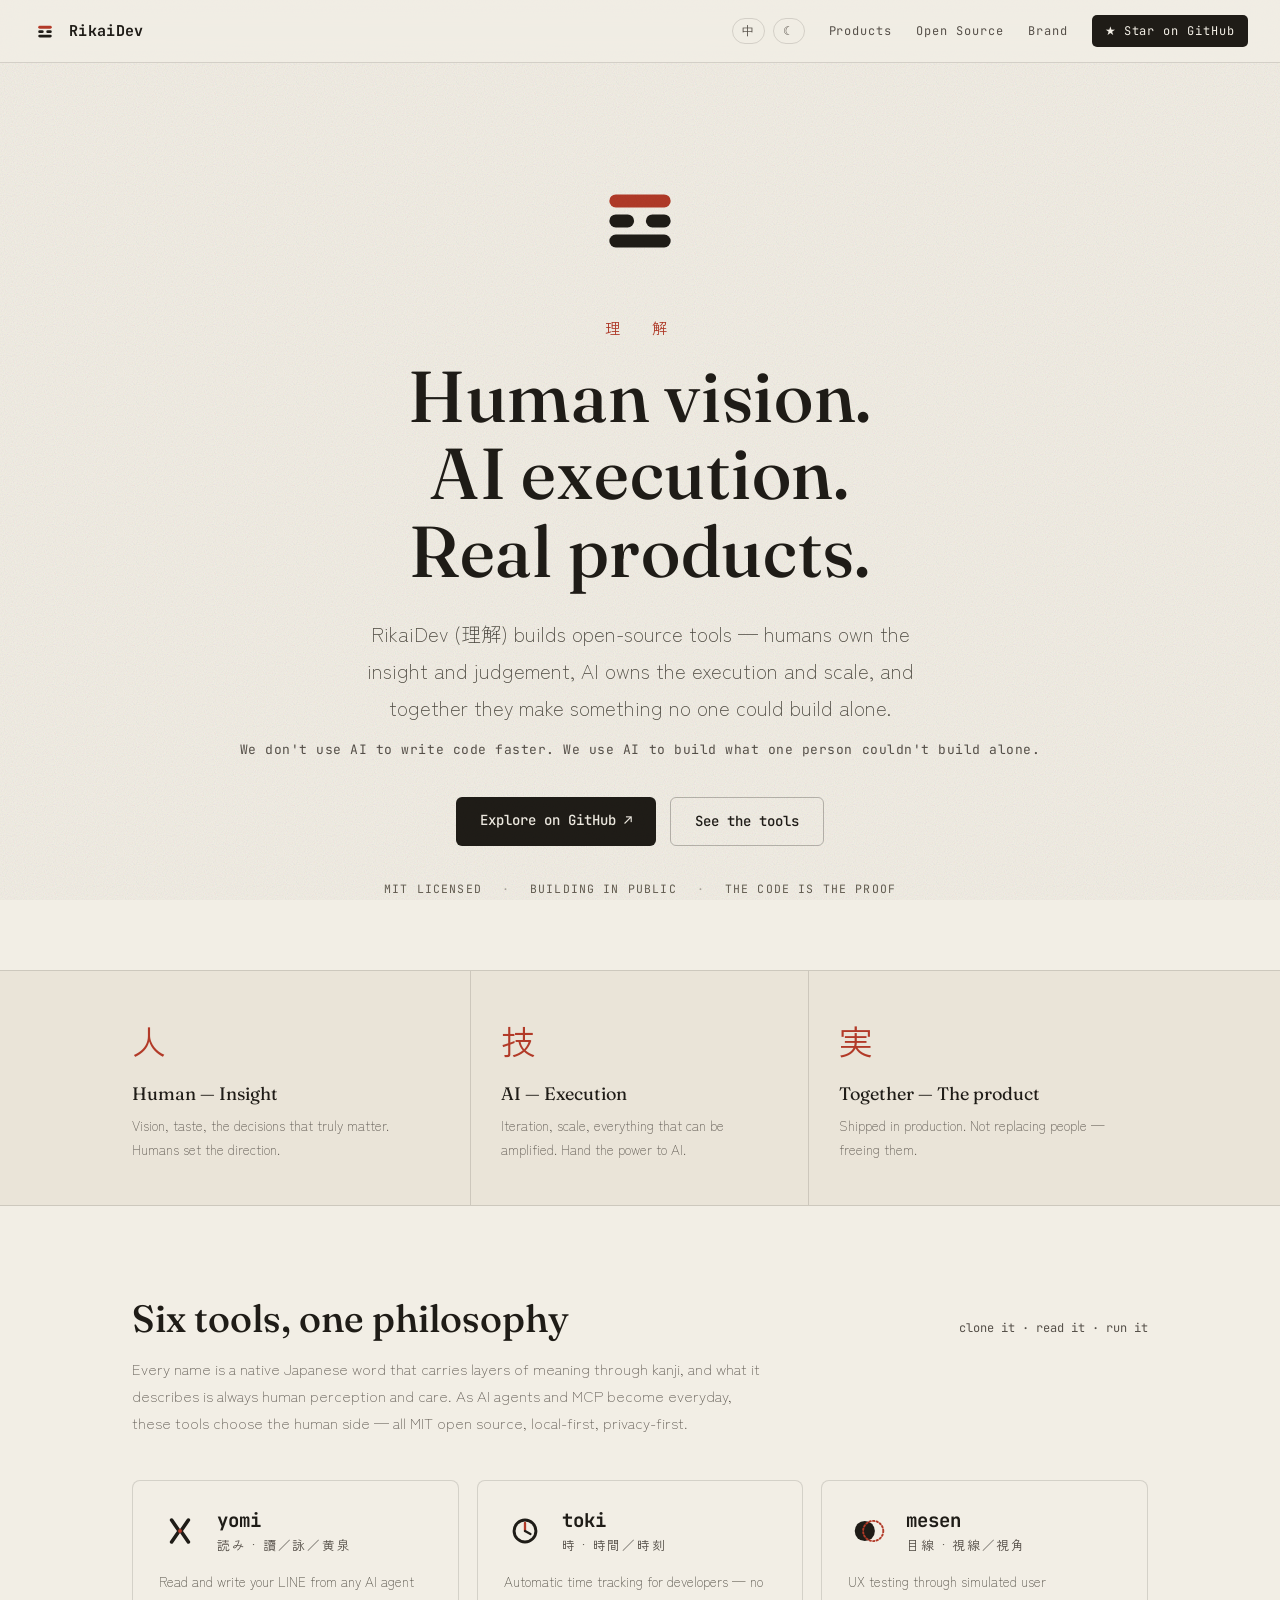
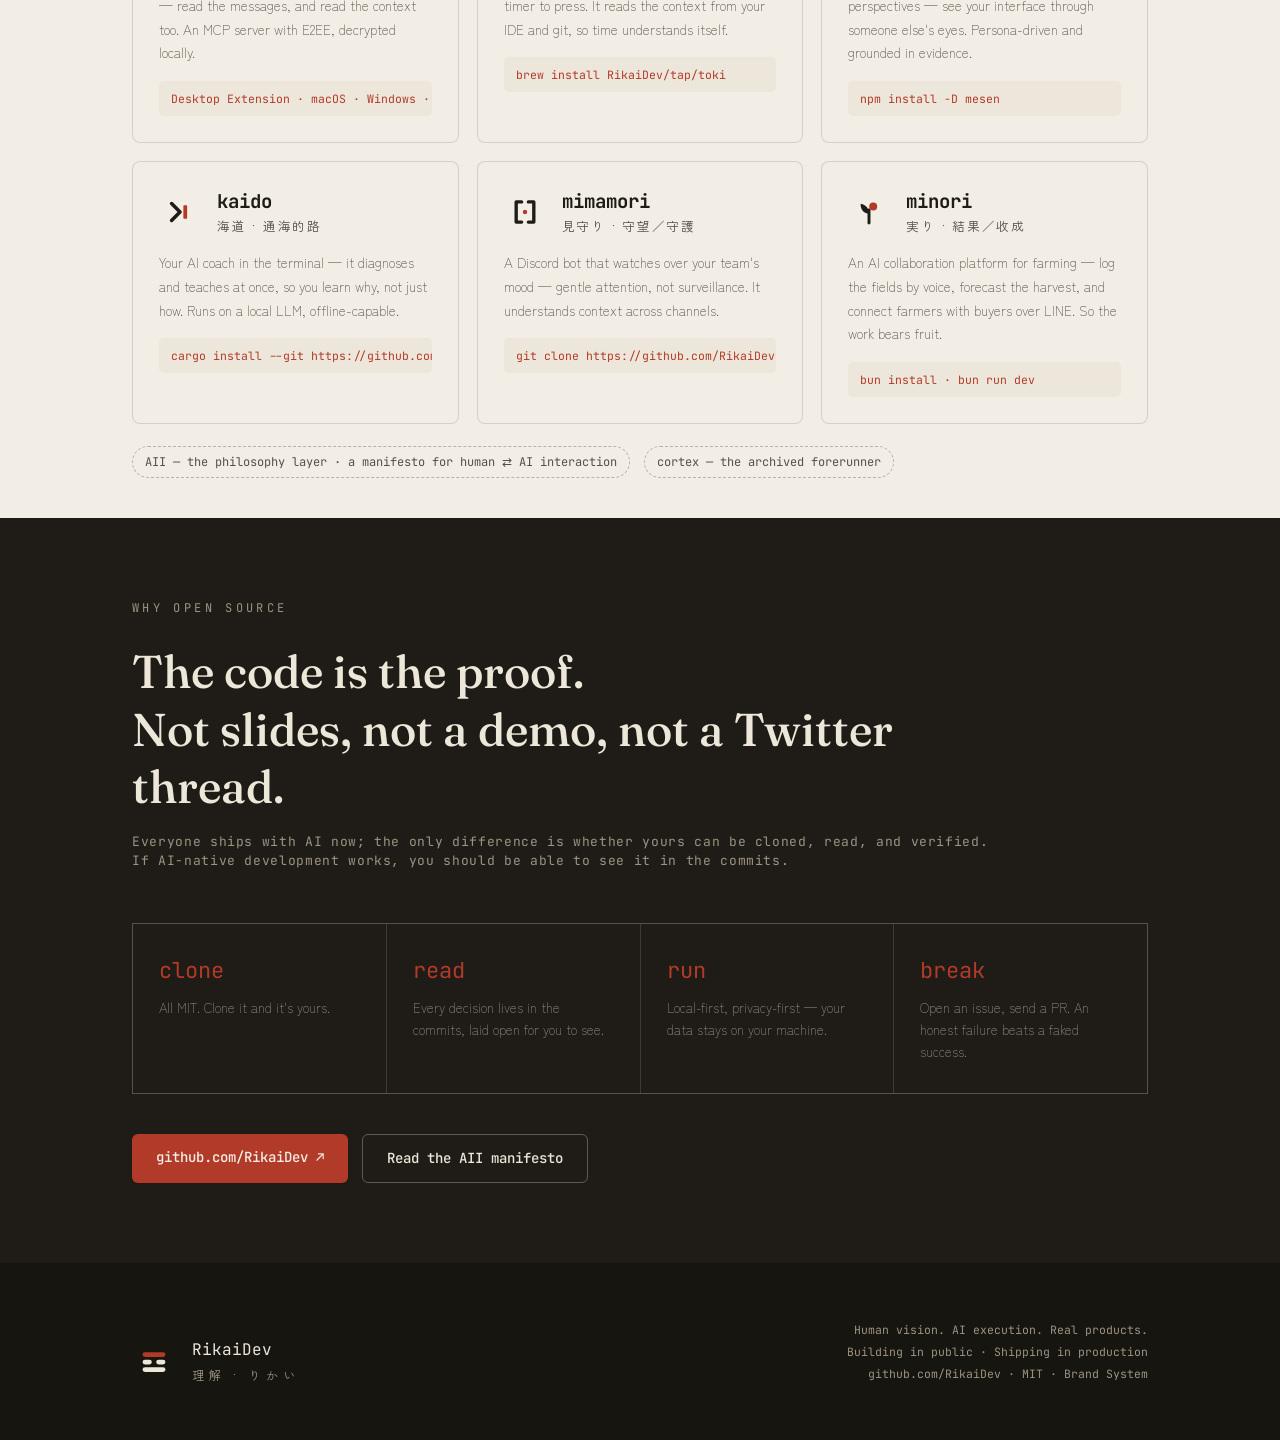
==== commit eed6ca44: "style: move page presentation out of inline markup" ====
--- a/index.html
+++ b/index.html
@@ -78,6 +78,7 @@
   <link rel="preconnect" href="https://fonts.gstatic.com" crossorigin>
   <link href="https://fonts.googleapis.com/css2?family=Fraunces:opsz,wght@9..144,400..700&family=Zen+Kaku+Gothic+New:wght@400;500;700;900&family=Noto+Sans+TC:wght@400;500;700&family=JetBrains+Mono:wght@400;500;700&display=swap" rel="stylesheet">
   <link rel="stylesheet" href="/assets/app.css">
+  <link rel="stylesheet" href="/assets/site.css">
 
   <!-- no-flash theme restore -->
   <script>(function(){try{var d=document.documentElement;if(localStorage.getItem('rk-theme')==='sumi')d.setAttribute('data-theme','sumi');if(localStorage.getItem('rk-lang')==='zh'){d.setAttribute('data-lang','zh');d.setAttribute('lang','zh-Hant');}}catch(e){}})();</script>
@@ -98,7 +99,7 @@
   <div class="grain"></div>
 
   <!-- ============ header ============ -->
-  <header class="sticky top-0 z-30 flex items-center justify-between px-6 md:px-8 py-[15px] backdrop-blur-md border-b border-line" style="background:color-mix(in srgb, var(--color-paper) 82%, transparent);">
+  <header class="site-header sticky top-0 z-30 flex items-center justify-between px-6 md:px-8 py-[15px] backdrop-blur-md border-b border-line">
     <a href="#top" class="flex items-center gap-[11px]" aria-label="RikaiDev home">
       <svg width="26" height="26" viewBox="0 0 100 100" class="mark" aria-hidden="true">
         <rect x="24" y="30" width="52" height="11" rx="5.5" fill="var(--color-accent,#B23A28)" class="blink"/>
@@ -109,7 +110,7 @@
       <span class="font-mono font-bold text-[15px] tracking-[0.02em]">RikaiDev</span>
     </a>
     <nav class="flex items-center gap-4 sm:gap-6 font-mono text-[12px] tracking-[0.08em] text-sub">
-      <span class="rk-controls" aria-label="Site controls"></span>
+      <span class="rk-controls" role="group" aria-label="Site controls"></span>
       <a data-t lang="en" href="#products" class="hidden sm:inline hover:text-ink transition-colors">Products</a>
       <a data-t lang="zh" href="#products" class="hidden sm:inline hover:text-ink transition-colors">產品</a>
       <a data-t lang="en" href="#why" class="hidden sm:inline hover:text-ink transition-colors">Open Source</a>
@@ -125,7 +126,7 @@
   <!-- ============ hero ============ -->
   <section id="top" class="mx-auto max-w-[1080px] px-6 md:px-8 pt-20 md:pt-24 pb-[72px] text-center">
     <div class="flex justify-center mb-10">
-      <svg width="118" height="118" viewBox="0 0 100 100" class="mark" style="animation:riselite .6s ease both;" aria-hidden="true">
+      <svg width="118" height="118" viewBox="0 0 100 100" class="mark brand-mark-rise" aria-hidden="true">
         <rect x="24" y="30" width="52" height="11" rx="5.5" fill="var(--color-accent,#B23A28)" class="blink"/>
         <rect x="24" y="47" width="21" height="11" rx="5.5" fill="var(--color-ink,#1F1C17)"/>
         <rect x="55" y="47" width="21" height="11" rx="5.5" fill="var(--color-ink,#1F1C17)"/>
--- a/assets/site.css
+++ b/assets/site.css
@@ -0,0 +1,46 @@
+.site-header {
+  background: color-mix(in srgb, var(--color-paper) 80%, transparent);
+}
+
+.brand-mark-rise {
+  animation: riselite 0.6s ease both;
+}
+
+.yomi-console {
+  background: #17150f;
+  color: #ede7da;
+}
+
+.yomi-console__bar {
+  border-bottom: 1px solid rgb(237 231 218 / 10%);
+}
+
+.yomi-console__dot--red { background: #8e2e20; }
+.yomi-console__dot--amber { background: #b5892f; }
+.yomi-console__dot--green { background: #5b7355; }
+.yomi-console__muted { color: #9c9382; }
+.yomi-console__key { color: #b5892f; }
+.yomi-console__success { color: #5b7355; }
+
+.yomi-marquee {
+  background: var(--color-ink);
+  color: var(--color-paper);
+}
+
+.yomi-cta {
+  background: var(--color-accent);
+  color: #f4f0e7;
+}
+
+.yomi-cta__command { background: rgb(23 21 15 / 90%); }
+.yomi-cta__version {
+  color: #9c9382;
+  border-color: rgb(237 231 218 / 15%);
+}
+.yomi-cta__primary { background: #f4f0e7; color: #1f1c17; }
+.yomi-cta__secondary { background: #1f1c17; color: #f4f0e7; }
+.yomi-cta__tertiary {
+  color: #f4f0e7;
+  border-color: rgb(244 240 231 / 50%);
+}
+
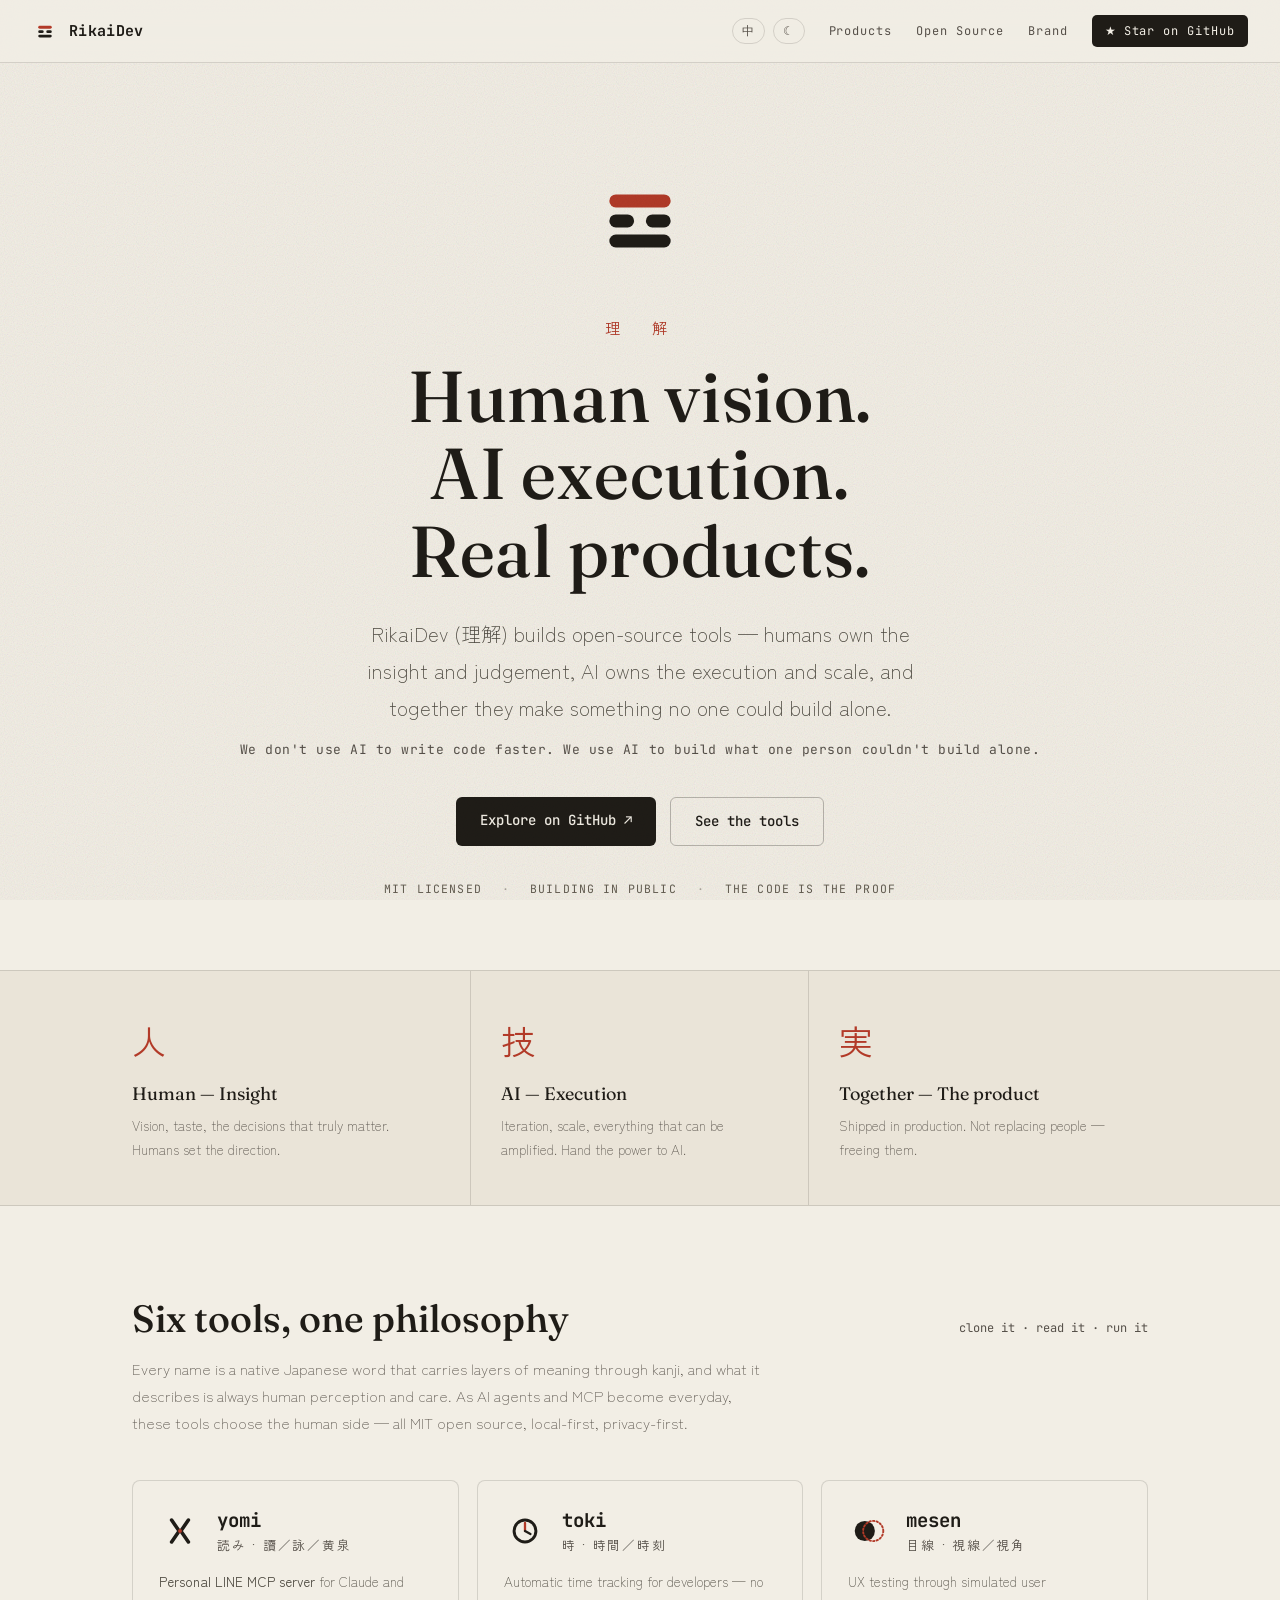
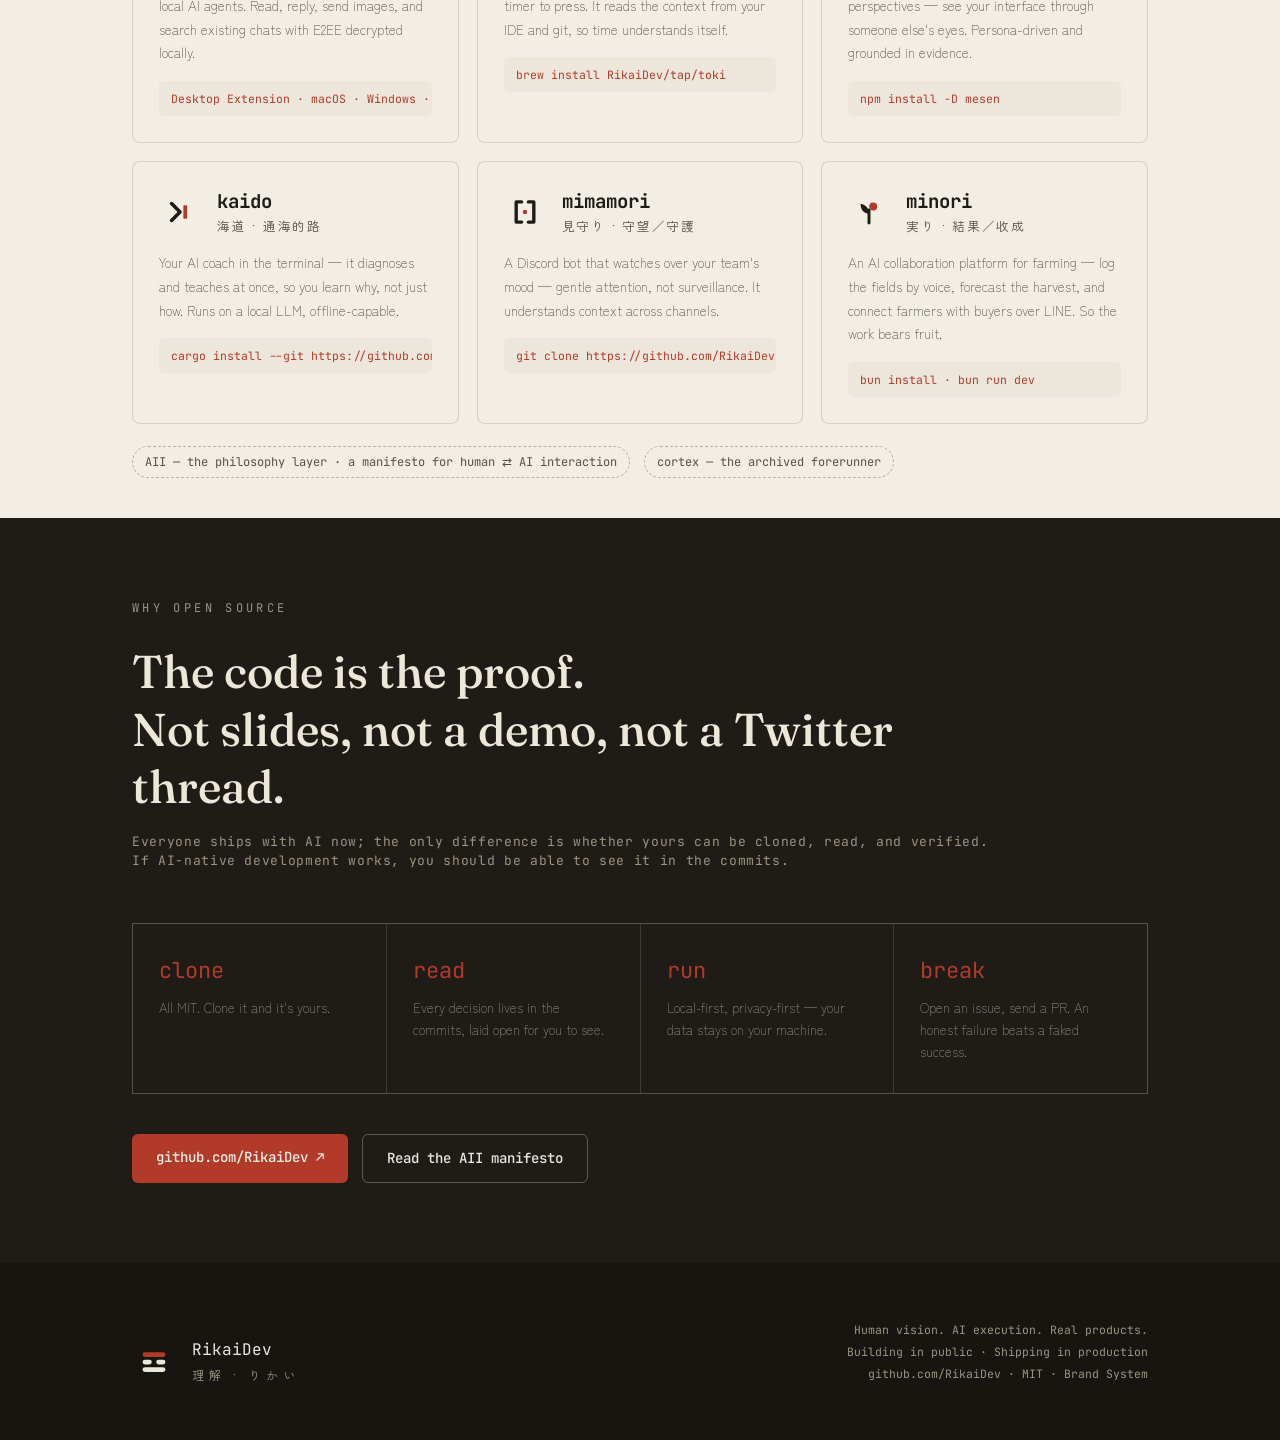
==== commit 157cf137: "seo: target personal LINE MCP searches" ====
--- a/index.html
+++ b/index.html
@@ -6,7 +6,7 @@
 
   <!-- ============ SEO ============ -->
   <title>RikaiDev — Human vision. AI execution. Real products.</title>
-  <meta name="description" content="RikaiDev（理解）打造以人為本、AI 為力的開源開發者工具：yomi、toki、mesen、kaido、mimamori、minori。MIT 授權、本機優先、隱私優先，building in public。">
+  <meta name="description" content="RikaiDev builds open-source, local-first AI tools, including Yomi: a personal LINE MCP server for Claude and local AI agents. MIT licensed and built in public.">
   <meta name="keywords" content="RikaiDev, 理解, open source, developer tools, AI, MCP, yomi, toki, mesen, kaido, mimamori, minori, MIT, 開源工具, AI agent">
   <meta name="author" content="RikaiDev">
   <meta name="robots" content="index, follow, max-image-preview:large">
@@ -61,7 +61,7 @@
         "@type": "ItemList",
         "name": "RikaiDev 開源工具",
         "itemListElement": [
-          { "@type": "SoftwareApplication", "position": 1, "name": "yomi", "alternateName": "読み", "applicationCategory": "DeveloperApplication", "operatingSystem": "Cross-platform", "description": "從任何 AI agent 讀寫 LINE 的本地 MCP server，E2EE 本機解密。", "url": "https://github.com/RikaiDev/yomi", "license": "https://opensource.org/licenses/MIT", "offers": { "@type": "Offer", "price": "0", "priceCurrency": "USD" } },
+          { "@type": "SoftwareApplication", "position": 1, "name": "Yomi — Personal LINE MCP Server", "alternateName": ["yomi", "読み"], "applicationCategory": "DeveloperApplication", "operatingSystem": "Cross-platform", "description": "Connect Claude or another local AI agent to a personal LINE account to read, reply, send images, and search conversations with E2EE decryption on device.", "url": "https://rikaidev.github.io/yomi/", "codeRepository": "https://github.com/RikaiDev/yomi", "license": "https://opensource.org/licenses/MIT", "offers": { "@type": "Offer", "price": "0", "priceCurrency": "USD" } },
           { "@type": "SoftwareApplication", "position": 2, "name": "toki", "alternateName": "時", "applicationCategory": "DeveloperApplication", "operatingSystem": "Cross-platform", "description": "開發者自動時間追蹤，不需按下計時。", "url": "https://github.com/RikaiDev/toki", "license": "https://opensource.org/licenses/MIT", "offers": { "@type": "Offer", "price": "0", "priceCurrency": "USD" } },
           { "@type": "SoftwareApplication", "position": 3, "name": "mesen", "alternateName": "目線", "applicationCategory": "DeveloperApplication", "operatingSystem": "Cross-platform", "description": "以模擬使用者視角做 UX 行為測試。", "url": "https://github.com/RikaiDev/mesen", "license": "https://opensource.org/licenses/MIT", "offers": { "@type": "Offer", "price": "0", "priceCurrency": "USD" } },
           { "@type": "SoftwareApplication", "position": 4, "name": "kaido", "alternateName": "海道", "applicationCategory": "DeveloperApplication", "operatingSystem": "Cross-platform", "description": "終端機 AI Ops 教練，邊診斷邊教學。", "url": "https://github.com/RikaiDev/kaido", "license": "https://opensource.org/licenses/MIT", "offers": { "@type": "Offer", "price": "0", "priceCurrency": "USD" } },
@@ -196,8 +196,8 @@
           <svg width="42" height="42" viewBox="0 0 100 100" class="mark shrink-0" aria-hidden="true"><use href="#m-yomi"/></svg>
           <div><div class="font-mono font-bold text-[19px]">yomi</div><div class="font-mincho text-[12.5px] tracking-[0.14em] text-sub">読み · 讀／詠／黄泉</div></div>
         </div>
-        <p data-t lang="en" class="font-sans font-light text-[13.5px] leading-[1.75] text-inksoft mb-4">Read and write your LINE from any AI agent — read the messages, and read the context too. An MCP server with E2EE, decrypted locally.</p>
-        <p data-t lang="zh" class="font-sans font-light text-[13.5px] leading-[1.75] text-inksoft mb-4">從任何 AI agent 讀寫你的 LINE——讀訊息，也讀懂情境。E2EE 本機解密的 MCP server。</p>
+        <p data-t lang="en" class="font-sans font-light text-[13.5px] leading-[1.75] text-inksoft mb-4"><strong>Personal LINE MCP server</strong> for Claude and local AI agents. Read, reply, send images, and search existing chats with E2EE decrypted locally.</p>
+        <p data-t lang="zh" class="font-sans font-light text-[13.5px] leading-[1.75] text-inksoft mb-4">給 Claude 與本機 AI agent 使用的<strong>個人 LINE MCP server</strong>。讀取、回覆、傳圖與搜尋現有對話，E2EE 全在本機解密。</p>
         <code class="block font-mono text-[11.5px] text-accent bg-codebg px-3 py-[9px] rounded-[5px] overflow-auto whitespace-nowrap">Desktop Extension · macOS · Windows · Linux</code>
       </a>
 
--- a/assets/site.css
+++ b/assets/site.css
@@ -27,6 +27,53 @@
   color: var(--color-paper);
 }
 
+.yomi-cli {
+  max-width: 760px;
+  margin: 2rem auto 0;
+  font-family: var(--font-mono);
+}
+
+.yomi-cli__heading {
+  display: flex;
+  align-items: center;
+  gap: 0.75rem;
+  margin-bottom: 0.75rem;
+  color: var(--color-ink);
+  font-size: 0.78rem;
+}
+
+.yomi-cli__badge {
+  padding: 0.22rem 0.48rem;
+  border: 1px solid var(--color-accent);
+  border-radius: 999px;
+  color: var(--color-accent);
+  font-size: 0.65rem;
+  font-weight: 700;
+  letter-spacing: 0.12em;
+}
+
+.yomi-cli__command {
+  display: flex;
+  align-items: center;
+  gap: 0.85rem;
+  padding: 1rem 1.15rem;
+  border: 1px solid var(--color-line);
+  border-radius: 6px;
+  background: var(--color-codebg);
+  color: var(--color-accent);
+  font-size: 0.82rem;
+  white-space: nowrap;
+}
+
+.yomi-cli__prompt { color: var(--color-sub2); }
+
+.yomi-cli__note {
+  margin-top: 0.65rem;
+  color: var(--color-sub);
+  font-size: 0.7rem;
+  letter-spacing: 0.02em;
+}
+
 .yomi-cta {
   background: var(--color-accent);
   color: #f4f0e7;
@@ -43,4 +90,3 @@
   color: #f4f0e7;
   border-color: rgb(244 240 231 / 50%);
 }
-
